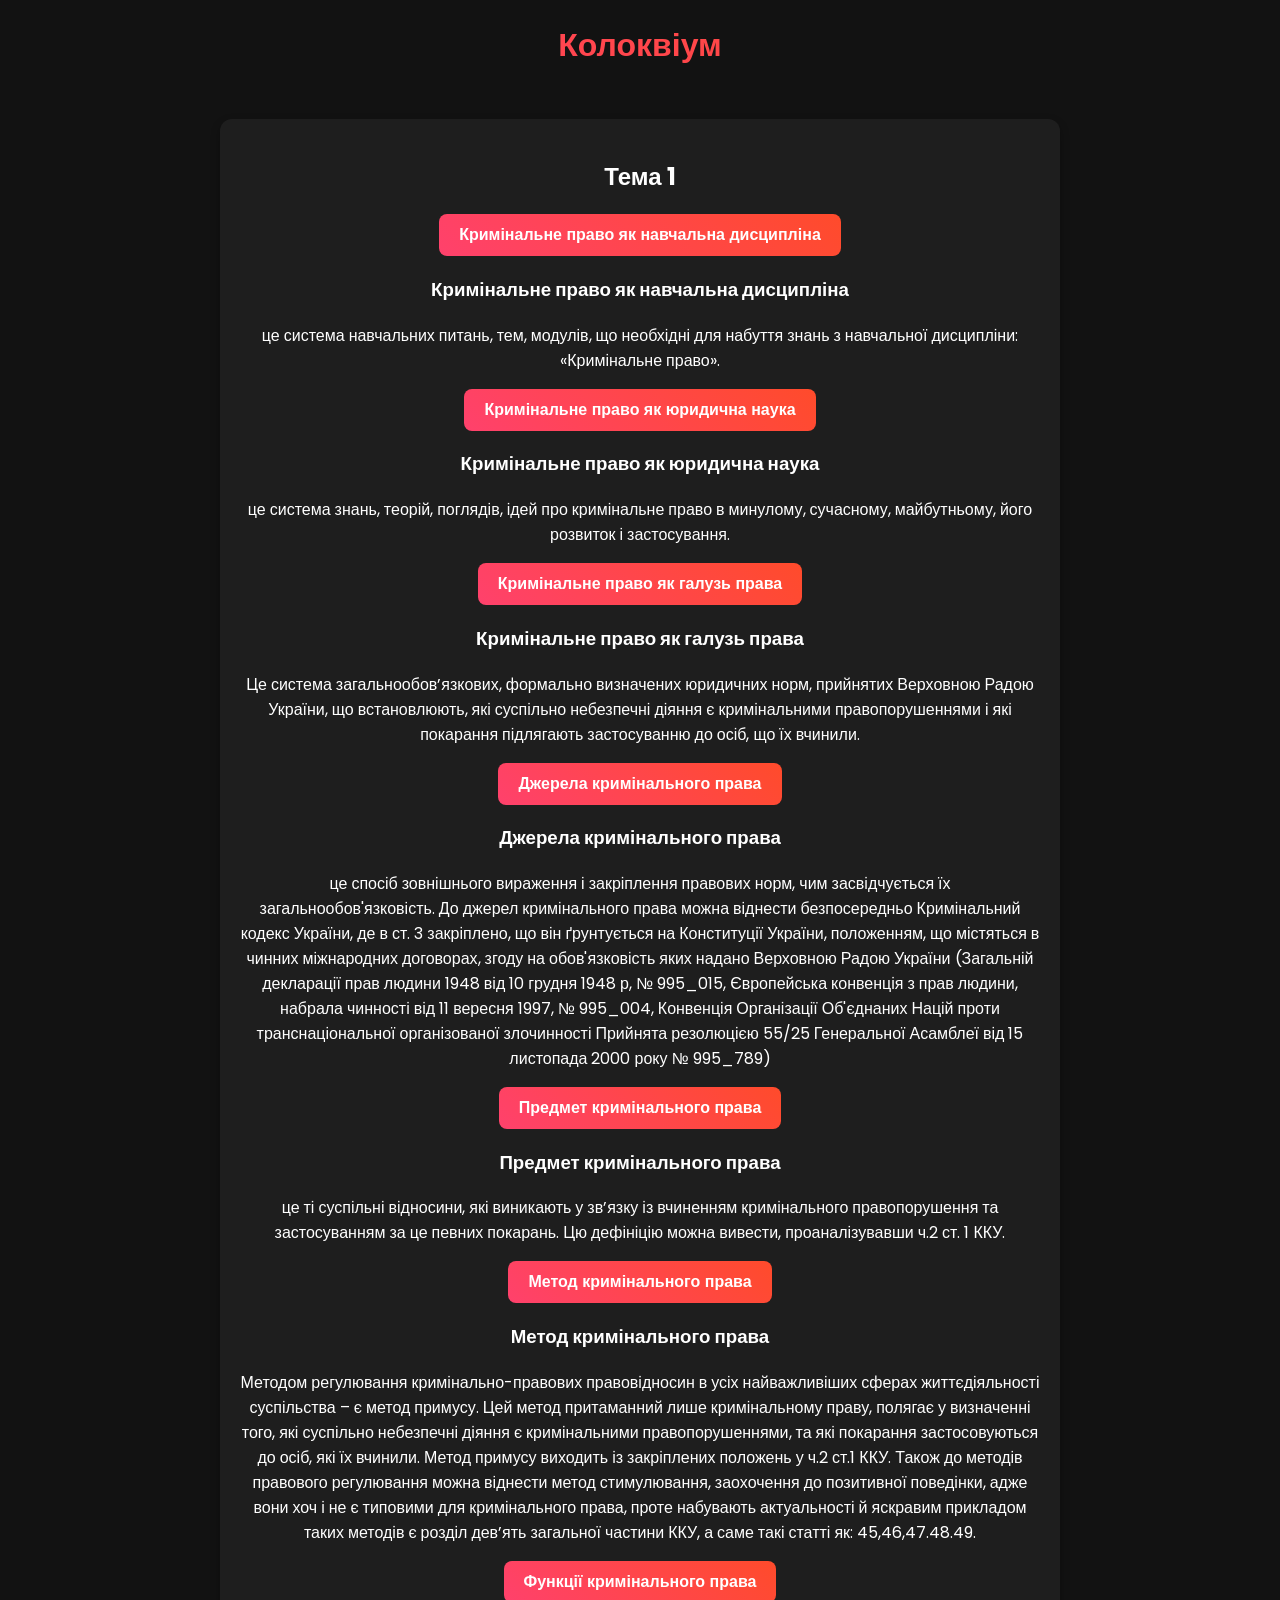
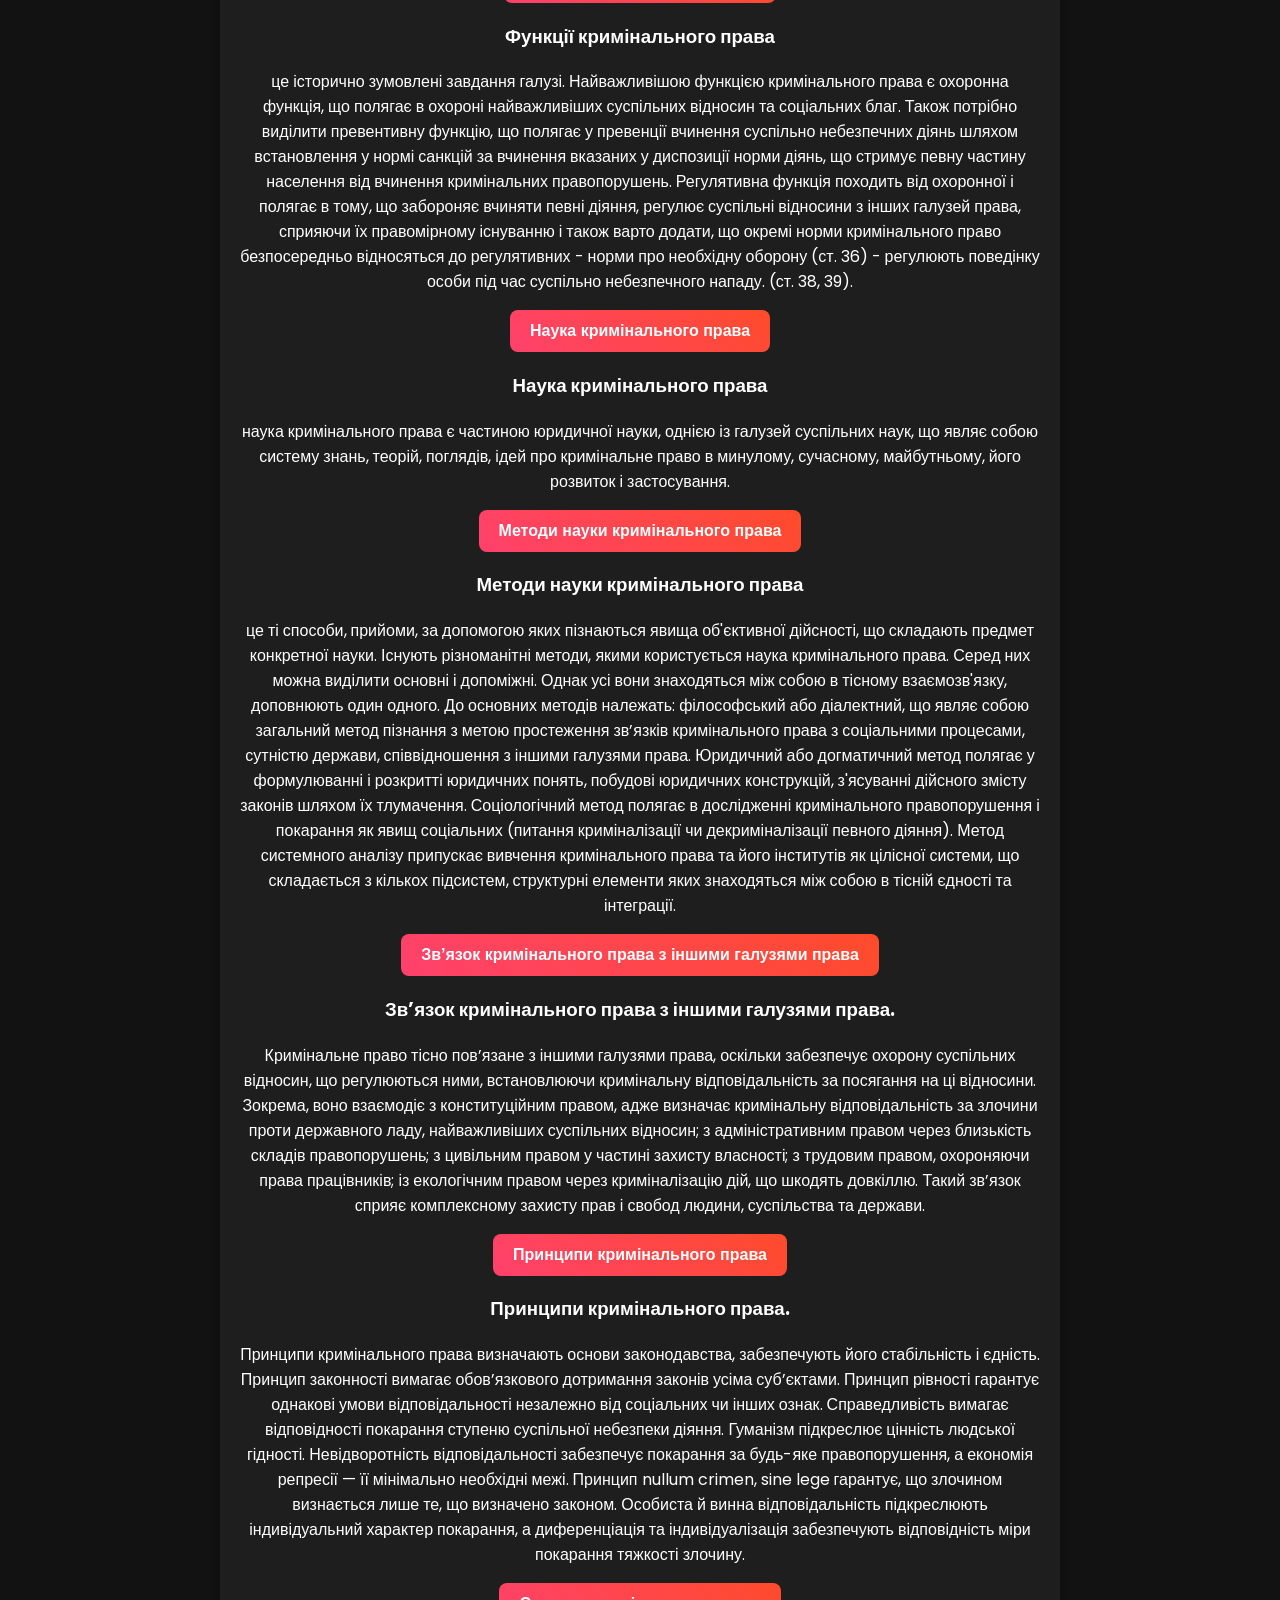
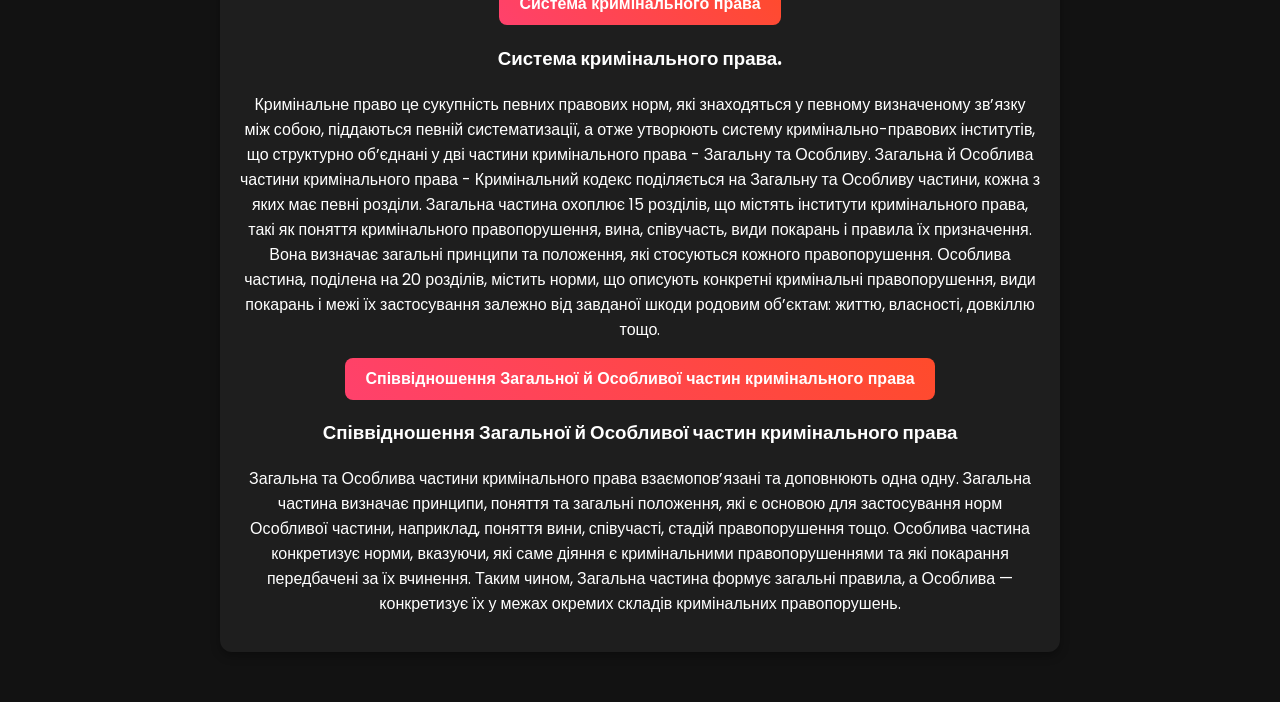
==== index.html @ 24906185 "first commit" ====
<!DOCTYPE html>
<html lang="uk">
  <head>
    <meta charset="UTF-8" />
    <meta name="viewport" content="width=device-width, initial-scale=1.0" />
    <link
      href="https://fonts.googleapis.com/css?family=Merriweather:regular,600,800&display=swap"
      rel="stylesheet" />
    <link rel="stylesheet" href="/css/style.css" />
	 <script>
      function getClick(e) {
        if (e.target.tagName === "BUTTON") {
          const target = e.target.getAttribute("data-target");
          const targetElement = document.getElementById(target);
          if (targetElement) {
            targetElement.classList.toggle("active");
          }
        }
      }
      document.addEventListener("click", getClick);
    </script>
    <title>Поняття кримінального права</title>
  </head>

  <body>
    <header></header>
    <main>
        <h1>Колоквіум</h1>
			<div class="container">
				<h2 class="topic">Тема 1</h2>
				<button class="button" data-target="discipline">
				  Кримінальне право як навчальна дисципліна
				</button>
				<div class="menu" id="discipline">
				  <h3>Кримінальне право як навчальна дисципліна</h3>
				  <p>
					 це система навчальних питань, тем, модулів, що необхідні для набуття
					 знань з навчальної дисципліни: «Кримінальне право».
				  </p>
				</div>
				<button class="button" data-target="science">
				  Кримінальне право як юридична наука
				</button>
				<div class="menu" id="science">
				  <h3>Кримінальне право як юридична наука</h3>
				  <p>
					 це система знань, теорій, поглядів, ідей про кримінальне право в
					 минулому, сучасному, майбутньому, його розвиток і застосування.
				  </p>
				</div>
		
				<button class="button" data-target="law">
				  Кримінальне право як галузь права
				</button>
				<div class="menu" id="law">
				  <h3>Кримінальне право як галузь права</h3>
				  <p>
					 Це система загальнообов’язкових, формально визначених юридичних норм,
					 прийнятих Верховною Радою України, що встановлюють, які суспільно
					 небезпечні діяння є кримінальними правопорушеннями і які покарання
					 підлягають застосуванню до осіб, що їх вчинили.
				  </p>
				</div>
		
				<button class="button" data-target="sources">
				  Джерела кримінального права
				</button>
				<div class="menu" id="sources">
				  <h3>Джерела кримінального права</h3>
				  <p>
					 це спосіб зовнішнього вираження і закріплення правових норм, чим
					 засвідчується їх загальнообов'язковість. До джерел кримінального права
					 можна віднести безпосередньо Кримінальний кодекс України, де в ст. 3
					 закріплено, що він ґрунтується на Конституції України, положенням, що
					 містяться в чинних міжнародних договорах, згоду на обов'язковість яких
					 надано Верховною Радою України (Загальній декларації прав людини 1948
					 від 10 грудня 1948 р, № 995_015, Європейська конвенція з прав людини,
					 набрала чинності від 11 вересня 1997, № 995_004, Конвенція Організації
					 Об'єднаних Націй проти транснаціональної організованої злочинності
					 Прийнята резолюцією 55/25 Генеральної Асамблеї від 15 листопада 2000
					 року № 995_789)
				  </p>
				</div>
		
				<button class="button" data-target="subject">
				  Предмет кримінального права
				</button>
				<div class="menu" id="subject">
				  <h3>Предмет кримінального права</h3>
				  <p>
					 це ті суспільні відносини, які виникають у зв’язку із вчиненням
					 кримінального правопорушення та застосуванням за це певних покарань.
					 Цю дефініцію можна вивести, проаналізувавши ч.2 ст. 1 ККУ.
				  </p>
				</div>
		
				<button class="button" data-target="method">
				  Метод кримінального права
				</button>
				<div class="menu" id="method">
				  <h3>Метод кримінального права</h3>
				  <p>
					 Методом регулювання кримінально-правових правовідносин в усіх
					 найважливіших сферах життєдіяльності суспільства – є метод примусу.
					 Цей метод притаманний лише кримінальному праву, полягає у визначенні
					 того, які суспільно небезпечні діяння є кримінальними
					 правопорушеннями, та які покарання застосовуються до осіб, які їх
					 вчинили. Метод примусу виходить із закріплених положень у ч.2 ст.1
					 ККУ. Також до методів правового регулювання можна віднести метод
					 стимулювання, заохочення до позитивної поведінки, адже вони хоч і не є
					 типовими для кримінального права, проте набувають актуальності й
					 яскравим прикладом таких методів є розділ дев’ять загальної частини
					 ККУ, а саме такі статті як: 45,46,47.48.49.
				  </p>
				</div>
				<button class="button" data-target="functions">
				  Функції кримінального права
				</button>
				<div class="menu" id="functions">
				  <h3>Функції кримінального права</h3>
				  <p>
					 це історично зумовлені завдання галузі. Найважливішою функцією
					 кримінального права є охоронна функція, що полягає в охороні
					 найважливіших суспільних відносин та соціальних благ. Також потрібно
					 виділити превентивну функцію, що полягає у превенції вчинення
					 суспільно небезпечних діянь шляхом встановлення у нормі санкцій за
					 вчинення вказаних у диспозиції норми діянь, що стримує певну частину
					 населення від вчинення кримінальних правопорушень. Регулятивна функція
					 походить від охоронної і полягає в тому, що забороняє вчиняти певні
					 діяння, регулює суспільні відносини з інших галузей права, сприяючи їх
					 правомірному існуванню і також варто додати, що окремі норми
					 кримінального право безпосередньо відносяться до регулятивних - норми
					 про необхідну оборону (ст. 36) - регулюють поведінку особи під час
					 суспільно небезпечного нападу. (ст. 38, 39).
				  </p>
				</div>
				<button class="button" data-target="crimescience">
				  Наука кримінального права
				</button>
				<div class="menu" id="crimescience">
				  <h3>Наука кримінального права</h3>
				  <p>
					 наука кримінального права є частиною юридичної науки, однією із
					 галузей суспільних наук, що являє собою систему знань, теорій,
					 поглядів, ідей про кримінальне право в минулому, сучасному,
					 майбутньому, його розвиток і застосування.
				  </p>
				</div>
				<button class="button" data-target="methodscrimescience">
				  Методи науки кримінального права
				</button>
				<div class="menu" id="methodscrimescience">
				  <h3>Методи науки кримінального права</h3>
				  <p>
					 це ті способи, прийоми, за допомогою яких пізнаються явища об'єктивної
					 дійсності, що складають предмет конкретної науки. Існують різноманітні
					 методи, якими користується наука кримінального права. Серед них можна
					 виділити основні і допоміжні. Однак усі вони знаходяться між собою в
					 тісному взаємозв'язку, доповнюють один одного. До основних методів
					 належать: філософський або діалектний, що являє собою загальний метод
					 пізнання з метою простеження зв’язків кримінального права з
					 соціальними процесами, сутністю держави, співвідношення з іншими
					 галузями права. Юридичний або догматичний метод полягає у формулюванні
					 і розкритті юридичних понять, побудові юридичних конструкцій,
					 з'ясуванні дійсного змісту законів шляхом їх тлумачення. Соціологічний
					 метод полягає в дослідженні кримінального правопорушення і покарання
					 як явищ соціальних (питання криміналізації чи декриміналізації певного
					 діяння). Метод системного аналізу припускає вивчення кримінального
					 права та його інститутів як цілісної системи, що складається з кількох
					 підсистем, структурні елементи яких знаходяться між собою в тісній
					 єдності та інтеграції.
				  </p>
				</div>
				<button class="button" data-target="connection">
				  Зв’язок кримінального права з іншими галузями права
				</button>
				<div class="menu" id="connection">
				  <h3>Зв’язок кримінального права з іншими галузями права.</h3>
				  <p>
					 Кримінальне право тісно пов’язане з іншими галузями права, оскільки
					 забезпечує охорону суспільних відносин, що регулюються ними,
					 встановлюючи кримінальну відповідальність за посягання на ці
					 відносини. Зокрема, воно взаємодіє з конституційним правом, адже
					 визначає кримінальну відповідальність за злочини проти державного
					 ладу, найважливіших суспільних відносин; з адміністративним правом
					 через близькість складів правопорушень; з цивільним правом у частині
					 захисту власності; з трудовим правом, охороняючи права працівників; із
					 екологічним правом через криміналізацію дій, що шкодять довкіллю.
					 Такий зв’язок сприяє комплексному захисту прав і свобод людини,
					 суспільства та держави.
				  </p>
				</div>
				<button class="button" data-target="principles">
				  Принципи кримінального права
				</button>
				<div class="menu" id="principles">
				  <h3>Принципи кримінального права.</h3>
				  <p>
					 Принципи кримінального права визначають основи законодавства,
					 забезпечують його стабільність і єдність. Принцип законності вимагає
					 обов’язкового дотримання законів усіма суб’єктами. Принцип рівності
					 гарантує однакові умови відповідальності незалежно від соціальних чи
					 інших ознак. Справедливість вимагає відповідності покарання ступеню
					 суспільної небезпеки діяння. Гуманізм підкреслює цінність людської
					 гідності. Невідворотність відповідальності забезпечує покарання за
					 будь-яке правопорушення, а економія репресії — її мінімально необхідні
					 межі. Принцип nullum crimen, sine lege гарантує, що злочином
					 визнається лише те, що визначено законом. Особиста й винна
					 відповідальність підкреслюють індивідуальний характер покарання, а
					 диференціація та індивідуалізація забезпечують відповідність міри
					 покарання тяжкості злочину.
				  </p>
				</div>
				<button class="button" data-target="system">
				  Система кримінального права
				</button>
				<div class="menu" id="system">
				  <h3>Система кримінального права.</h3>
				  <p>
					 Кримінальне право це сукупність певних правових норм, які знаходяться
					 у певному визначеному зв’язку між собою, піддаються певній
					 систематизації, а отже утворюють систему кримінально-правових
					 інститутів, що структурно об’єднані у дві частини кримінального права
					 - Загальну та Особливу. Загальна й Особлива частини кримінального
					 права - Кримінальний кодекс поділяється на Загальну та Особливу
					 частини, кожна з яких має певні розділи. Загальна частина охоплює 15
					 розділів, що містять інститути кримінального права, такі як поняття
					 кримінального правопорушення, вина, співучасть, види покарань і
					 правила їх призначення. Вона визначає загальні принципи та положення,
					 які стосуються кожного правопорушення. Особлива частина, поділена на
					 20 розділів, містить норми, що описують конкретні кримінальні
					 правопорушення, види покарань і межі їх застосування залежно від
					 завданої шкоди родовим об’єктам: життю, власності, довкіллю тощо.
				  </p>
				</div>
				<button class="button" data-target="system2">
				  Співвідношення Загальної й Особливої частин кримінального права
				</button>
				<div class="menu" id="system2">
				  <h3>Співвідношення Загальної й Особливої частин кримінального права</h3>
				  <p>
					 Загальна та Особлива частини кримінального права взаємопов’язані та
					 доповнюють одна одну. Загальна частина визначає принципи, поняття та
					 загальні положення, які є основою для застосування норм Особливої
					 частини, наприклад, поняття вини, співучасті, стадій правопорушення
					 тощо. Особлива частина конкретизує норми, вказуючи, які саме діяння є
					 кримінальними правопорушеннями та які покарання передбачені за їх
					 вчинення. Таким чином, Загальна частина формує загальні правила, а
					 Особлива — конкретизує їх у межах окремих складів кримінальних
					 правопорушень.
				  </p>
				</div>
    </main>
    <footer></footer>

      <!-- <h2 class="topic">Тема 2</h2>
      <button class="button" data-target="criminalLaw">
        Закон про кримінальну відповідальність
      </button>
      <div class="menu" id="criminalLaw">
        <h3>Закон про кримінальну відповідальність.</h3>
        <p>
          це письмовий правовий акт, що має вищу юридичну силу, приймається
          Верховною Радою України або всеукраїнським референдумом і містить
          кримінально-правові норми, які встановлюють підстави і принципи
          кримінальної відповідальності, визначають, які суспільно небезпечні
          діяння є кримінальними правопорушеннями і які покарання належить
          застосовувати до осіб, винних у їх вчиненні, формулюють інші
          кримінально-правові наслідки вчинення кримінального правопорушення.
        </p>
      </div>
      <button class="button" data-target="criminalLaw2">
        Ознаки закону про кримінальну відповідальність
      </button>
      <div class="menu" id="criminalLaw2">
        <h3>Ознаки закону про кримінальну відповідальність.</h3>
        <p>
          закон про кримінальну відповідальність є кодифікованим законом з
          найвищою юридичною силою, що приймається у встановленому порядку, не
          може суперечити Конституції України та ґрунтується на принципах і
          нормах міжнародного права. Він об’єднує всі кримінально-правові норми,
          є основним джерелом кримінального права України, визначає, які діяння
          є кримінальними правопорушеннями, та встановлює заходи покарання.
          Закон містить вичерпний перелік правопорушень, який не підлягає
          розширеному тлумаченню або застосуванню за аналогією, регламентує
          підстави притягнення до кримінальної відповідальності та визначає свою
          чинність у часі, просторі та по колу осіб.
        </p>
      </div>
      <button class="button" data-target="criminalLaw3">
        Кримінальний кодекс
      </button>
      <div class="menu" id="criminalLaw3">
        <h3>Кримінальний кодекс.</h3>
        <p>
          це кодифікований закон, який є основним джерелом кримінального права
          України, встановлює, які суспільно небезпечні діяння є кримінальними
          правопорушеннями, та визначає заходи кримінально – правового впливу,
          ґрунтується на Конституції України та загальновизнаних принципах
          міжнародного права.
        </p>
      </div>
      <button class="button" data-target="criminalLaw4">
        Завдання Кримінального кодексу
      </button>
      <div class="menu" id="criminalLaw4">
        <h3>Завдання Кримінального кодексу.</h3>
        <p>
          згідно з ст.1 Кримінального кодексу України: «Кримінальний кодекс
          України має своїм завданням правове забезпечення охорони прав і свобод
          людини і громадянина, власності, громадського порядку та громадської
          безпеки, довкілля, конституційного устрою України від
          кримінально-протиправних посягань, забезпечення миру і безпеки
          людства, а також запобігання кримінальним правопорушенням. Для
          здійснення цього завдання Кримінальний кодекс України визначає, які
          суспільно небезпечні діяння є кримінальними правопорушеннями та які
          покарання застосовуються до осіб, що їх вчинили”
        </p>
      </div>
      <button class="button" data-target="criminalLaw5">
        Структура закону про кримінальну відповідальність
      </button>
      <div class="menu" id="criminalLaw5">
        <h3>Структура закону про кримінальну відповідальність.</h3>
        <p>
          Кримінальний кодекс побудований за пандектною системою та складається
          із Загальної й Особливої частин. Загальна частина регламентує основи
          кримінального права, зокрема принципи, поняття злочину, співучасті,
          покарання та підстави звільнення від кримінальної відповідальності, і
          поділена на 16 розділів. Особлива частина містить перелік злочинів і
          покарань за них, поділена на 20 розділів, кожен із яких об’єднує
          злочини за спільним об’єктом посягання. Загальна й Особлива частини
          взаємопов’язані та утворюють єдину систему кримінально-правових норм.
        </p>
      </div>
      <button class="button" data-target="criminalLaw6">Диспозиція</button>
      <div class="menu" id="criminalLaw6">
        <h3>Диспозиція.</h3>
        <p>
          Диспозиція – це частина правової норми, яка визначає правило поведінки
          за недотримання яких настає закріплена у санкції відповідальність.
          Види диспозицій. Проста – це диспозиція, яка називає
          суспільно-небезпечне діяння не розкриваючи його ознак. Наприклад, у
          диспозиції ч.1 ст.203-2 КК України законодавець визначив, що
          кримінальне правопорушення полягає у зайнятті гральним бізнесом, не
          називаючи ніяких інших ознак цього кримінального правопорушення.
          Описова – це диспозиція, де описуються ознаки суспільно-небезпечного
          діяння, розкривається його зміст. Більшість диспозицій Особливої
          частини Кримінального кодексу є саме описовими. Наприклад, у
          диспозиції ч.1. ст.201 КК України законодавець описує ознаки та
          наводиться перелік дій, які складають зміст кримінального
          правопорушення. Бланкетна – це диспозиція, яка або називає
          суспільно-небезпечнедіяння, або вказує частину його ознак, проте для
          з’ясування істотних ознак або визначення змісту кримінального
          правопорушення відсилає до іншого нормативно-правового акту.
          Наприклад, для визначення змісту диспозиції ч.1 ст. 242 КК України
          «Порушення правил охорони вод» необхідно звернення до
          нормативно-правових актів, що регулюють це питання. Відсилочна – це
          диспозиція, яка називає суспільно-небезпечне діяння або вказує частину
          його ознак, проте для з’ясування усіх істотних ознак або змісту
          кримінального правопорушення відсилає до іншої статті або частини
          статті Кримінального кодексу України. Так, середньої тяжкості тілесне
          ушкодження має місце за відсутності ознак тяжкого тілесного
          ушкодження, що передбачені у ст.121 КК України. Змішана – це
          диспозиція, яка у одній своїй частині може бути простою або описовою,
          а в іншій - бланкетною або відсилочною. Наприклад ст.172 КК України
          «Грубе порушення законодавства про працю». Незаконне звільнення
          працівника з роботи з особистих мотивів чи у зв’язку з повідомленням
          ним про порушення вимог Закону України "Про засади запобігання і
          протидії корупції" іншою особою (описова частина диспозиції), а також
          інше грубе порушення законодавства про працю (бланкетна частина
          диспозиції).
        </p>
      </div>
      <button class="button" data-target="criminalLaw7">Санкція</button>
      <div class="menu" id="criminalLaw7">
        <h3>Санкція.</h3>
        <p>
          Санкція є наступним елементом у структурі кримінально-правової норми.
          Санкція передбачає покарання за вчинене кримінальне правопорушення.
          Бувають такі види санкцій: Абсолютно-визначена санкція – це санкція,
          яка передбачає один єдиний вид покарання з чітко визначеним розміром
          або терміном покарання за вчинене кримінальне правопорушення.
          Відносно-визначена санкція - це санкція, що передбачає певний вид
          покарання встановлюючи мінімальні та максимальні границі його
          застосування. Альтернативна – це санкція, яка передбачає кілька різних
          покарань, що можуть бути застосовані за вчинене кримінальне
          правопорушення. У альтернативній санкції поряд з основними видами
          покарань можуть застосовуватися і додаткові покарання.
        </p>
      </div>
      <button class="button" data-target="criminalLaw8">
        Тлумачення закону про кримінальну відповідальність
      </button>
      <div class="menu" id="criminalLaw8">
        <h3>Тлумачення закону про кримінальну відповідальність.</h3>
        <p>
          Тлумачення кримінального закону поділяється за суб’єктом, прийомами та
          обсягом. За суб’єктом воно може бути легальним (офіційним), судовим та
          науковим (доктринальним). Легальне тлумачення здійснює Конституційний
          Суд України, і воно є обов’язковим до виконання та не підлягає
          оскарженню. Судове тлумачення застосовується судами при розгляді
          конкретних кримінальних проваджень, а доктринальне тлумачення
          здійснюється науковими установами і має значення для розвитку науки,
          хоча не є обов’язковим до застосування. За прийомами тлумачення
          поділяється на граматичне, систематичне та історичне. Граматичне
          тлумачення полягає у вивченні тексту закону з урахуванням морфології,
          синтаксису та значення окремих термінів. Систематичне тлумачення
          враховує взаємозв’язок між нормами закону про кримінальну
          відповідальність і іншими нормативними актами, а також положеннями
          Загальної та Особливої частин Кримінального кодексу. Історичне
          тлумачення спрямоване на аналіз причин та умов прийняття закону, а
          також історичних чинників, що вплинули на криміналізацію або
          декриміналізацію певних діянь. За обсягом розрізняють буквальне,
          обмежувальне та поширювальне тлумачення. Буквальне відповідає точному
          змісту норми, обмежувальне звужує її застосування, а поширювальне
          дозволяє охоплювати ширше коло ситуацій, ніж прямо зазначено у законі.
          Однак поширювальне тлумачення не слід плутати із забороненим в Україні
          застосуванням закону за аналогією, яке прямо виключене статтею 3
          Кримінального кодексу.
        </p>
      </div>
      <button class="button" data-target="criminalLaw9">
        Постанови Верховного Суду України
      </button>
      <div class="menu" id="criminalLaw9">
        <h3>Постанови Верховного Суду України.</h3>
        <p>
          Постанови Верховного Суду України - це офіційні документи, які містять
          роз’яснення щодо застосування законодавства в судовій практиці. Вони
          спрямовані на забезпечення єдності судової практики та допомагають
          судам нижчих інстанцій правильно тлумачити та застосовувати норми
          права. У контексті тлумачення норм кримінального права постанови
          Пленуму Верховного Суду України є ключовим інструментом для
          забезпечення єдності судової практики та правильного застосування
          кримінального законодавства.
        </p>
      </div>
      <button class="button" data-target="criminalLaw10">
        Судовий прецедент
      </button>
      <div class="menu" id="criminalLaw10">
        <h3>Судовий прецедент.</h3>
        <p>
          це рішення у конкретній справі, яке допомагає іншим суддям приймати
          рішення в майбутньому по аналогічній категорії справ.
        </p>
      </div>
      <h2 class="topic">Тема 3</h2>
      <button class="button" data-target="criminalLaw11">
        Принципи чинності закону про кримінальну відповідальність у просторі
      </button>
      <div class="menu" id="criminalLaw11">
        <h3>
          Принципи чинності закону про кримінальну відповідальність у просторі.
        </h3>
        <p>
          Чинність закону про кримінальну відповідальність у просторі
          ґрунтується на територіальному принципі, принципі громадянства,
          універсальному (космополітичному) та реальному принципах.
          Територіальний принцип закріплений у ст. 6 КК України і полягає у
          тому, що особи, які вчинили кримінальне правопорушення на території
          України, підлягають кримінальній відповідальності за Кримінальним
          кодексом України. Кримінальне правопорушення вважається вчиненим на
          території України якщо його було почато, продовжено, закінчено або
          припинено на території України. Необов’язково щоб кримінальне
          правопорушення пройшло усі стадії підготовки та вчинення на території
          України. Достатньо щоб хоча б одна із стадій вчинення кримінального
          правопорушення мала місце на території України. Наприклад, підготовчі
          дії до вчинення кримінального правопорушення відбулися поза межами
          України, а безпосередньо кримінальне правопорушення вчинено на
          території України. Так само, підготовчі дії здійснені на території
          України, а кримінальне правопорушення вчинено на території іншої
          держави. У всіх цих випадках є підстави визнати той факт, що
          кримінальне правопорушення вчинене на території України. Окрім цього,
          кримінальне правопорушення вважається вчиненим на території України,
          якщо його виконавець або хоча б один із співучасників діяв на
          території України. У теорії кримінального права співучасниками
          кримінального правопорушення, поряд з виконавцем, визнаються
          організатор, підбурювач та пособник. Отже достатньо щоб хоча б один із
          співучасників кримінального правопорушення діяв на території України
          для визнання кримінального правопорушення вчиненим на території
          України, незалежно від того, на території яких держав діяли інші
          співучасники кримінального правопорушення.
        </p>
      </div>
      <button class="button" data-target="criminalLaw12">
        Територія України
      </button>
      <div class="menu" id="criminalLaw12">
        <h3>Територія України.</h3>
        <p>
          Згідно з ст. 1 Закону України «Про державний кордон України» від
          04.11.1991р. № 1777-XII : «Державний кордон України є лінія і
          вертикальна поверхня, що проходить по цій лінії, які визначають межі
          території України - суші, вод, надр, повітряного простору»
          <span class="attation">
            Виділяють також об’єкти, які не є територією України, але на які
            поширюються юрисдикція і сфера застосування кримінального
            законодавства України. Це: а) континентальний шельф — поверхня і
            надра морського дна підводних районів, що примикають до узбережжя чи
            до островів України і знаходяться поза зоною територіального моря до
            глибини 200 м або за цими межами до такого місця, де глибина
            покриваючих вод дозволяє розробку природних багатств цих районів; б)
            підводні телеграфні кабелі і трубопроводи, що проходять по дну
            відкритого моря; в) наукова станція, розташована в Антарктиді. Таку
            станцію Україна має на острові Галиндесцього материка; г) запущені в
            космос об’єкти, що належать Україні та включені відповідно до
            Конвенції «Про реєстрацію об’єктів, що запускаютьсяв космічний
            простір» 1975 р. у реєстр космічних об’єктів України. Такі об’єкти
            підпадають під юрисдикцію і сферу дії кримінального законодавства
            України.
          </span>
        </p>
      </div>
      <button class="button" data-target="criminalLaw13">
        Територіальний принцип
      </button>
      <div class="menu" id="criminalLaw13">
        <h3>Територіальний принцип.</h3>
        <p>
          Територіальний принцип закріплений у ст. 6 КК України і полягає у
          тому, що особи, які вчинили кримінальне правопорушення на території
          України, підлягають кримінальній відповідальності за Кримінальним
          кодексом України. Кримінальне правопорушення вважається вчиненим на
          території України якщо його було почато, продовжено, закінчено або
          припинено на території України.
        </p>
        <br />
        <p>
          <span class="attation"
            >Стаття 6. Чинність закону про кримінальну відповідальність щодо
            кримінального правопорушення, вчиненого на території України 1.
            Особи, які вчинили кримінальні правопорушення на території України,
            підлягають кримінальній відповідальності за цим Кодексом. 2.
            Кримінальне правопорушення визнається вчиненим на території України,
            якщо його було почато, продовжено, закінчено або припинено на
            території України. 3. Кримінальне правопорушення визнається вчиненим
            на території України, якщо його виконавець або хоча б один із
            співучасників діяв на території України. 4. Питання про кримінальну
            відповідальність дипломатичних представників іноземних держав та
            інших громадян, які за законами України і міжнародними договорами,
            згода на обов'язковість яких надана Верховною Радою України, не є
            підсудні у кримінальних справах судам України, в разі вчинення ними
            кримінального правопорушення на території України вирішується
            дипломатичним шляхом.
          </span>
        </p>
      </div>
      <button class="button" data-target="criminalLaw14">
        Принцип громадянства
      </button>
      <div class="menu" id="criminalLaw14">
        <h3>Принцип громадянства.</h3>
        <p>
          Стаття 7. Чинність закону про кримінальну відповідальність щодо
          кримінальних правопорушень, вчинених громадянами України або особами
          без громадянства за межами України 1. Громадяни України та особи без
          громадянства, що постійно проживають в Україні, які вчинили
          кримінальні правопорушення за її межами, підлягають кримінальній
          відповідальності за цим Кодексом, якщо інше не передбачено
          міжнародними договорами України, згода на обов'язковість яких надана
          Верховною Радою України. 2. Якщо особи, зазначені у частині першій
          цієї статті, за вчинені кримінальні правопорушення зазнали
          кримінального покарання за межами України, вони не можуть бути
          притягнені в Україні до кримінальної відповідальності за ці
          кримінальні правопорушення.
        </p>
      </div>
      <button class="button" data-target="criminalLaw15">
        Дипломатичний імунітет
      </button>
      <div class="menu" id="criminalLaw15">
        <h3>Дипломатичний імунітет.</h3>
        <p>
          Так, відповідно до Указу Президента України «Про Положення про
          дипломатичні представництва та консульські установи іноземних держав в
          Україні» від 10.06.1993 року № 198/93 повним дипломатичним імунітетом
          користуються глава дипломатичного представництва, члени дипломатичного
          персоналу дипломатичного представництва, які мають дипломатичний ранг,
          а також члени сімей усіх зазначених осіб, якщо вони не є громадянами
          України. Обмеженим дипломатичним імунітетом користуються консульські
          посадові особи і консульські службовці, члени
          адміністративно-технічного і обслуговуючого персоналу дипломатичних
          представництв, а також представники і службові особи міжнародних
          організацій, члени парламентських і урядових делегацій. Ці особи не
          підлягають кримінальній юрисдикції України лише щодо дій, вчинених
          ними при виконанні своїх службових обов'язків. На цих осіб кримінальна
          юрисдикція України поширюється лише у випадках ясно вираженої згоди на
          це акредитуючої держави, що виражається в позбавленні певної особи
          дипломатичного імунітету від кримінальної юрисдикції держави
          перебування.
        </p>
      </div>
      <button class="button" data-target="criminalLaw16">
        Космополітичний (універсальний) принцип
      </button>
      <div class="menu" id="criminalLaw16">
        <h3>Космополітичний (універсальний) принцип.</h3>
        <p>
          Космополітичний (універсальний) принцип виходить із змісту міжнародних
          конвенцій, ратифікованих Україною у сфері боротьби зі злочинністю. На
          підставі цих конвенцій у Кримінальному кодексі передбачена кримінальна
          відповідальність за геноцид, торгівлю людьми, піратство, угон
          повітряних суден і т. і.
        </p>
      </div>
      <button class="button" data-target="criminalLaw17">
        Реальний принцип
      </button>
      <div class="menu" id="criminalLaw17">
        <h3>Реальний принцип.</h3>
        <p>
          Реальний принцип чинності Закону про кримінальну відповідальність
          полягає у тому, що іноземці та особи без громадянства, що не
          проживають постійно в Україні, які вчинили кримінальні правопорушення
          за межами України, підлягають в Україні відповідальності за
          Кримінальним кодексом у випадках, передбачених договорами, або якщо
          вони вчинили, передбачені Кримінальним кодексом тяжкі та особливо
          тяжкі злочини проти прав і свобод громадян України або інтересів
          України. Цей принцип може бути реалізований тільки за умови, що
          іноземці або особи без громадянства, що не проживають постійно в
          Україні, не були засуджені за законодавством інших держав.
        </p>
      </div>
      <button class="button" data-target="criminalLaw18">
        Чинність закону про кримінальну відповідальність в часі
      </button>
      <div class="menu" id="criminalLaw18">
        <h3>Чинність закону про кримінальну відповідальність в часі.</h3>
        <p>
          У теорії кримінального права чинність закону про кримінальну
          відповідальність у часі розуміють як можливість застосування
          кримінального закону залежно від часу вчинення кримінального
          правопорушення. Дія закону про кримінальну відповідальність в часі –
          це його існування та можливість застосування в певний період часу .
          Тобто кримінальне правопорушення і відповідні санкції за його
          здійснення визначаються законом про кримінальну відповідальність, що
          діяв у той період часу, коли вчинялося це кримінальне правопорушення.
          Ця норма закріплена у ч. 2 ст.4 ККУ Згідно з ч.3 ст.4 ККУ : «Часом
          вчинення кримінального правопорушення визнається час вчинення особою
          передбаченої законом про кримінальну відповідальність дії або
          бездіяльності.» І тут важливо додати, що час вчинення кримінального
          правопорушення прив’язується саме до дії або бездіяльності і не
          залежить від настання суспільно-небезпечних наслідків ( тобто діяння
          може бути учинене сьогодні, а наслідки наступають аж через місяць ). У
          разі вчинення продовжуваного злочину часом його вчинення є день
          учинення останнього з діянь, які утворюють цей злочин, а у разі
          вчинення триваючого злочину – день, коли його фактично припинено. У
          разі вчинення злочину у співучасті часом його вчинення конкретною
          особою є період виконання нею відповідної ролі у межах спільної
          умисної злочинної діяльності. Законом, що діяв на момент вчинення
          кримінального правопорушення визначається закон, що набрав чинності та
          не втратив її до дня вчинення кримінального правопорушення. Згідно з
          ч. 1 ст. 4 ККУ, закон про кримінальну відповідальність набирає
          чинності через десять днів з дня його офіційного оприлюднення, якщо
          інше не встановлене самим законом, але не раніше дня його
          опублікування. Закон про кримінальну відповідальність втрачає
          чинність, як правило, після його скасування або заміни його іншим
          законом про кримінальну відповідальність. Він може втратити чинність і
          у зв’язку з визнанням його неконституційним.
        </p>
      </div>
      <button class="button" data-target="criminalLaw19">
        Зворотна дія закону у часі
      </button>
      <div class="menu" id="criminalLaw19">
        <h3>Зворотна дія закону у часі.</h3>
        <p>
          Зворотна дія закону у часі - Поширення закону про кримінальну
          відповідальність на осіб, які вчинили відповідні діяння до набрання
          таким законом чинності, у тому числі на осіб, які відбувають або
          відбули покарання, але мають судимість, – це зворотна дія закону про
          кримінальну відповідальність у часі (ч. 1 ст. 5 КК України) Відповідь
          на це питання сформована в статті. Стаття 5 ЦКУ. Зворотна дія закону
          про кримінальну відповідальність у часі 1. Закон про кримінальну
          відповідальність, що скасовує кримінальну протиправність діяння,
          пом'якшує кримінальну відповідальність або іншим чином поліпшує
          становище особи, має зворотну дію у часі, тобто поширюється на осіб,
          які вчинили відповідні діяння до набрання таким законом чинності, у
          тому числі на осіб, які відбувають покарання або відбули покарання,
          але мають судимість. 2. Закон про кримінальну відповідальність, що
          встановлює кримінальну протиправність діяння, посилює кримінальну
          відповідальність або іншим чином погіршує становище особи, не має
          зворотної дії в часі. 3. Закон про кримінальну відповідальність, що
          частково пом'якшує кримінальну відповідальність або іншим чином
          поліпшує становище особи, а частково посилює кримінальну
          відповідальність або іншим чином погіршує становище особи, має
          зворотну дію у часі лише в тій частині, що пом'якшує кримінальну
          відповідальність або іншим чином поліпшує становище особи. 4. Якщо
          після вчинення особою діяння, передбаченого цим Кодексом, закон про
          кримінальну відповідальність змінювався кілька разів, зворотну дію в
          часі має той закон, що скасовує кримінальну протиправність діяння,
          пом'якшує кримінальну відповідальність або іншим чином поліпшує
          становище особи.
        </p>
      </div>
      <button class="button" data-target="criminalLaw20">
        Чинність закону щодо кримінальних правопорушень, вчинених громадянами
        країни або особами без громадянства за межами України
      </button>
      <div class="menu" id="criminalLaw20">
        <h3>
          Чинність закону щодо кримінальних правопорушень, вчинених громадянами
          країни або особами без громадянства за межами України.
        </h3>
        <p>
          Стаття 7. Чинність закону про кримінальну відповідальність щодо
          кримінальних правопорушень, вчинених громадянами України або особами
          без громадянства за межами України 1. Громадяни України та особи без
          громадянства, що постійно проживають в Україні, які вчинили
          кримінальні правопорушення за її межами, підлягають кримінальній
          відповідальності за цим Кодексом, якщо інше не передбачено
          міжнародними договорами України, згода на обов'язковість яких надана
          Верховною Радою України. 2. Якщо особи, зазначені у частині першій
          цієї статті, за вчинені кримінальні правопорушення зазнали
          кримінального покарання за межами України, вони не можуть бути
          притягнені в Україні до кримінальної відповідальності за ці
          кримінальні правопорушення.
        </p>
      </div>
      <button class="button" data-target="criminalLaw21">
        Видача особи, яка обвинувачується у вчиненні кримінального
        правопорушення, та особи, яка, засуджена за вчинення кримінального
        правопорушення (Екстрадиція)
      </button>
      <div class="menu" id="criminalLaw21">
        <h3>
          Видача особи, яка обвинувачується у вчиненні кримінального
          правопорушення, та особи, яка, засуджена за вчинення кримінального
          правопорушення (Екстрадиція)
        </h3>
        <p>
          Екстрадиція - процесуальна дія, що полягає в передачі особи державою,
          на території якої вона перебуває, іншій державі (на її вимогу) з метою
          притягнення такої особи до кримінальної відповідальності або для
          виконання обвинувального судового вироку. Види екстрадиції: - видача
          особи для притягнення її до кримінальної відповідальності; - видача
          особи для приведення судового вироку до виконання - полягає у передачі
          особи, яка засуджена іноземним судом і переховується від відбуття
          покарання, але затримана на території іншої держави; - видача на
          певний термін (наприклад, для розгляду справи в суді, в якій
          співучасниками є громадяни різних держав). Екстрадиція є суверенним
          правом кожної держави. Обов'язок екстрадиції виникає лише на підставі
          взятих державою на себе міжнародних зобов'язань. Вимогу про видачу
          особи може пред'явити держава: - громадянином якої є особа, яка
          вчинила кримінальне правопорушення; - на території якої вчинено
          кримінальне правопорушення; - якій завдано шкоду кримінальним
          правопорушенням. Принципи, згідно з якими має здійснюватись
          екстрадиція: - кримінальне правопорушення передбачене у міжнародному
          договорі про видачу; - принцип подвійної злочинності ( кримінальне
          правопорушення є караним як за законом держави, що вимагає видачі, так
          і за законом держави, до якої звернено вимогу); - покарання тільки за
          те кримінальне правопорушення, яке було юридичною підставою видачі.
          Джерелами правового регулювання екстрадиції є як багатосторонні, так і
          двосторонні договори. Зокрема, Європейська конвенція про видачу
          правопорушників 1957 p., Додатковий протокол 1975 р. та Другий
          додатковий протокол 1978 р. до Конвенції 1957 р. (підписані в межах
          Ради Європи), Конвенція про правову допомогу і правові відносини в
          цивільних, сімейних та кримінальних справах 1993 р. (підписана в межах
          СНД), учасником яких є й Україна.
        </p>
      </div>
      <h2 class="topic">Тема 4</h2>
      <button class="button" data-target="criminalLaw22">
        Кримінальне правопорушення
      </button>
      <div class="menu" id="criminalLaw22">
        <h3>Кримінальне правопорушення.</h3>
        <p>
          Кримінальне правопорушення – (згідно з ч.1 ст. 11 ККУ Кримінальним
          правопорушенням є передбачене Кримінальним кодексом суспільно
          небезпечне винне діяння (дія або бездіяльність), вчинене суб’єктом
          кримінального правопорушення
        </p>
      </div>
      <button class="button" data-target="criminalLaw22">
        Криміналізація та декриміналізація суспільно небезпечних діянь
      </button>
      <div class="menu" id="criminalLaw22">
        <h3>Криміналізація та декриміналізація суспільно небезпечних діянь.</h3>
        <p>
          Криміналізація — це процес визнання певного діяння суспільно
          небезпечним і таким, що підлягає кримінальній відповідальності.
          Основними критеріями для криміналізації є:
        </p>
        <ul>
          <li>
            Суспільна небезпека діяння, що завдає шкоди важливим суспільним
            інтересам.
          </li>
          <li>
            Неефективність інших видів відповідальності, таких як
            адміністративна чи цивільно-правова.
          </li>
          <li>
            Потреба у загальній превенції, щоб запобігти поширенню такого діяння
            в суспільстві.
          </li>
        </ul>
        <p>
          Декриміналізація — це процес скасування кримінальної відповідальності
          за певне діяння. Вона може бути повною (усунення з кримінального
          кодексу) або частковою (пом’якшення санкцій, переведення в іншу
          категорію правопорушень). Основними причинами декриміналізації є:
        </p>
        <ul>
          <li>
            Зменшення суспільної небезпеки діяння або зміна його значення для
            суспільства.
          </li>
          <li>
            Високі витрати на застосування кримінального законодавства, що
            перевищують очікуваний результат.
          </li>
          <li>Відповідність міжнародним стандартам і правам людини.</li>
        </ul>
      </div>

      <button class="button" data-target="criminalLaw23">
        Формальне та матеріальне визначення поняття кримінального правопорушення
      </button>
      <div class="menu" id="criminalLaw23">
        <h3>
          Формальне та матеріальне визначення поняття кримінального
          правопорушення.
        </h3>
        <p>
          Формальні визначення (нормативні) – визначення у яких відображається
          лише юридична природа правопорушення, тобто, кримінальним є
          правопорушення передбачене кримінальним законом як каране (чітка ідея
          нема злочину та покарання без вказівки у кримінальному законі), але не
          вказують на соціально – матеріальний елемент.
        </p>
        <p>
          Матеріальні визначення – кримінальне правопорушення мають негативну
          соціальну сутність, суперечать, загрожують певним соціальним
          цінностям, вони вкладаються у таку формулу, що кримінальні
          правопорушення – це шкідливі для чогось або когось діяння). За
          радянських часів злочин визначався як суспільно небезпечне діяння, що
          посягає на суспільний лад та правопорядок, що встановлені на
          перехідний до комуністичного ладу період часу. Такі визначення є
          небезпечними, оскільки, якщо не обмежувати певними правилами органи
          досудового слідства, суддів, то будь-яке посягання визнавалося б як
          посягання і проступки дисциплінарного характеру розглядалися б як
          злочин ( кримінальне правопорушення).
        </p>
        <p>
          <span class="attation"
            >Законодавче визначення поняття кримінального правопорушення дається
            у ч. 1 ст. 11 Кримінального кодексу (КК) України, де кримінальним
            правопорушенням визнається передбачене КК України суспільно
            небезпечне винне діяння ( дія або бездіяльність), вчинене суб’єктом
            кримінального правопорушення. Це визначення прийнято називати
            формально- матеріальним, тому що воно поєднує у собі матеріальну
            (суспільна небезпека) і формальну (передбаченість законом)
            ознаки.</span
          >
        </p>
      </div>

      <button class="button" data-target="criminalLaw24">
        Суспільна небезпечність
      </button>
      <div class="menu" id="criminalLaw24">
        <h3>Суспільна небезпечність.</h3>
        <p>
          Суспільна небезпечність - основна конструктивна матеріальна ознака
          будь-якого кримінального правопорушення, що розкриває його соціальну
          сутність. Виявляється в яскраво вираженій антигромадській
          спрямованості будь - якого кримінального делікту, що не просто порушує
          норми закону, але й також різко суперечить загальноприйнятим правилам
          поведінки, заподіює або створює загрозу заподіяння серйозної шкоди
          правомірним інтересам особи, суспільства і держави.
        </p>
      </div>

      <button class="button" data-target="criminalLaw25">Протиправність</button>
      <div class="menu" id="criminalLaw25">
        <h3>Протиправність.</h3>
        <p>
          Протиправність – це означає, що кримінальне правопорушення має місце
          лише тоді, коли те чи інше діяння безпосередньо передбачено статтею
          Особливої частини Кримінального кодексу.
          <span class="attation"
            >Тобто кримінальне правопорушення повинне бути чітко зафіксоване в
            кримінальному законі. В цьому виражається найбільш важливий принцип
            кримінального права – немає злочину без зазначення його у законі
            (nullumcrimen sine lege).
          </span>
          Тому вчинення навіть суспільно небезпечного діяння, але не
          передбаченого в КК, не може тягнути кримінальну відповідальність.
        </p>
      </div>

      <button class="button" data-target="criminalLaw26">
        Застосування статей Кримінального кодексу за аналогією
      </button>
      <div class="menu" id="criminalLaw26">
        <h3>Застосування статей Кримінального кодексу за аналогією.</h3>
        <p>
          Застосування статей Кримінального кодексу України за аналогією прямо
          заборонене. Це закріплено у частині 4 статті 3 Кримінального кодексу
          України (ККУ), де вказано, що “Застосування закону про кримінальну
          відповідальність за аналогією заборонено”.
        </p>
      </div>

      <button class="button" data-target="criminalLaw27">Винність</button>
      <div class="menu" id="criminalLaw27">
        <h3>Винність.</h3>
        <p>
          Винність. У цій ознаці відбивається найважливіший принцип
          кримінального права – принцип суб'єктивного ставлення, тобто
          відповідальності тільки за наявності вини, що випливає зі ст. 62
          Конституції України.
        </p>
      </div>

      <button class="button" data-target="criminalLaw28">Караність</button>
      <div class="menu" id="criminalLaw28">
        <h3>Караність.</h3>
        <p>
          Частина 2 ст. 1 КК України вказує, що для здійснення завдання
          правового забезпечення охорони прав і свобод людини і громадянина,
          власності, громадського порядку та громадської безпеки, довкілля,
          конституційного устрою України від кримінально протиправних посягань
          КК України визначає, "які суспільно небезпечні діяння є кримінальними
          правопорушеннями та які покарання застосовуються до осіб, що їх
          вчинили".
        </p>
      </div>

      <button class="button" data-target="criminalLaw29">
        Малозначне діяння
      </button>
      <div class="menu" id="criminalLaw29">
        <h3>Малозначне діяння.</h3>
        <p>
          Малозначне діяння – це дія або бездіяльність, яка хоча формально і
          містить ознаки будь-якого діяння, передбаченого Кримінальним кодексом
          України, але через малозначність не становить суспільної небезпеки,
          тобто не заподіяла і не могла заподіяти істотної шкоди фізичній чи
          юридичній особі, суспільству або державі. Ця норма закріплена у ч.2
          ст. 11 ККУ. Малозначність діяння передбачає два критерії, по-перше, це
          діяння повинно формально, з точки зору протиправності, належати до
          категорії кримінально протиправного, тобто має бути передбачено чинним
          кримінальним законом, по-друге, це діяння не є суттєво суспільно
          небезпечним.
        </p>
      </div>
      <button class="button" data-target="criminalLaw30">
        Класифікація кримінальних правопорушень
      </button>
      <div class="menu" id="criminalLaw30">
        <h3>Класифікація кримінальних правопорушень.</h3>
        <p>
          Класифікація кримінальних правопорушень. Класифікація кримінальних
          правопорушень – це поділ норм Особливої частини Кримінального кодексу
          на групи за певними критеріями, зокрема за ступенем суспільної
          небезпечності, що визначається покаранням. Кримінальні правопорушення
          поділяються на кримінальні проступки та злочини.
        </p>
        <p>
          Кримінальний проступок – діяння, за яке передбачено основне покарання
          у вигляді штрафу до трьох тисяч неоподатковуваних мінімумів доходів
          громадян або іншого покарання, не пов’язаного з позбавленням волі.
        </p>

        <ul>
          Злочини поділяються на:
          <li>
            Нетяжкі злочини – діяння, за яке передбачено штраф до десяти тисяч
            неоподатковуваних мінімумів доходів громадян або позбавлення волі до
            п’яти років.
          </li>
          <li>
            Тяжкі злочини – діяння, за яке передбачено штраф до двадцяти п’яти
            тисяч неоподатковуваних мінімумів доходів громадян або позбавлення
            волі до десяти років.
          </li>
          <li>
            Особливо тяжкі злочини – діяння, за яке передбачено штраф понад
            двадцять п’ять тисяч неоподатковуваних мінімумів доходів громадян
            або позбавлення волі понад десять років чи довічне позбавлення волі.
          </li>
        </ul>
        <span class="attation"
          >Ступінь тяжкості злочину визначається за строком покарання у вигляді
          позбавлення волі. Покарання, передбачене у санкції статті КК,
          найповніше виражає ступінь небезпечності правопорушення та визначає
          типову санкцію.</span
        >
      </div>
      <h2 class="topic">Тема 5</h2>
      <button class="button" data-target="criminalLaw31">
        Кримінальна відповідальність
      </button>
      <div class="menu" id="criminalLaw31">
        <h3>Кримінальна відповідальність.</h3>
        <p>
          Кримінальна відповідальність - це офіційний осуд особи, яка вчинила
          кримінальне правопорушення, а також пов’язані із ним обмеження
          особистого, майнового або іншого характеру, які передбачені законом
          про кримінальну відповідальність, покладаються на винного спеціальними
          органами держави за вчинене кримінальне правопорушення. Кримінальну
          відповідальність варто розуміти як в ретроспективі, так і перспективі.
          Ретроспективний аспект полягає у реакції держави на подію, що
          відбулась в минулому (обмеження, позбавлення, притягнення до
          відповідальності), а перспективний аспект розуміється в контексті
          дотримання, усвідомлення кримінально – правових приписів. Дефініцію
          виведено на основі ч.1 ст.2 ККУ, ст.65 ККУ, положень розділу 2 «Закон
          про кримінальну відповідальність»,9 “Звільнення від кримінальної
          відповідальності”, а також положень рішення Конституційного суду
          України від 27 жовтня 1999 р., Справа N 1-15/99.
        </p>
      </div>
      <button class="button" data-target="criminalLaw32">
        Ознаки кримінальної відповідальності
      </button>
      <div class="menu" id="criminalLaw32">
        <h3>Ознаки кримінальної відповідальності.</h3>
        <p>
          Кримінальна відповідальність відповідає ознакам юридичної
          відповідальності, але поряд із цим, характеризується видовими,
          визначальними ознаками:
        </p>
        <ul class="signs">
          <li>
            Кримінальна відповідальність являє собою реальну взаємодію
            спеціальних органів держави та особи, визнаної винною у вчиненні
            кримінального правопорушення (кримінального проступку або злочину),
            внаслідок чого така особа піддається певним обмеженням.
          </li>
          <li>
            Кримінальна відповідальність – це вид державного примусу, що
            виражається передусім в осуді особи та її діяння обвинувальним
            вироком суду, який набрав законної сили, а також у накладенні на
            винну особу додаткових позбавлень та обмежень.
          </li>
          <li>
            Вид і міра обмежень особистого, майнового та іншого характеру
            визначаються виключно законом про кримінальну відповідальність.
          </li>
          <li>
            Такі обмеження завжди мають вимушений, а не добровільний характер,
            оскільки їх застосування є обов’язком спеціально уповноважених
            державних органів.
          </li>
          <li>
            Кримінальна відповідальність застосовується лише у випадку вчинення
            суспільно небезпечного діяння, яке містить склад кримінального
            правопорушення, передбаченого Особливою частиною КК України, і є
            підставою для такої відповідальності.
          </li>
          <li>
            Кримінально-процесуальним законодавством встановлено спеціальний
            порядок накладення кримінальної відповідальності.
          </li>
          <li>
            Кримінальна відповідальність має особистий характер, тобто
            накладається лише на фізичну осудну особу, яка вчинила кримінальне
            правопорушення у віці, з якого може наставати кримінальна
            відповідальність.
          </li>
        </ul>
      </div>
      <button class="button" data-target="criminalLaw33">
        Кримінально-правові відносини
      </button>
      <div class="menu" id="criminalLaw33">
        <h3>Кримінально-правові відносини.</h3>
        <p>
          Кримінально-правові відносини - це специфічний вид суспільних
          відносин, що виникають між державою та особою у зв'язку зі скоєнням
          кримінального правопорушення, визначеним Кримінальним кодексом
          України. Вони регулюються нормами кримінального права і покликані
          забезпечити притягнення винної особи до відповідальності, захист прав
          і законних інтересів потерпілих, а також дотримання принципів
          правопорядку.
        </p>
      </div>
      <button class="button" data-target="criminalLaw34">
        Виникнення й припинення кримінальної відповідальності
      </button>
      <div class="menu" id="criminalLaw34">
        <h3>Виникнення й припинення кримінальної відповідальності.</h3>
        <p>
          Кримінальна відповідальність настає з моменту набрання обвинувальним
          вироком суду законної сили. Це положення підтверджується відповідним
          рішенням Конституційного Суду України від 27 жовтня 1999 р., яким дано
          офіційне тлумачення ч. 3 ст. 80 Конституції України (справа про
          депутатську недоторканність).
        </p>
        <ul>
          В різний спосіб визначають і закінчення кримінальної відповідальності:
          <li>
            У момент припинення пов’язується із закінченням кримінально-правових
            відносин;
          </li>
          <li>Із відбуттям покарання;</li>
          <li>Із моментом погашення або зняття судимості.</li>
        </ul>
      </div>
      <button class="button" data-target="criminalLaw35">
        Підстави кримінальної відповідальності
      </button>
      <div class="menu" id="criminalLaw35">
        <h3>Підстави кримінальної відповідальності.</h3>
        <p>
          Підставою кримінальної відповідальності є вчинення особою суспільно
          небезпечного діяння, яке містить склад кримінального правопорушення,
          передбаченого Кримінальним кодексом України. Особа вважається
          невинуватою у вчиненні кримінального правопорушення і не може бути
          піддана кримінальному покаранню, доки її вину не буде доведено в
          законному порядку і встановлено обвинувальним вироком суду. Ніхто не
          може бути притягнений до кримінальної відповідальності за те саме
          кримінальне правопорушення більше одного разу.
        </p>
      </div>
      <button class="button" data-target="criminalLaw36">
        Реалізація кримінальної відповідальності
      </button>
      <div class="menu" id="criminalLaw36">
        <h3>Реалізація кримінальної відповідальності.</h3>

        <ol>
          <li>
            Першою формою є засудження винного, виражене в обвинувальному вироку
            суду, не пов'язане з призначенням йому кримінального покарання.
          </li>
          <li>
            Другою формою реалізації кримінальної відповідальності є засудження
            особи, поєднане з призначенням їй конкретної міри покарання, від
            реального відбування якого вона звільняється.
          </li>
          <li>
            Третьою, найбільш типовою формою реалізації кримінальної
            відповідальності є відбування призначеного винному судом покарання
            (наприклад, відбування покарання у виді позбавлення волі на певний
            строк).
          </li>
        </ol>
      </div>
    </div> -->
  </body>
</html>
---- css/style.css ----
/* body {
  font-family: "Merriweather", sans-serif;
}
h1{
	text-align: center;
}
.container {
  display: flex;
  flex-wrap: wrap;
  align-items: center;
  gap: 20px;
  margin: 0 auto;
  width: 800px;
  height: 800px;
  padding: 20px;
}

.button {
  display: block;
  width: 100%;
  padding: 15px;
  font-size: 16px;
  font-weight: bold;
  text-align: center;
  background-color: #f8f8f8;
  border: 1px solid #000;
  cursor: pointer;
  transition: background-color 0.3s ease;
  box-sizing: border-box;
}

.button:hover {
  background-color: #d3d3d3;
}

.menu {
  display: none;
  background-color: #f8f8f8;
  border: 1px solid #000;
  padding: 20px;
  text-align: left;
  width: 100%;
}

.menu h2 {
  margin-top: 0;
}

.menu.active {
  display: block;
}

h2 {
  margin-top: 0;
}
.boss {
  height: 300px;
  width: auto;
  border: 2px solid black;
  border-radius: 3px;
  object-fit: cover;
  transition: transform 0.3s ease;
}
.boss:hover {
  transform: scale(1.1);
}
p {
  font-size: 20px;
}
.attation {
  color: red;
  font-size: 16px;
  font-weight: bold;
}
ul {
  font-size: 18px;
  font-weight: bold;
}
.signs li {
  font-size: 18px;
  font-weight: bold;
  padding: 10px;
}
ol li {
  font-size: 20px;
  padding: 10px;
}
.topic {
  margin-top: 0px;
  margin: 0 auto;
}
@media (max-width: 1200px) {
  .button {
    flex: 1 1 calc(50% - 10px);
  }
}

@media (max-width: 768px) {
  .button {
    flex: 1 1 calc(100% - 10px);
  }
} */
@import url("https://fonts.googleapis.com/css2?family=Poppins:wght@300;400;600&display=swap");

body {
  font-family: "Poppins", sans-serif;
  margin: 0;
  padding: 0;
  background: #121212;
  color: #ffffff;
  text-align: center;
}

.container {
  max-width: 800px;
  margin: 50px auto;
  padding: 20px;
  background: #1e1e1e;
  border-radius: 12px;
  box-shadow: 0 4px 10px rgba(0, 0, 0, 0.3);
}

h1 {
  font-size: 2rem;
  font-weight: 600;
  margin-bottom: 20px;
  background: linear-gradient(45deg, #ff416c, #ff4b2b);
  -webkit-background-clip: text;
  -webkit-text-fill-color: transparent;
}

.buttons {
  display: flex;
  flex-wrap: wrap;
  justify-content: center;
  gap: 15px;
}

button {
  background: linear-gradient(45deg, #ff416c, #ff4b2b);
  border: none;
  padding: 12px 20px;
  font-size: 16px;
  font-weight: 600;
  color: white;
  border-radius: 8px;
  cursor: pointer;
  transition: 0.3s ease-in-out;
}

button:hover {
  transform: scale(1.1);
  box-shadow: 0 4px 15px rgba(255, 65, 108, 0.5);
}

.content {
  display: none;
  margin-top: 20px;
  padding: 15px;
  background: #292929;
  border-radius: 8px;
  box-shadow: 0 2px 5px rgba(0, 0, 0, 0.2);
}

.content p {
  font-size: 16px;
  line-height: 1.5;
}

/* Анімація появи секцій */
.fade-in {
  animation: fadeIn 0.5s ease-in-out forwards;
}

@keyframes fadeIn {
  from {
    opacity: 0;
    transform: translateY(-10px);
  }
  to {
    opacity: 1;
    transform: translateY(0);
  }
}
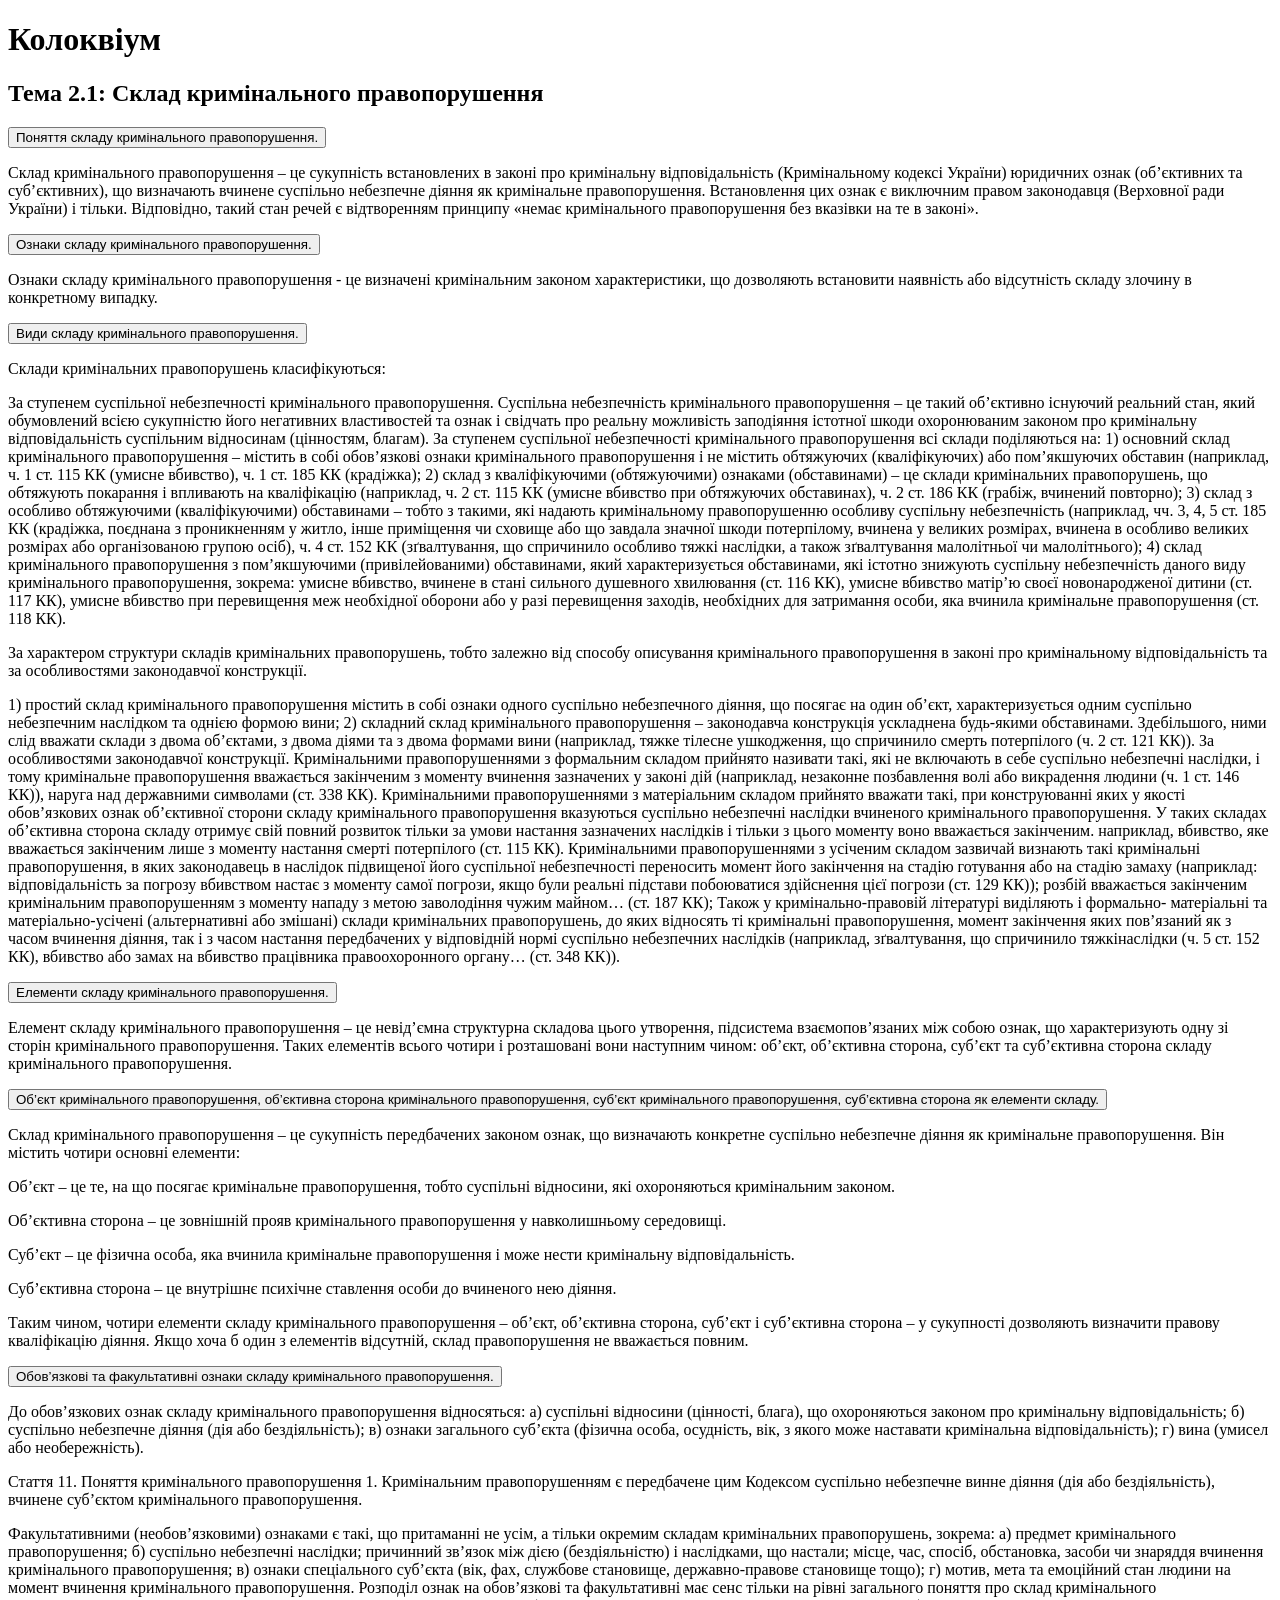
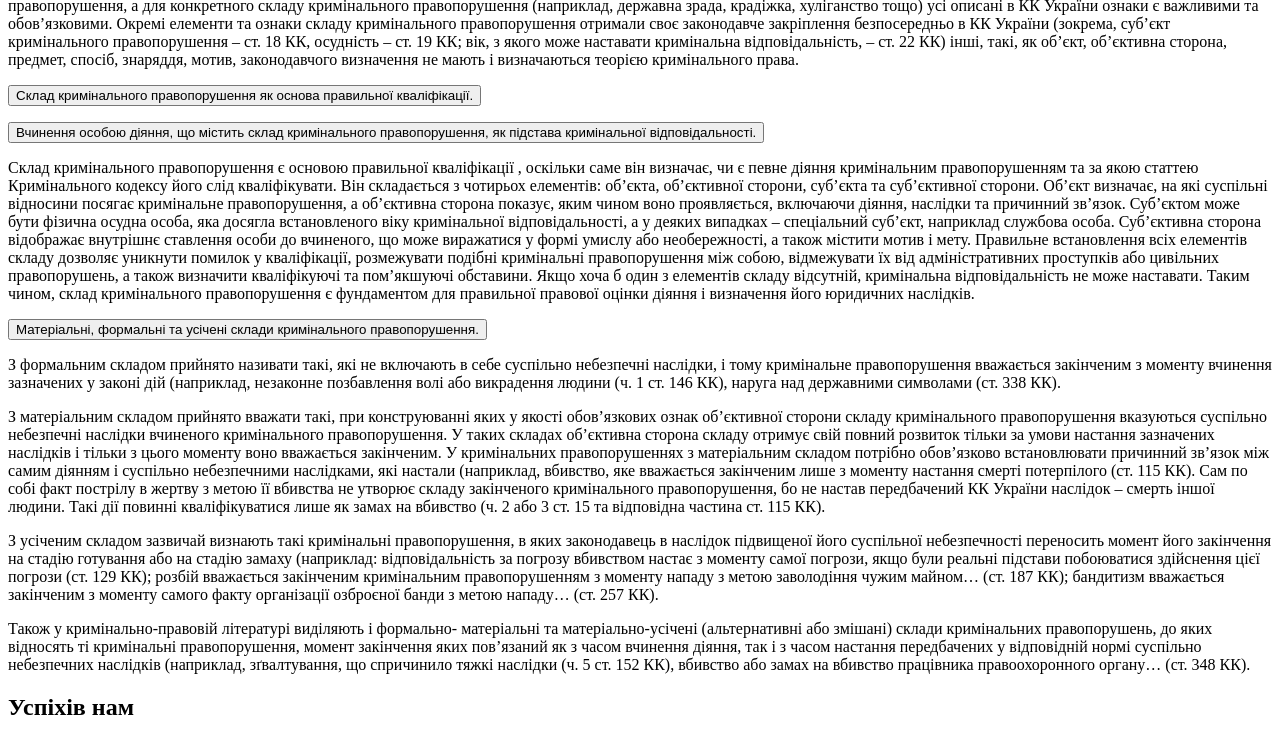
==== commit ea26208a: "Add files via upload" ====
--- a/index.html
+++ b/index.html
@@ -4,1144 +4,365 @@
     <meta charset="UTF-8" />
     <meta name="viewport" content="width=device-width, initial-scale=1.0" />
     <link
-      href="https://fonts.googleapis.com/css?family=Merriweather:regular,600,800&display=swap"
+      href="https://fonts.googleapis.com/css?family=Roboto:regular,500,600,700,800,900,italic,500italic&display=swap"
       rel="stylesheet" />
-    <link rel="stylesheet" href="/css/style.css" />
-	 <script>
-      function getClick(e) {
-        if (e.target.tagName === "BUTTON") {
-          const target = e.target.getAttribute("data-target");
-          const targetElement = document.getElementById(target);
-          if (targetElement) {
-            targetElement.classList.toggle("active");
-          }
-        }
-      }
-      document.addEventListener("click", getClick);
-    </script>
-    <title>Поняття кримінального права</title>
+    <link rel="stylesheet" href="css/style.css" />
+    <script src="js/script.js"></script>
+    <title>Колоквіум</title>
   </head>
-
   <body>
-    <header></header>
-    <main>
-        <h1>Колоквіум</h1>
-			<div class="container">
-				<h2 class="topic">Тема 1</h2>
-				<button class="button" data-target="discipline">
-				  Кримінальне право як навчальна дисципліна
-				</button>
-				<div class="menu" id="discipline">
-				  <h3>Кримінальне право як навчальна дисципліна</h3>
-				  <p>
-					 це система навчальних питань, тем, модулів, що необхідні для набуття
-					 знань з навчальної дисципліни: «Кримінальне право».
-				  </p>
-				</div>
-				<button class="button" data-target="science">
-				  Кримінальне право як юридична наука
-				</button>
-				<div class="menu" id="science">
-				  <h3>Кримінальне право як юридична наука</h3>
-				  <p>
-					 це система знань, теорій, поглядів, ідей про кримінальне право в
-					 минулому, сучасному, майбутньому, його розвиток і застосування.
-				  </p>
-				</div>
-		
-				<button class="button" data-target="law">
-				  Кримінальне право як галузь права
-				</button>
-				<div class="menu" id="law">
-				  <h3>Кримінальне право як галузь права</h3>
-				  <p>
-					 Це система загальнообов’язкових, формально визначених юридичних норм,
-					 прийнятих Верховною Радою України, що встановлюють, які суспільно
-					 небезпечні діяння є кримінальними правопорушеннями і які покарання
-					 підлягають застосуванню до осіб, що їх вчинили.
-				  </p>
-				</div>
-		
-				<button class="button" data-target="sources">
-				  Джерела кримінального права
-				</button>
-				<div class="menu" id="sources">
-				  <h3>Джерела кримінального права</h3>
-				  <p>
-					 це спосіб зовнішнього вираження і закріплення правових норм, чим
-					 засвідчується їх загальнообов'язковість. До джерел кримінального права
-					 можна віднести безпосередньо Кримінальний кодекс України, де в ст. 3
-					 закріплено, що він ґрунтується на Конституції України, положенням, що
-					 містяться в чинних міжнародних договорах, згоду на обов'язковість яких
-					 надано Верховною Радою України (Загальній декларації прав людини 1948
-					 від 10 грудня 1948 р, № 995_015, Європейська конвенція з прав людини,
-					 набрала чинності від 11 вересня 1997, № 995_004, Конвенція Організації
-					 Об'єднаних Націй проти транснаціональної організованої злочинності
-					 Прийнята резолюцією 55/25 Генеральної Асамблеї від 15 листопада 2000
-					 року № 995_789)
-				  </p>
-				</div>
-		
-				<button class="button" data-target="subject">
-				  Предмет кримінального права
-				</button>
-				<div class="menu" id="subject">
-				  <h3>Предмет кримінального права</h3>
-				  <p>
-					 це ті суспільні відносини, які виникають у зв’язку із вчиненням
-					 кримінального правопорушення та застосуванням за це певних покарань.
-					 Цю дефініцію можна вивести, проаналізувавши ч.2 ст. 1 ККУ.
-				  </p>
-				</div>
-		
-				<button class="button" data-target="method">
-				  Метод кримінального права
-				</button>
-				<div class="menu" id="method">
-				  <h3>Метод кримінального права</h3>
-				  <p>
-					 Методом регулювання кримінально-правових правовідносин в усіх
-					 найважливіших сферах життєдіяльності суспільства – є метод примусу.
-					 Цей метод притаманний лише кримінальному праву, полягає у визначенні
-					 того, які суспільно небезпечні діяння є кримінальними
-					 правопорушеннями, та які покарання застосовуються до осіб, які їх
-					 вчинили. Метод примусу виходить із закріплених положень у ч.2 ст.1
-					 ККУ. Також до методів правового регулювання можна віднести метод
-					 стимулювання, заохочення до позитивної поведінки, адже вони хоч і не є
-					 типовими для кримінального права, проте набувають актуальності й
-					 яскравим прикладом таких методів є розділ дев’ять загальної частини
-					 ККУ, а саме такі статті як: 45,46,47.48.49.
-				  </p>
-				</div>
-				<button class="button" data-target="functions">
-				  Функції кримінального права
-				</button>
-				<div class="menu" id="functions">
-				  <h3>Функції кримінального права</h3>
-				  <p>
-					 це історично зумовлені завдання галузі. Найважливішою функцією
-					 кримінального права є охоронна функція, що полягає в охороні
-					 найважливіших суспільних відносин та соціальних благ. Також потрібно
-					 виділити превентивну функцію, що полягає у превенції вчинення
-					 суспільно небезпечних діянь шляхом встановлення у нормі санкцій за
-					 вчинення вказаних у диспозиції норми діянь, що стримує певну частину
-					 населення від вчинення кримінальних правопорушень. Регулятивна функція
-					 походить від охоронної і полягає в тому, що забороняє вчиняти певні
-					 діяння, регулює суспільні відносини з інших галузей права, сприяючи їх
-					 правомірному існуванню і також варто додати, що окремі норми
-					 кримінального право безпосередньо відносяться до регулятивних - норми
-					 про необхідну оборону (ст. 36) - регулюють поведінку особи під час
-					 суспільно небезпечного нападу. (ст. 38, 39).
-				  </p>
-				</div>
-				<button class="button" data-target="crimescience">
-				  Наука кримінального права
-				</button>
-				<div class="menu" id="crimescience">
-				  <h3>Наука кримінального права</h3>
-				  <p>
-					 наука кримінального права є частиною юридичної науки, однією із
-					 галузей суспільних наук, що являє собою систему знань, теорій,
-					 поглядів, ідей про кримінальне право в минулому, сучасному,
-					 майбутньому, його розвиток і застосування.
-				  </p>
-				</div>
-				<button class="button" data-target="methodscrimescience">
-				  Методи науки кримінального права
-				</button>
-				<div class="menu" id="methodscrimescience">
-				  <h3>Методи науки кримінального права</h3>
-				  <p>
-					 це ті способи, прийоми, за допомогою яких пізнаються явища об'єктивної
-					 дійсності, що складають предмет конкретної науки. Існують різноманітні
-					 методи, якими користується наука кримінального права. Серед них можна
-					 виділити основні і допоміжні. Однак усі вони знаходяться між собою в
-					 тісному взаємозв'язку, доповнюють один одного. До основних методів
-					 належать: філософський або діалектний, що являє собою загальний метод
-					 пізнання з метою простеження зв’язків кримінального права з
-					 соціальними процесами, сутністю держави, співвідношення з іншими
-					 галузями права. Юридичний або догматичний метод полягає у формулюванні
-					 і розкритті юридичних понять, побудові юридичних конструкцій,
-					 з'ясуванні дійсного змісту законів шляхом їх тлумачення. Соціологічний
-					 метод полягає в дослідженні кримінального правопорушення і покарання
-					 як явищ соціальних (питання криміналізації чи декриміналізації певного
-					 діяння). Метод системного аналізу припускає вивчення кримінального
-					 права та його інститутів як цілісної системи, що складається з кількох
-					 підсистем, структурні елементи яких знаходяться між собою в тісній
-					 єдності та інтеграції.
-				  </p>
-				</div>
-				<button class="button" data-target="connection">
-				  Зв’язок кримінального права з іншими галузями права
-				</button>
-				<div class="menu" id="connection">
-				  <h3>Зв’язок кримінального права з іншими галузями права.</h3>
-				  <p>
-					 Кримінальне право тісно пов’язане з іншими галузями права, оскільки
-					 забезпечує охорону суспільних відносин, що регулюються ними,
-					 встановлюючи кримінальну відповідальність за посягання на ці
-					 відносини. Зокрема, воно взаємодіє з конституційним правом, адже
-					 визначає кримінальну відповідальність за злочини проти державного
-					 ладу, найважливіших суспільних відносин; з адміністративним правом
-					 через близькість складів правопорушень; з цивільним правом у частині
-					 захисту власності; з трудовим правом, охороняючи права працівників; із
-					 екологічним правом через криміналізацію дій, що шкодять довкіллю.
-					 Такий зв’язок сприяє комплексному захисту прав і свобод людини,
-					 суспільства та держави.
-				  </p>
-				</div>
-				<button class="button" data-target="principles">
-				  Принципи кримінального права
-				</button>
-				<div class="menu" id="principles">
-				  <h3>Принципи кримінального права.</h3>
-				  <p>
-					 Принципи кримінального права визначають основи законодавства,
-					 забезпечують його стабільність і єдність. Принцип законності вимагає
-					 обов’язкового дотримання законів усіма суб’єктами. Принцип рівності
-					 гарантує однакові умови відповідальності незалежно від соціальних чи
-					 інших ознак. Справедливість вимагає відповідності покарання ступеню
-					 суспільної небезпеки діяння. Гуманізм підкреслює цінність людської
-					 гідності. Невідворотність відповідальності забезпечує покарання за
-					 будь-яке правопорушення, а економія репресії — її мінімально необхідні
-					 межі. Принцип nullum crimen, sine lege гарантує, що злочином
-					 визнається лише те, що визначено законом. Особиста й винна
-					 відповідальність підкреслюють індивідуальний характер покарання, а
-					 диференціація та індивідуалізація забезпечують відповідність міри
-					 покарання тяжкості злочину.
-				  </p>
-				</div>
-				<button class="button" data-target="system">
-				  Система кримінального права
-				</button>
-				<div class="menu" id="system">
-				  <h3>Система кримінального права.</h3>
-				  <p>
-					 Кримінальне право це сукупність певних правових норм, які знаходяться
-					 у певному визначеному зв’язку між собою, піддаються певній
-					 систематизації, а отже утворюють систему кримінально-правових
-					 інститутів, що структурно об’єднані у дві частини кримінального права
-					 - Загальну та Особливу. Загальна й Особлива частини кримінального
-					 права - Кримінальний кодекс поділяється на Загальну та Особливу
-					 частини, кожна з яких має певні розділи. Загальна частина охоплює 15
-					 розділів, що містять інститути кримінального права, такі як поняття
-					 кримінального правопорушення, вина, співучасть, види покарань і
-					 правила їх призначення. Вона визначає загальні принципи та положення,
-					 які стосуються кожного правопорушення. Особлива частина, поділена на
-					 20 розділів, містить норми, що описують конкретні кримінальні
-					 правопорушення, види покарань і межі їх застосування залежно від
-					 завданої шкоди родовим об’єктам: життю, власності, довкіллю тощо.
-				  </p>
-				</div>
-				<button class="button" data-target="system2">
-				  Співвідношення Загальної й Особливої частин кримінального права
-				</button>
-				<div class="menu" id="system2">
-				  <h3>Співвідношення Загальної й Особливої частин кримінального права</h3>
-				  <p>
-					 Загальна та Особлива частини кримінального права взаємопов’язані та
-					 доповнюють одна одну. Загальна частина визначає принципи, поняття та
-					 загальні положення, які є основою для застосування норм Особливої
-					 частини, наприклад, поняття вини, співучасті, стадій правопорушення
-					 тощо. Особлива частина конкретизує норми, вказуючи, які саме діяння є
-					 кримінальними правопорушеннями та які покарання передбачені за їх
-					 вчинення. Таким чином, Загальна частина формує загальні правила, а
-					 Особлива — конкретизує їх у межах окремих складів кримінальних
-					 правопорушень.
-				  </p>
-				</div>
+    <header class="header">
+      <h1>Колоквіум</h1>
+    </header>
+    <main class="main">
+      <section class="first-topic-section">
+        <h2 class="first-topic-title">
+          Тема 2.1: Склад кримінального правопорушення
+        </h2>
+        <div class="question">
+          <button data-target="answer1">
+            Поняття складу кримінального правопорушення.
+          </button>
+          <div id="answer1" class="answer hidden">
+            <p>
+              <span>Склад кримінального правопорушення</span> – це сукупність
+              встановлених в законі про кримінальну відповідальність
+              (Кримінальному кодексі України) юридичних ознак (об’єктивних та
+              суб’єктивних), що визначають вчинене суспільно небезпечне діяння
+              як кримінальне правопорушення. Встановлення цих ознак є виключним
+              правом законодавця (Верховної ради України) і тільки. Відповідно,
+              такий стан речей є відтворенням принципу «немає кримінального
+              правопорушення без вказівки на те в законі».
+            </p>
+          </div>
+          <button data-target="answer2">
+            Ознаки складу кримінального правопорушення.
+          </button>
+          <div id="answer2" class="answer hidden">
+            <p>
+              <span>Ознаки складу кримінального правопорушення </span> - це
+              визначені кримінальним законом характеристики, що дозволяють
+              встановити наявність або відсутність складу злочину в конкретному
+              випадку.
+            </p>
+          </div>
+          <button data-target="answer3">
+            Види складу кримінального правопорушення.
+          </button>
+          <div id="answer3" class="answer hidden">
+            <p>
+              <span>Склади кримінальних правопорушень класифікуються:</span>
+            </p>
+            <p>
+              <span
+                >За ступенем суспільної небезпечності кримінального
+                правопорушення.</span
+              >
+              Суспільна небезпечність кримінального правопорушення – це такий
+              об’єктивно існуючий реальний стан, який обумовлений всією
+              сукупністю його негативних властивостей та ознак і свідчать про
+              реальну можливість заподіяння істотної шкоди охоронюваним законом
+              про кримінальну відповідальність суспільним відносинам (цінностям,
+              благам). За ступенем суспільної небезпечності кримінального
+              правопорушення всі склади поділяються на:
+              <span>1) основний склад кримінального правопорушення</span> –
+              містить в собі обов’язкові ознаки кримінального правопорушення і
+              не містить обтяжуючих (кваліфікуючих) або пом’якшуючих обставин
+              (наприклад, ч. 1 ст. 115 КК (умисне вбивство), ч. 1 ст. 185 КК
+              (крадіжка);
+              <span
+                >2) склад з кваліфікуючими (обтяжуючими) ознаками
+                (обставинами)</span
+              >
+              – це склади кримінальних правопорушень, що обтяжують покарання і
+              впливають на кваліфікацію (наприклад, ч. 2 ст. 115 КК (умисне
+              вбивство при обтяжуючих обставинах), ч. 2 ст. 186 КК (грабіж,
+              вчинений повторно);
+              <span
+                >3) склад з особливо обтяжуючими (кваліфікуючими) обставинами </span
+              >– тобто з такими, які надають кримінальному правопорушенню
+              особливу суспільну небезпечність (наприклад, чч. 3, 4, 5 ст. 185
+              КК (крадіжка, поєднана з проникненням у житло, інше приміщення чи
+              сховище або що завдала значної шкоди потерпілому, вчинена у
+              великих розмірах, вчинена в особливо великих розмірах або
+              організованою групою осіб), ч. 4 ст. 152 КК (зґвалтування, що
+              спричинило особливо тяжкі наслідки, а також зґвалтування
+              малолітньої чи малолітнього);
+              <span
+                >4) склад кримінального правопорушення з пом’якшуючими
+                (привілейованими) обставинами</span
+              >, який характеризується обставинами, які істотно знижують
+              суспільну небезпечність даного виду кримінального правопорушення,
+              зокрема: умисне вбивство, вчинене в стані сильного душевного
+              хвилювання (ст. 116 КК), умисне вбивство матір’ю своєї
+              новонародженої дитини (ст. 117 КК), умисне вбивство при
+              перевищення меж необхідної оборони або у разі перевищення заходів,
+              необхідних для затримання особи, яка вчинила кримінальне
+              правопорушення (ст. 118 КК).
+            </p>
+            <p>
+              <span
+                >За характером структури складів кримінальних правопорушень,
+                тобто залежно від способу описування кримінального
+                правопорушення в законі про кримінальному відповідальність та за
+                особливостями законодавчої конструкції.</span
+              >
+            </p>
+            <p>
+              <span>1) простий склад кримінального правопорушення</span> містить
+              в собі ознаки одного суспільно небезпечного діяння, що посягає на
+              один об’єкт, характеризується одним суспільно небезпечним
+              наслідком та однією формою вини;
+              <span>2) складний склад кримінального правопорушення</span>
+              – законодавча конструкція ускладнена будь-якими обставинами.
+              Здебільшого, ними слід вважати склади з двома об’єктами, з двома
+              діями та з двома формами вини (наприклад, тяжке тілесне
+              ушкодження, що спричинило смерть потерпілого (ч. 2 ст. 121 КК)).
+              За особливостями законодавчої конструкції. Кримінальними
+              правопорушеннями з формальним складом прийнято називати такі, які
+              не включають в себе суспільно небезпечні наслідки, і тому
+              кримінальне правопорушення вважається закінченим з моменту
+              вчинення зазначених у законі дій (наприклад, незаконне позбавлення
+              волі або викрадення людини (ч. 1 ст. 146 КК)), наруга над
+              державними символами (ст. 338 КК). Кримінальними правопорушеннями
+              з матеріальним складом прийнято вважати такі, при конструюванні
+              яких у якості обов’язкових ознак об’єктивної сторони складу
+              кримінального правопорушення вказуються суспільно небезпечні
+              наслідки вчиненого кримінального правопорушення. У таких складах
+              об’єктивна сторона складу отримує свій повний розвиток тільки за
+              умови настання зазначених наслідків і тільки з цього моменту воно
+              вважається закінченим. наприклад, вбивство, яке вважається
+              закінченим лише з моменту настання смерті потерпілого (ст. 115
+              КК). Кримінальними правопорушеннями з усіченим складом зазвичай
+              визнають такі кримінальні правопорушення, в яких законодавець в
+              наслідок підвищеної його суспільної небезпечності переносить
+              момент його закінчення на стадію готування або на стадію замаху
+              (наприклад: відповідальність за погрозу вбивством настає з моменту
+              самої погрози, якщо були реальні підстави побоюватися здійснення
+              цієї погрози (ст. 129 КК)); розбій вважається закінченим
+              кримінальним правопорушенням з моменту нападу з метою заволодіння
+              чужим майном… (ст. 187 КК); Також у кримінально-правовій
+              літературі виділяють і формально- матеріальні та
+              матеріально-усічені (альтернативні або змішані) склади
+              кримінальних правопорушень, до яких відносять ті кримінальні
+              правопорушення, момент закінчення яких пов’язаний як з часом
+              вчинення діяння, так і з часом настання передбачених у відповідній
+              нормі суспільно небезпечних наслідків (наприклад, зґвалтування, що
+              спричинило тяжкінаслідки (ч. 5 ст. 152 КК), вбивство або замах на
+              вбивство працівника правоохоронного органу… (ст. 348 КК)).
+            </p>
+          </div>
+          <button data-target="answer4">
+            Елементи складу кримінального правопорушення.
+          </button>
+          <div id="answer4" class="answer hidden">
+            <p>
+              <span>Елемент складу кримінального правопорушення</span> – це
+              невід’ємна структурна складова цього утворення, підсистема
+              взаємопов’язаних між собою ознак, що характеризують одну зі сторін
+              кримінального правопорушення. Таких елементів всього чотири і
+              розташовані вони наступним чином: об’єкт, об’єктивна сторона,
+              суб’єкт та суб’єктивна сторона складу кримінального
+              правопорушення.
+            </p>
+          </div>
+          <button data-target="answer5">
+            Об’єкт кримінального правопорушення, об’єктивна сторона
+            кримінального правопорушення, суб’єкт кримінального правопорушення,
+            суб’єктивна сторона як елементи складу.
+          </button>
+          <div id="answer5" class="answer hidden">
+            <p>
+              <span
+                >Склад кримінального правопорушення – це сукупність передбачених
+                законом ознак, що визначають конкретне суспільно небезпечне
+                діяння як кримінальне правопорушення. Він містить чотири основні
+                елементи:</span
+              >
+            </p>
+            <p>
+              Об’єкт – це те, на що посягає кримінальне правопорушення, тобто
+              суспільні відносини, які охороняються кримінальним законом.
+            </p>
+            <p>
+              Об’єктивна сторона – це зовнішній прояв кримінального
+              правопорушення у навколишньому середовищі.
+            </p>
+            <p>
+              Суб’єкт – це фізична особа, яка вчинила кримінальне правопорушення
+              і може нести кримінальну відповідальність.
+            </p>
+            <p>
+              Суб’єктивна сторона – це внутрішнє психічне ставлення особи до
+              вчиненого нею діяння.
+            </p>
+            <p>
+              <span
+                >Таким чином, чотири елементи складу кримінального
+                правопорушення – об’єкт, об’єктивна сторона, суб’єкт і
+                суб’єктивна сторона – у сукупності дозволяють визначити правову
+                кваліфікацію діяння. Якщо хоча б один з елементів відсутній,
+                склад правопорушення не вважається повним.</span
+              >
+            </p>
+          </div>
+          <button data-target="answer6">
+            Обов’язкові та факультативні ознаки складу кримінального
+            правопорушення.
+          </button>
+          <div id="answer6" class="answer hidden">
+            <p>
+              <span
+                >До обов’язкових ознак складу кримінального правопорушення
+                відносяться:</span
+              >
+              а) суспільні відносини (цінності, блага), що охороняються законом
+              про кримінальну відповідальність; б) суспільно небезпечне діяння
+              (дія або бездіяльність); в) ознаки загального суб’єкта (фізична
+              особа, осудність, вік, з якого може наставати кримінальна
+              відповідальність); г) вина (умисел або необережність).
+            </p>
+            <p>
+              Стаття 11. Поняття кримінального правопорушення 1. Кримінальним
+              правопорушенням є передбачене цим Кодексом
+              <span
+                >суспільно небезпечне винне діяння (дія або бездіяльність),
+                вчинене суб’єктом кримінального правопорушення.</span
+              >
+            </p>
+            <p>
+              <span
+                >Факультативними (необов’язковими) ознаками є такі, що
+                притаманні не усім, а тільки окремим складам кримінальних
+                правопорушень, зокрема:</span
+              >
+              а) предмет кримінального правопорушення; б) суспільно небезпечні
+              наслідки; причинний зв’язок між дією (бездіяльністю) і наслідками,
+              що настали; місце, час, спосіб, обстановка, засоби чи знаряддя
+              вчинення кримінального правопорушення; в) ознаки спеціального
+              суб’єкта (вік, фах, службове становище, державно-правове становище
+              тощо); г) мотив, мета та емоційний стан людини на момент вчинення
+              кримінального правопорушення. Розподіл ознак на обов’язкові та
+              факультативні має сенс тільки на рівні загального поняття про
+              склад кримінального правопорушення, а для конкретного складу
+              кримінального правопорушення (наприклад, державна зрада, крадіжка,
+              хуліганство тощо) усі описані в КК України ознаки є важливими та
+              обов’язковими. Окремі елементи та ознаки складу кримінального
+              правопорушення отримали своє законодавче закріплення безпосередньо
+              в КК України (зокрема, суб’єкт кримінального правопорушення – ст.
+              18 КК, осудність – ст. 19 КК; вік, з якого може наставати
+              кримінальна відповідальність, – ст. 22 КК) інші, такі, як об’єкт,
+              об’єктивна сторона, предмет, спосіб, знаряддя, мотив,
+              законодавчого визначення не мають і визначаються теорією
+              кримінального права.
+            </p>
+          </div>
+          <button data-target="answer7">
+            Склад кримінального правопорушення як основа правильної
+            кваліфікації.
+          </button>
+          <div id="answer7" class="answer hidden">
+            <p>
+              <span></span>
+            </p>
+          </div>
+          <button data-target="answer8">
+            Вчинення особою діяння, що містить склад кримінального
+            правопорушення, як підстава кримінальної відповідальності.
+          </button>
+          <div id="answer8" class="answer hidden">
+            <p>
+              <span
+                >Склад кримінального правопорушення є основою правильної
+                кваліфікації</span
+              >
+              , оскільки саме він визначає, чи є певне діяння кримінальним
+              правопорушенням та за якою статтею Кримінального кодексу його слід
+              кваліфікувати. Він складається з чотирьох елементів: об’єкта,
+              об’єктивної сторони, суб’єкта та суб’єктивної сторони. Об’єкт
+              визначає, на які суспільні відносини посягає кримінальне
+              правопорушення, а об’єктивна сторона показує, яким чином воно
+              проявляється, включаючи діяння, наслідки та причинний зв’язок.
+              Суб’єктом може бути фізична осудна особа, яка досягла
+              встановленого віку кримінальної відповідальності, а у деяких
+              випадках – спеціальний суб’єкт, наприклад службова особа.
+              Суб’єктивна сторона відображає внутрішнє ставлення особи до
+              вчиненого, що може виражатися у формі умислу або необережності, а
+              також містити мотив і мету. Правильне встановлення всіх елементів
+              складу дозволяє уникнути помилок у кваліфікації, розмежувати
+              подібні кримінальні правопорушення між собою, відмежувати їх від
+              адміністративних проступків або цивільних правопорушень, а також
+              визначити кваліфікуючі та пом’якшуючі обставини. Якщо хоча б один
+              з елементів складу відсутній, кримінальна відповідальність не може
+              наставати. Таким чином, склад кримінального правопорушення є
+              фундаментом для правильної правової оцінки діяння і визначення
+              його юридичних наслідків.
+            </p>
+          </div>
+          <button data-target="answer9">
+            Матеріальні, формальні та усічені склади кримінального
+            правопорушення.
+          </button>
+          <div id="answer9" class="answer hidden">
+            <p>
+              <span> З формальним складом </span>прийнято називати такі, які не
+              включають в себе суспільно небезпечні наслідки, і тому кримінальне
+              правопорушення вважається закінченим з моменту вчинення зазначених
+              у законі дій (наприклад, незаконне позбавлення волі або викрадення
+              людини (ч. 1 ст. 146 КК), наруга над державними символами (ст. 338
+              КК).
+            </p>
+            <p>
+              <span> З матеріальним складом</span>
+              прийнято вважати такі, при конструюванні яких у якості
+              обов’язкових ознак об’єктивної сторони складу кримінального
+              правопорушення вказуються суспільно небезпечні наслідки вчиненого
+              кримінального правопорушення. У таких складах об’єктивна сторона
+              складу отримує свій повний розвиток тільки за умови настання
+              зазначених наслідків і тільки з цього моменту воно вважається
+              закінченим. У кримінальних правопорушеннях з матеріальним складом
+              потрібно обов’язково встановлювати причинний зв’язок між самим
+              діянням і суспільно небезпечними наслідками, які настали
+              (наприклад, вбивство, яке вважається закінченим лише з моменту
+              настання смерті потерпілого (ст. 115 КК). Сам по собі факт
+              пострілу в жертву з метою її вбивства не утворює складу
+              закінченого кримінального правопорушення, бо не настав
+              передбачений КК України наслідок – смерть іншої людини. Такі дії
+              повинні кваліфікуватися лише як замах на вбивство (ч. 2 або 3 ст.
+              15 та відповідна частина ст. 115 КК).
+            </p>
+            <p>
+              <span>З усіченим складом </span>
+              зазвичай визнають такі кримінальні правопорушення, в яких
+              законодавець в наслідок підвищеної його суспільної небезпечності
+              переносить момент його закінчення на стадію готування або на
+              стадію замаху (наприклад: відповідальність за погрозу вбивством
+              настає з моменту самої погрози, якщо були реальні підстави
+              побоюватися здійснення цієї погрози (ст. 129 КК); розбій
+              вважається закінченим кримінальним правопорушенням з моменту
+              нападу з метою заволодіння чужим майном… (ст. 187 КК); бандитизм
+              вважається закінченим з моменту самого факту організації озброєної
+              банди з метою нападу… (ст. 257 КК).
+            </p>
+            <p>
+              <span
+                >Також у кримінально-правовій літературі виділяють і формально-
+                матеріальні та матеріально-усічені (альтернативні або змішані)
+                склади кримінальних правопорушень, до яких відносять ті
+                кримінальні правопорушення, момент закінчення яких пов’язаний як
+                з часом вчинення діяння, так і з часом настання передбачених у
+                відповідній нормі суспільно небезпечних наслідків (наприклад,
+                зґвалтування, що спричинило тяжкі наслідки (ч. 5 ст. 152 КК),
+                вбивство або замах на вбивство працівника правоохоронного
+                органу… (ст. 348 КК).
+              </span>
+            </p>
+          </div>
+        </div>
+      </section>
     </main>
-    <footer></footer>
-
-      <!-- <h2 class="topic">Тема 2</h2>
-      <button class="button" data-target="criminalLaw">
-        Закон про кримінальну відповідальність
-      </button>
-      <div class="menu" id="criminalLaw">
-        <h3>Закон про кримінальну відповідальність.</h3>
-        <p>
-          це письмовий правовий акт, що має вищу юридичну силу, приймається
-          Верховною Радою України або всеукраїнським референдумом і містить
-          кримінально-правові норми, які встановлюють підстави і принципи
-          кримінальної відповідальності, визначають, які суспільно небезпечні
-          діяння є кримінальними правопорушеннями і які покарання належить
-          застосовувати до осіб, винних у їх вчиненні, формулюють інші
-          кримінально-правові наслідки вчинення кримінального правопорушення.
-        </p>
-      </div>
-      <button class="button" data-target="criminalLaw2">
-        Ознаки закону про кримінальну відповідальність
-      </button>
-      <div class="menu" id="criminalLaw2">
-        <h3>Ознаки закону про кримінальну відповідальність.</h3>
-        <p>
-          закон про кримінальну відповідальність є кодифікованим законом з
-          найвищою юридичною силою, що приймається у встановленому порядку, не
-          може суперечити Конституції України та ґрунтується на принципах і
-          нормах міжнародного права. Він об’єднує всі кримінально-правові норми,
-          є основним джерелом кримінального права України, визначає, які діяння
-          є кримінальними правопорушеннями, та встановлює заходи покарання.
-          Закон містить вичерпний перелік правопорушень, який не підлягає
-          розширеному тлумаченню або застосуванню за аналогією, регламентує
-          підстави притягнення до кримінальної відповідальності та визначає свою
-          чинність у часі, просторі та по колу осіб.
-        </p>
-      </div>
-      <button class="button" data-target="criminalLaw3">
-        Кримінальний кодекс
-      </button>
-      <div class="menu" id="criminalLaw3">
-        <h3>Кримінальний кодекс.</h3>
-        <p>
-          це кодифікований закон, який є основним джерелом кримінального права
-          України, встановлює, які суспільно небезпечні діяння є кримінальними
-          правопорушеннями, та визначає заходи кримінально – правового впливу,
-          ґрунтується на Конституції України та загальновизнаних принципах
-          міжнародного права.
-        </p>
-      </div>
-      <button class="button" data-target="criminalLaw4">
-        Завдання Кримінального кодексу
-      </button>
-      <div class="menu" id="criminalLaw4">
-        <h3>Завдання Кримінального кодексу.</h3>
-        <p>
-          згідно з ст.1 Кримінального кодексу України: «Кримінальний кодекс
-          України має своїм завданням правове забезпечення охорони прав і свобод
-          людини і громадянина, власності, громадського порядку та громадської
-          безпеки, довкілля, конституційного устрою України від
-          кримінально-протиправних посягань, забезпечення миру і безпеки
-          людства, а також запобігання кримінальним правопорушенням. Для
-          здійснення цього завдання Кримінальний кодекс України визначає, які
-          суспільно небезпечні діяння є кримінальними правопорушеннями та які
-          покарання застосовуються до осіб, що їх вчинили”
-        </p>
-      </div>
-      <button class="button" data-target="criminalLaw5">
-        Структура закону про кримінальну відповідальність
-      </button>
-      <div class="menu" id="criminalLaw5">
-        <h3>Структура закону про кримінальну відповідальність.</h3>
-        <p>
-          Кримінальний кодекс побудований за пандектною системою та складається
-          із Загальної й Особливої частин. Загальна частина регламентує основи
-          кримінального права, зокрема принципи, поняття злочину, співучасті,
-          покарання та підстави звільнення від кримінальної відповідальності, і
-          поділена на 16 розділів. Особлива частина містить перелік злочинів і
-          покарань за них, поділена на 20 розділів, кожен із яких об’єднує
-          злочини за спільним об’єктом посягання. Загальна й Особлива частини
-          взаємопов’язані та утворюють єдину систему кримінально-правових норм.
-        </p>
-      </div>
-      <button class="button" data-target="criminalLaw6">Диспозиція</button>
-      <div class="menu" id="criminalLaw6">
-        <h3>Диспозиція.</h3>
-        <p>
-          Диспозиція – це частина правової норми, яка визначає правило поведінки
-          за недотримання яких настає закріплена у санкції відповідальність.
-          Види диспозицій. Проста – це диспозиція, яка називає
-          суспільно-небезпечне діяння не розкриваючи його ознак. Наприклад, у
-          диспозиції ч.1 ст.203-2 КК України законодавець визначив, що
-          кримінальне правопорушення полягає у зайнятті гральним бізнесом, не
-          називаючи ніяких інших ознак цього кримінального правопорушення.
-          Описова – це диспозиція, де описуються ознаки суспільно-небезпечного
-          діяння, розкривається його зміст. Більшість диспозицій Особливої
-          частини Кримінального кодексу є саме описовими. Наприклад, у
-          диспозиції ч.1. ст.201 КК України законодавець описує ознаки та
-          наводиться перелік дій, які складають зміст кримінального
-          правопорушення. Бланкетна – це диспозиція, яка або називає
-          суспільно-небезпечнедіяння, або вказує частину його ознак, проте для
-          з’ясування істотних ознак або визначення змісту кримінального
-          правопорушення відсилає до іншого нормативно-правового акту.
-          Наприклад, для визначення змісту диспозиції ч.1 ст. 242 КК України
-          «Порушення правил охорони вод» необхідно звернення до
-          нормативно-правових актів, що регулюють це питання. Відсилочна – це
-          диспозиція, яка називає суспільно-небезпечне діяння або вказує частину
-          його ознак, проте для з’ясування усіх істотних ознак або змісту
-          кримінального правопорушення відсилає до іншої статті або частини
-          статті Кримінального кодексу України. Так, середньої тяжкості тілесне
-          ушкодження має місце за відсутності ознак тяжкого тілесного
-          ушкодження, що передбачені у ст.121 КК України. Змішана – це
-          диспозиція, яка у одній своїй частині може бути простою або описовою,
-          а в іншій - бланкетною або відсилочною. Наприклад ст.172 КК України
-          «Грубе порушення законодавства про працю». Незаконне звільнення
-          працівника з роботи з особистих мотивів чи у зв’язку з повідомленням
-          ним про порушення вимог Закону України "Про засади запобігання і
-          протидії корупції" іншою особою (описова частина диспозиції), а також
-          інше грубе порушення законодавства про працю (бланкетна частина
-          диспозиції).
-        </p>
-      </div>
-      <button class="button" data-target="criminalLaw7">Санкція</button>
-      <div class="menu" id="criminalLaw7">
-        <h3>Санкція.</h3>
-        <p>
-          Санкція є наступним елементом у структурі кримінально-правової норми.
-          Санкція передбачає покарання за вчинене кримінальне правопорушення.
-          Бувають такі види санкцій: Абсолютно-визначена санкція – це санкція,
-          яка передбачає один єдиний вид покарання з чітко визначеним розміром
-          або терміном покарання за вчинене кримінальне правопорушення.
-          Відносно-визначена санкція - це санкція, що передбачає певний вид
-          покарання встановлюючи мінімальні та максимальні границі його
-          застосування. Альтернативна – це санкція, яка передбачає кілька різних
-          покарань, що можуть бути застосовані за вчинене кримінальне
-          правопорушення. У альтернативній санкції поряд з основними видами
-          покарань можуть застосовуватися і додаткові покарання.
-        </p>
-      </div>
-      <button class="button" data-target="criminalLaw8">
-        Тлумачення закону про кримінальну відповідальність
-      </button>
-      <div class="menu" id="criminalLaw8">
-        <h3>Тлумачення закону про кримінальну відповідальність.</h3>
-        <p>
-          Тлумачення кримінального закону поділяється за суб’єктом, прийомами та
-          обсягом. За суб’єктом воно може бути легальним (офіційним), судовим та
-          науковим (доктринальним). Легальне тлумачення здійснює Конституційний
-          Суд України, і воно є обов’язковим до виконання та не підлягає
-          оскарженню. Судове тлумачення застосовується судами при розгляді
-          конкретних кримінальних проваджень, а доктринальне тлумачення
-          здійснюється науковими установами і має значення для розвитку науки,
-          хоча не є обов’язковим до застосування. За прийомами тлумачення
-          поділяється на граматичне, систематичне та історичне. Граматичне
-          тлумачення полягає у вивченні тексту закону з урахуванням морфології,
-          синтаксису та значення окремих термінів. Систематичне тлумачення
-          враховує взаємозв’язок між нормами закону про кримінальну
-          відповідальність і іншими нормативними актами, а також положеннями
-          Загальної та Особливої частин Кримінального кодексу. Історичне
-          тлумачення спрямоване на аналіз причин та умов прийняття закону, а
-          також історичних чинників, що вплинули на криміналізацію або
-          декриміналізацію певних діянь. За обсягом розрізняють буквальне,
-          обмежувальне та поширювальне тлумачення. Буквальне відповідає точному
-          змісту норми, обмежувальне звужує її застосування, а поширювальне
-          дозволяє охоплювати ширше коло ситуацій, ніж прямо зазначено у законі.
-          Однак поширювальне тлумачення не слід плутати із забороненим в Україні
-          застосуванням закону за аналогією, яке прямо виключене статтею 3
-          Кримінального кодексу.
-        </p>
-      </div>
-      <button class="button" data-target="criminalLaw9">
-        Постанови Верховного Суду України
-      </button>
-      <div class="menu" id="criminalLaw9">
-        <h3>Постанови Верховного Суду України.</h3>
-        <p>
-          Постанови Верховного Суду України - це офіційні документи, які містять
-          роз’яснення щодо застосування законодавства в судовій практиці. Вони
-          спрямовані на забезпечення єдності судової практики та допомагають
-          судам нижчих інстанцій правильно тлумачити та застосовувати норми
-          права. У контексті тлумачення норм кримінального права постанови
-          Пленуму Верховного Суду України є ключовим інструментом для
-          забезпечення єдності судової практики та правильного застосування
-          кримінального законодавства.
-        </p>
-      </div>
-      <button class="button" data-target="criminalLaw10">
-        Судовий прецедент
-      </button>
-      <div class="menu" id="criminalLaw10">
-        <h3>Судовий прецедент.</h3>
-        <p>
-          це рішення у конкретній справі, яке допомагає іншим суддям приймати
-          рішення в майбутньому по аналогічній категорії справ.
-        </p>
-      </div>
-      <h2 class="topic">Тема 3</h2>
-      <button class="button" data-target="criminalLaw11">
-        Принципи чинності закону про кримінальну відповідальність у просторі
-      </button>
-      <div class="menu" id="criminalLaw11">
-        <h3>
-          Принципи чинності закону про кримінальну відповідальність у просторі.
-        </h3>
-        <p>
-          Чинність закону про кримінальну відповідальність у просторі
-          ґрунтується на територіальному принципі, принципі громадянства,
-          універсальному (космополітичному) та реальному принципах.
-          Територіальний принцип закріплений у ст. 6 КК України і полягає у
-          тому, що особи, які вчинили кримінальне правопорушення на території
-          України, підлягають кримінальній відповідальності за Кримінальним
-          кодексом України. Кримінальне правопорушення вважається вчиненим на
-          території України якщо його було почато, продовжено, закінчено або
-          припинено на території України. Необов’язково щоб кримінальне
-          правопорушення пройшло усі стадії підготовки та вчинення на території
-          України. Достатньо щоб хоча б одна із стадій вчинення кримінального
-          правопорушення мала місце на території України. Наприклад, підготовчі
-          дії до вчинення кримінального правопорушення відбулися поза межами
-          України, а безпосередньо кримінальне правопорушення вчинено на
-          території України. Так само, підготовчі дії здійснені на території
-          України, а кримінальне правопорушення вчинено на території іншої
-          держави. У всіх цих випадках є підстави визнати той факт, що
-          кримінальне правопорушення вчинене на території України. Окрім цього,
-          кримінальне правопорушення вважається вчиненим на території України,
-          якщо його виконавець або хоча б один із співучасників діяв на
-          території України. У теорії кримінального права співучасниками
-          кримінального правопорушення, поряд з виконавцем, визнаються
-          організатор, підбурювач та пособник. Отже достатньо щоб хоча б один із
-          співучасників кримінального правопорушення діяв на території України
-          для визнання кримінального правопорушення вчиненим на території
-          України, незалежно від того, на території яких держав діяли інші
-          співучасники кримінального правопорушення.
-        </p>
-      </div>
-      <button class="button" data-target="criminalLaw12">
-        Територія України
-      </button>
-      <div class="menu" id="criminalLaw12">
-        <h3>Територія України.</h3>
-        <p>
-          Згідно з ст. 1 Закону України «Про державний кордон України» від
-          04.11.1991р. № 1777-XII : «Державний кордон України є лінія і
-          вертикальна поверхня, що проходить по цій лінії, які визначають межі
-          території України - суші, вод, надр, повітряного простору»
-          <span class="attation">
-            Виділяють також об’єкти, які не є територією України, але на які
-            поширюються юрисдикція і сфера застосування кримінального
-            законодавства України. Це: а) континентальний шельф — поверхня і
-            надра морського дна підводних районів, що примикають до узбережжя чи
-            до островів України і знаходяться поза зоною територіального моря до
-            глибини 200 м або за цими межами до такого місця, де глибина
-            покриваючих вод дозволяє розробку природних багатств цих районів; б)
-            підводні телеграфні кабелі і трубопроводи, що проходять по дну
-            відкритого моря; в) наукова станція, розташована в Антарктиді. Таку
-            станцію Україна має на острові Галиндесцього материка; г) запущені в
-            космос об’єкти, що належать Україні та включені відповідно до
-            Конвенції «Про реєстрацію об’єктів, що запускаютьсяв космічний
-            простір» 1975 р. у реєстр космічних об’єктів України. Такі об’єкти
-            підпадають під юрисдикцію і сферу дії кримінального законодавства
-            України.
-          </span>
-        </p>
-      </div>
-      <button class="button" data-target="criminalLaw13">
-        Територіальний принцип
-      </button>
-      <div class="menu" id="criminalLaw13">
-        <h3>Територіальний принцип.</h3>
-        <p>
-          Територіальний принцип закріплений у ст. 6 КК України і полягає у
-          тому, що особи, які вчинили кримінальне правопорушення на території
-          України, підлягають кримінальній відповідальності за Кримінальним
-          кодексом України. Кримінальне правопорушення вважається вчиненим на
-          території України якщо його було почато, продовжено, закінчено або
-          припинено на території України.
-        </p>
-        <br />
-        <p>
-          <span class="attation"
-            >Стаття 6. Чинність закону про кримінальну відповідальність щодо
-            кримінального правопорушення, вчиненого на території України 1.
-            Особи, які вчинили кримінальні правопорушення на території України,
-            підлягають кримінальній відповідальності за цим Кодексом. 2.
-            Кримінальне правопорушення визнається вчиненим на території України,
-            якщо його було почато, продовжено, закінчено або припинено на
-            території України. 3. Кримінальне правопорушення визнається вчиненим
-            на території України, якщо його виконавець або хоча б один із
-            співучасників діяв на території України. 4. Питання про кримінальну
-            відповідальність дипломатичних представників іноземних держав та
-            інших громадян, які за законами України і міжнародними договорами,
-            згода на обов'язковість яких надана Верховною Радою України, не є
-            підсудні у кримінальних справах судам України, в разі вчинення ними
-            кримінального правопорушення на території України вирішується
-            дипломатичним шляхом.
-          </span>
-        </p>
-      </div>
-      <button class="button" data-target="criminalLaw14">
-        Принцип громадянства
-      </button>
-      <div class="menu" id="criminalLaw14">
-        <h3>Принцип громадянства.</h3>
-        <p>
-          Стаття 7. Чинність закону про кримінальну відповідальність щодо
-          кримінальних правопорушень, вчинених громадянами України або особами
-          без громадянства за межами України 1. Громадяни України та особи без
-          громадянства, що постійно проживають в Україні, які вчинили
-          кримінальні правопорушення за її межами, підлягають кримінальній
-          відповідальності за цим Кодексом, якщо інше не передбачено
-          міжнародними договорами України, згода на обов'язковість яких надана
-          Верховною Радою України. 2. Якщо особи, зазначені у частині першій
-          цієї статті, за вчинені кримінальні правопорушення зазнали
-          кримінального покарання за межами України, вони не можуть бути
-          притягнені в Україні до кримінальної відповідальності за ці
-          кримінальні правопорушення.
-        </p>
-      </div>
-      <button class="button" data-target="criminalLaw15">
-        Дипломатичний імунітет
-      </button>
-      <div class="menu" id="criminalLaw15">
-        <h3>Дипломатичний імунітет.</h3>
-        <p>
-          Так, відповідно до Указу Президента України «Про Положення про
-          дипломатичні представництва та консульські установи іноземних держав в
-          Україні» від 10.06.1993 року № 198/93 повним дипломатичним імунітетом
-          користуються глава дипломатичного представництва, члени дипломатичного
-          персоналу дипломатичного представництва, які мають дипломатичний ранг,
-          а також члени сімей усіх зазначених осіб, якщо вони не є громадянами
-          України. Обмеженим дипломатичним імунітетом користуються консульські
-          посадові особи і консульські службовці, члени
-          адміністративно-технічного і обслуговуючого персоналу дипломатичних
-          представництв, а також представники і службові особи міжнародних
-          організацій, члени парламентських і урядових делегацій. Ці особи не
-          підлягають кримінальній юрисдикції України лише щодо дій, вчинених
-          ними при виконанні своїх службових обов'язків. На цих осіб кримінальна
-          юрисдикція України поширюється лише у випадках ясно вираженої згоди на
-          це акредитуючої держави, що виражається в позбавленні певної особи
-          дипломатичного імунітету від кримінальної юрисдикції держави
-          перебування.
-        </p>
-      </div>
-      <button class="button" data-target="criminalLaw16">
-        Космополітичний (універсальний) принцип
-      </button>
-      <div class="menu" id="criminalLaw16">
-        <h3>Космополітичний (універсальний) принцип.</h3>
-        <p>
-          Космополітичний (універсальний) принцип виходить із змісту міжнародних
-          конвенцій, ратифікованих Україною у сфері боротьби зі злочинністю. На
-          підставі цих конвенцій у Кримінальному кодексі передбачена кримінальна
-          відповідальність за геноцид, торгівлю людьми, піратство, угон
-          повітряних суден і т. і.
-        </p>
-      </div>
-      <button class="button" data-target="criminalLaw17">
-        Реальний принцип
-      </button>
-      <div class="menu" id="criminalLaw17">
-        <h3>Реальний принцип.</h3>
-        <p>
-          Реальний принцип чинності Закону про кримінальну відповідальність
-          полягає у тому, що іноземці та особи без громадянства, що не
-          проживають постійно в Україні, які вчинили кримінальні правопорушення
-          за межами України, підлягають в Україні відповідальності за
-          Кримінальним кодексом у випадках, передбачених договорами, або якщо
-          вони вчинили, передбачені Кримінальним кодексом тяжкі та особливо
-          тяжкі злочини проти прав і свобод громадян України або інтересів
-          України. Цей принцип може бути реалізований тільки за умови, що
-          іноземці або особи без громадянства, що не проживають постійно в
-          Україні, не були засуджені за законодавством інших держав.
-        </p>
-      </div>
-      <button class="button" data-target="criminalLaw18">
-        Чинність закону про кримінальну відповідальність в часі
-      </button>
-      <div class="menu" id="criminalLaw18">
-        <h3>Чинність закону про кримінальну відповідальність в часі.</h3>
-        <p>
-          У теорії кримінального права чинність закону про кримінальну
-          відповідальність у часі розуміють як можливість застосування
-          кримінального закону залежно від часу вчинення кримінального
-          правопорушення. Дія закону про кримінальну відповідальність в часі –
-          це його існування та можливість застосування в певний період часу .
-          Тобто кримінальне правопорушення і відповідні санкції за його
-          здійснення визначаються законом про кримінальну відповідальність, що
-          діяв у той період часу, коли вчинялося це кримінальне правопорушення.
-          Ця норма закріплена у ч. 2 ст.4 ККУ Згідно з ч.3 ст.4 ККУ : «Часом
-          вчинення кримінального правопорушення визнається час вчинення особою
-          передбаченої законом про кримінальну відповідальність дії або
-          бездіяльності.» І тут важливо додати, що час вчинення кримінального
-          правопорушення прив’язується саме до дії або бездіяльності і не
-          залежить від настання суспільно-небезпечних наслідків ( тобто діяння
-          може бути учинене сьогодні, а наслідки наступають аж через місяць ). У
-          разі вчинення продовжуваного злочину часом його вчинення є день
-          учинення останнього з діянь, які утворюють цей злочин, а у разі
-          вчинення триваючого злочину – день, коли його фактично припинено. У
-          разі вчинення злочину у співучасті часом його вчинення конкретною
-          особою є період виконання нею відповідної ролі у межах спільної
-          умисної злочинної діяльності. Законом, що діяв на момент вчинення
-          кримінального правопорушення визначається закон, що набрав чинності та
-          не втратив її до дня вчинення кримінального правопорушення. Згідно з
-          ч. 1 ст. 4 ККУ, закон про кримінальну відповідальність набирає
-          чинності через десять днів з дня його офіційного оприлюднення, якщо
-          інше не встановлене самим законом, але не раніше дня його
-          опублікування. Закон про кримінальну відповідальність втрачає
-          чинність, як правило, після його скасування або заміни його іншим
-          законом про кримінальну відповідальність. Він може втратити чинність і
-          у зв’язку з визнанням його неконституційним.
-        </p>
-      </div>
-      <button class="button" data-target="criminalLaw19">
-        Зворотна дія закону у часі
-      </button>
-      <div class="menu" id="criminalLaw19">
-        <h3>Зворотна дія закону у часі.</h3>
-        <p>
-          Зворотна дія закону у часі - Поширення закону про кримінальну
-          відповідальність на осіб, які вчинили відповідні діяння до набрання
-          таким законом чинності, у тому числі на осіб, які відбувають або
-          відбули покарання, але мають судимість, – це зворотна дія закону про
-          кримінальну відповідальність у часі (ч. 1 ст. 5 КК України) Відповідь
-          на це питання сформована в статті. Стаття 5 ЦКУ. Зворотна дія закону
-          про кримінальну відповідальність у часі 1. Закон про кримінальну
-          відповідальність, що скасовує кримінальну протиправність діяння,
-          пом'якшує кримінальну відповідальність або іншим чином поліпшує
-          становище особи, має зворотну дію у часі, тобто поширюється на осіб,
-          які вчинили відповідні діяння до набрання таким законом чинності, у
-          тому числі на осіб, які відбувають покарання або відбули покарання,
-          але мають судимість. 2. Закон про кримінальну відповідальність, що
-          встановлює кримінальну протиправність діяння, посилює кримінальну
-          відповідальність або іншим чином погіршує становище особи, не має
-          зворотної дії в часі. 3. Закон про кримінальну відповідальність, що
-          частково пом'якшує кримінальну відповідальність або іншим чином
-          поліпшує становище особи, а частково посилює кримінальну
-          відповідальність або іншим чином погіршує становище особи, має
-          зворотну дію у часі лише в тій частині, що пом'якшує кримінальну
-          відповідальність або іншим чином поліпшує становище особи. 4. Якщо
-          після вчинення особою діяння, передбаченого цим Кодексом, закон про
-          кримінальну відповідальність змінювався кілька разів, зворотну дію в
-          часі має той закон, що скасовує кримінальну протиправність діяння,
-          пом'якшує кримінальну відповідальність або іншим чином поліпшує
-          становище особи.
-        </p>
-      </div>
-      <button class="button" data-target="criminalLaw20">
-        Чинність закону щодо кримінальних правопорушень, вчинених громадянами
-        країни або особами без громадянства за межами України
-      </button>
-      <div class="menu" id="criminalLaw20">
-        <h3>
-          Чинність закону щодо кримінальних правопорушень, вчинених громадянами
-          країни або особами без громадянства за межами України.
-        </h3>
-        <p>
-          Стаття 7. Чинність закону про кримінальну відповідальність щодо
-          кримінальних правопорушень, вчинених громадянами України або особами
-          без громадянства за межами України 1. Громадяни України та особи без
-          громадянства, що постійно проживають в Україні, які вчинили
-          кримінальні правопорушення за її межами, підлягають кримінальній
-          відповідальності за цим Кодексом, якщо інше не передбачено
-          міжнародними договорами України, згода на обов'язковість яких надана
-          Верховною Радою України. 2. Якщо особи, зазначені у частині першій
-          цієї статті, за вчинені кримінальні правопорушення зазнали
-          кримінального покарання за межами України, вони не можуть бути
-          притягнені в Україні до кримінальної відповідальності за ці
-          кримінальні правопорушення.
-        </p>
-      </div>
-      <button class="button" data-target="criminalLaw21">
-        Видача особи, яка обвинувачується у вчиненні кримінального
-        правопорушення, та особи, яка, засуджена за вчинення кримінального
-        правопорушення (Екстрадиція)
-      </button>
-      <div class="menu" id="criminalLaw21">
-        <h3>
-          Видача особи, яка обвинувачується у вчиненні кримінального
-          правопорушення, та особи, яка, засуджена за вчинення кримінального
-          правопорушення (Екстрадиція)
-        </h3>
-        <p>
-          Екстрадиція - процесуальна дія, що полягає в передачі особи державою,
-          на території якої вона перебуває, іншій державі (на її вимогу) з метою
-          притягнення такої особи до кримінальної відповідальності або для
-          виконання обвинувального судового вироку. Види екстрадиції: - видача
-          особи для притягнення її до кримінальної відповідальності; - видача
-          особи для приведення судового вироку до виконання - полягає у передачі
-          особи, яка засуджена іноземним судом і переховується від відбуття
-          покарання, але затримана на території іншої держави; - видача на
-          певний термін (наприклад, для розгляду справи в суді, в якій
-          співучасниками є громадяни різних держав). Екстрадиція є суверенним
-          правом кожної держави. Обов'язок екстрадиції виникає лише на підставі
-          взятих державою на себе міжнародних зобов'язань. Вимогу про видачу
-          особи може пред'явити держава: - громадянином якої є особа, яка
-          вчинила кримінальне правопорушення; - на території якої вчинено
-          кримінальне правопорушення; - якій завдано шкоду кримінальним
-          правопорушенням. Принципи, згідно з якими має здійснюватись
-          екстрадиція: - кримінальне правопорушення передбачене у міжнародному
-          договорі про видачу; - принцип подвійної злочинності ( кримінальне
-          правопорушення є караним як за законом держави, що вимагає видачі, так
-          і за законом держави, до якої звернено вимогу); - покарання тільки за
-          те кримінальне правопорушення, яке було юридичною підставою видачі.
-          Джерелами правового регулювання екстрадиції є як багатосторонні, так і
-          двосторонні договори. Зокрема, Європейська конвенція про видачу
-          правопорушників 1957 p., Додатковий протокол 1975 р. та Другий
-          додатковий протокол 1978 р. до Конвенції 1957 р. (підписані в межах
-          Ради Європи), Конвенція про правову допомогу і правові відносини в
-          цивільних, сімейних та кримінальних справах 1993 р. (підписана в межах
-          СНД), учасником яких є й Україна.
-        </p>
-      </div>
-      <h2 class="topic">Тема 4</h2>
-      <button class="button" data-target="criminalLaw22">
-        Кримінальне правопорушення
-      </button>
-      <div class="menu" id="criminalLaw22">
-        <h3>Кримінальне правопорушення.</h3>
-        <p>
-          Кримінальне правопорушення – (згідно з ч.1 ст. 11 ККУ Кримінальним
-          правопорушенням є передбачене Кримінальним кодексом суспільно
-          небезпечне винне діяння (дія або бездіяльність), вчинене суб’єктом
-          кримінального правопорушення
-        </p>
-      </div>
-      <button class="button" data-target="criminalLaw22">
-        Криміналізація та декриміналізація суспільно небезпечних діянь
-      </button>
-      <div class="menu" id="criminalLaw22">
-        <h3>Криміналізація та декриміналізація суспільно небезпечних діянь.</h3>
-        <p>
-          Криміналізація — це процес визнання певного діяння суспільно
-          небезпечним і таким, що підлягає кримінальній відповідальності.
-          Основними критеріями для криміналізації є:
-        </p>
-        <ul>
-          <li>
-            Суспільна небезпека діяння, що завдає шкоди важливим суспільним
-            інтересам.
-          </li>
-          <li>
-            Неефективність інших видів відповідальності, таких як
-            адміністративна чи цивільно-правова.
-          </li>
-          <li>
-            Потреба у загальній превенції, щоб запобігти поширенню такого діяння
-            в суспільстві.
-          </li>
-        </ul>
-        <p>
-          Декриміналізація — це процес скасування кримінальної відповідальності
-          за певне діяння. Вона може бути повною (усунення з кримінального
-          кодексу) або частковою (пом’якшення санкцій, переведення в іншу
-          категорію правопорушень). Основними причинами декриміналізації є:
-        </p>
-        <ul>
-          <li>
-            Зменшення суспільної небезпеки діяння або зміна його значення для
-            суспільства.
-          </li>
-          <li>
-            Високі витрати на застосування кримінального законодавства, що
-            перевищують очікуваний результат.
-          </li>
-          <li>Відповідність міжнародним стандартам і правам людини.</li>
-        </ul>
-      </div>
-
-      <button class="button" data-target="criminalLaw23">
-        Формальне та матеріальне визначення поняття кримінального правопорушення
-      </button>
-      <div class="menu" id="criminalLaw23">
-        <h3>
-          Формальне та матеріальне визначення поняття кримінального
-          правопорушення.
-        </h3>
-        <p>
-          Формальні визначення (нормативні) – визначення у яких відображається
-          лише юридична природа правопорушення, тобто, кримінальним є
-          правопорушення передбачене кримінальним законом як каране (чітка ідея
-          нема злочину та покарання без вказівки у кримінальному законі), але не
-          вказують на соціально – матеріальний елемент.
-        </p>
-        <p>
-          Матеріальні визначення – кримінальне правопорушення мають негативну
-          соціальну сутність, суперечать, загрожують певним соціальним
-          цінностям, вони вкладаються у таку формулу, що кримінальні
-          правопорушення – це шкідливі для чогось або когось діяння). За
-          радянських часів злочин визначався як суспільно небезпечне діяння, що
-          посягає на суспільний лад та правопорядок, що встановлені на
-          перехідний до комуністичного ладу період часу. Такі визначення є
-          небезпечними, оскільки, якщо не обмежувати певними правилами органи
-          досудового слідства, суддів, то будь-яке посягання визнавалося б як
-          посягання і проступки дисциплінарного характеру розглядалися б як
-          злочин ( кримінальне правопорушення).
-        </p>
-        <p>
-          <span class="attation"
-            >Законодавче визначення поняття кримінального правопорушення дається
-            у ч. 1 ст. 11 Кримінального кодексу (КК) України, де кримінальним
-            правопорушенням визнається передбачене КК України суспільно
-            небезпечне винне діяння ( дія або бездіяльність), вчинене суб’єктом
-            кримінального правопорушення. Це визначення прийнято називати
-            формально- матеріальним, тому що воно поєднує у собі матеріальну
-            (суспільна небезпека) і формальну (передбаченість законом)
-            ознаки.</span
-          >
-        </p>
-      </div>
-
-      <button class="button" data-target="criminalLaw24">
-        Суспільна небезпечність
-      </button>
-      <div class="menu" id="criminalLaw24">
-        <h3>Суспільна небезпечність.</h3>
-        <p>
-          Суспільна небезпечність - основна конструктивна матеріальна ознака
-          будь-якого кримінального правопорушення, що розкриває його соціальну
-          сутність. Виявляється в яскраво вираженій антигромадській
-          спрямованості будь - якого кримінального делікту, що не просто порушує
-          норми закону, але й також різко суперечить загальноприйнятим правилам
-          поведінки, заподіює або створює загрозу заподіяння серйозної шкоди
-          правомірним інтересам особи, суспільства і держави.
-        </p>
-      </div>
-
-      <button class="button" data-target="criminalLaw25">Протиправність</button>
-      <div class="menu" id="criminalLaw25">
-        <h3>Протиправність.</h3>
-        <p>
-          Протиправність – це означає, що кримінальне правопорушення має місце
-          лише тоді, коли те чи інше діяння безпосередньо передбачено статтею
-          Особливої частини Кримінального кодексу.
-          <span class="attation"
-            >Тобто кримінальне правопорушення повинне бути чітко зафіксоване в
-            кримінальному законі. В цьому виражається найбільш важливий принцип
-            кримінального права – немає злочину без зазначення його у законі
-            (nullumcrimen sine lege).
-          </span>
-          Тому вчинення навіть суспільно небезпечного діяння, але не
-          передбаченого в КК, не може тягнути кримінальну відповідальність.
-        </p>
-      </div>
-
-      <button class="button" data-target="criminalLaw26">
-        Застосування статей Кримінального кодексу за аналогією
-      </button>
-      <div class="menu" id="criminalLaw26">
-        <h3>Застосування статей Кримінального кодексу за аналогією.</h3>
-        <p>
-          Застосування статей Кримінального кодексу України за аналогією прямо
-          заборонене. Це закріплено у частині 4 статті 3 Кримінального кодексу
-          України (ККУ), де вказано, що “Застосування закону про кримінальну
-          відповідальність за аналогією заборонено”.
-        </p>
-      </div>
-
-      <button class="button" data-target="criminalLaw27">Винність</button>
-      <div class="menu" id="criminalLaw27">
-        <h3>Винність.</h3>
-        <p>
-          Винність. У цій ознаці відбивається найважливіший принцип
-          кримінального права – принцип суб'єктивного ставлення, тобто
-          відповідальності тільки за наявності вини, що випливає зі ст. 62
-          Конституції України.
-        </p>
-      </div>
-
-      <button class="button" data-target="criminalLaw28">Караність</button>
-      <div class="menu" id="criminalLaw28">
-        <h3>Караність.</h3>
-        <p>
-          Частина 2 ст. 1 КК України вказує, що для здійснення завдання
-          правового забезпечення охорони прав і свобод людини і громадянина,
-          власності, громадського порядку та громадської безпеки, довкілля,
-          конституційного устрою України від кримінально протиправних посягань
-          КК України визначає, "які суспільно небезпечні діяння є кримінальними
-          правопорушеннями та які покарання застосовуються до осіб, що їх
-          вчинили".
-        </p>
-      </div>
-
-      <button class="button" data-target="criminalLaw29">
-        Малозначне діяння
-      </button>
-      <div class="menu" id="criminalLaw29">
-        <h3>Малозначне діяння.</h3>
-        <p>
-          Малозначне діяння – це дія або бездіяльність, яка хоча формально і
-          містить ознаки будь-якого діяння, передбаченого Кримінальним кодексом
-          України, але через малозначність не становить суспільної небезпеки,
-          тобто не заподіяла і не могла заподіяти істотної шкоди фізичній чи
-          юридичній особі, суспільству або державі. Ця норма закріплена у ч.2
-          ст. 11 ККУ. Малозначність діяння передбачає два критерії, по-перше, це
-          діяння повинно формально, з точки зору протиправності, належати до
-          категорії кримінально протиправного, тобто має бути передбачено чинним
-          кримінальним законом, по-друге, це діяння не є суттєво суспільно
-          небезпечним.
-        </p>
-      </div>
-      <button class="button" data-target="criminalLaw30">
-        Класифікація кримінальних правопорушень
-      </button>
-      <div class="menu" id="criminalLaw30">
-        <h3>Класифікація кримінальних правопорушень.</h3>
-        <p>
-          Класифікація кримінальних правопорушень. Класифікація кримінальних
-          правопорушень – це поділ норм Особливої частини Кримінального кодексу
-          на групи за певними критеріями, зокрема за ступенем суспільної
-          небезпечності, що визначається покаранням. Кримінальні правопорушення
-          поділяються на кримінальні проступки та злочини.
-        </p>
-        <p>
-          Кримінальний проступок – діяння, за яке передбачено основне покарання
-          у вигляді штрафу до трьох тисяч неоподатковуваних мінімумів доходів
-          громадян або іншого покарання, не пов’язаного з позбавленням волі.
-        </p>
-
-        <ul>
-          Злочини поділяються на:
-          <li>
-            Нетяжкі злочини – діяння, за яке передбачено штраф до десяти тисяч
-            неоподатковуваних мінімумів доходів громадян або позбавлення волі до
-            п’яти років.
-          </li>
-          <li>
-            Тяжкі злочини – діяння, за яке передбачено штраф до двадцяти п’яти
-            тисяч неоподатковуваних мінімумів доходів громадян або позбавлення
-            волі до десяти років.
-          </li>
-          <li>
-            Особливо тяжкі злочини – діяння, за яке передбачено штраф понад
-            двадцять п’ять тисяч неоподатковуваних мінімумів доходів громадян
-            або позбавлення волі понад десять років чи довічне позбавлення волі.
-          </li>
-        </ul>
-        <span class="attation"
-          >Ступінь тяжкості злочину визначається за строком покарання у вигляді
-          позбавлення волі. Покарання, передбачене у санкції статті КК,
-          найповніше виражає ступінь небезпечності правопорушення та визначає
-          типову санкцію.</span
-        >
-      </div>
-      <h2 class="topic">Тема 5</h2>
-      <button class="button" data-target="criminalLaw31">
-        Кримінальна відповідальність
-      </button>
-      <div class="menu" id="criminalLaw31">
-        <h3>Кримінальна відповідальність.</h3>
-        <p>
-          Кримінальна відповідальність - це офіційний осуд особи, яка вчинила
-          кримінальне правопорушення, а також пов’язані із ним обмеження
-          особистого, майнового або іншого характеру, які передбачені законом
-          про кримінальну відповідальність, покладаються на винного спеціальними
-          органами держави за вчинене кримінальне правопорушення. Кримінальну
-          відповідальність варто розуміти як в ретроспективі, так і перспективі.
-          Ретроспективний аспект полягає у реакції держави на подію, що
-          відбулась в минулому (обмеження, позбавлення, притягнення до
-          відповідальності), а перспективний аспект розуміється в контексті
-          дотримання, усвідомлення кримінально – правових приписів. Дефініцію
-          виведено на основі ч.1 ст.2 ККУ, ст.65 ККУ, положень розділу 2 «Закон
-          про кримінальну відповідальність»,9 “Звільнення від кримінальної
-          відповідальності”, а також положень рішення Конституційного суду
-          України від 27 жовтня 1999 р., Справа N 1-15/99.
-        </p>
-      </div>
-      <button class="button" data-target="criminalLaw32">
-        Ознаки кримінальної відповідальності
-      </button>
-      <div class="menu" id="criminalLaw32">
-        <h3>Ознаки кримінальної відповідальності.</h3>
-        <p>
-          Кримінальна відповідальність відповідає ознакам юридичної
-          відповідальності, але поряд із цим, характеризується видовими,
-          визначальними ознаками:
-        </p>
-        <ul class="signs">
-          <li>
-            Кримінальна відповідальність являє собою реальну взаємодію
-            спеціальних органів держави та особи, визнаної винною у вчиненні
-            кримінального правопорушення (кримінального проступку або злочину),
-            внаслідок чого така особа піддається певним обмеженням.
-          </li>
-          <li>
-            Кримінальна відповідальність – це вид державного примусу, що
-            виражається передусім в осуді особи та її діяння обвинувальним
-            вироком суду, який набрав законної сили, а також у накладенні на
-            винну особу додаткових позбавлень та обмежень.
-          </li>
-          <li>
-            Вид і міра обмежень особистого, майнового та іншого характеру
-            визначаються виключно законом про кримінальну відповідальність.
-          </li>
-          <li>
-            Такі обмеження завжди мають вимушений, а не добровільний характер,
-            оскільки їх застосування є обов’язком спеціально уповноважених
-            державних органів.
-          </li>
-          <li>
-            Кримінальна відповідальність застосовується лише у випадку вчинення
-            суспільно небезпечного діяння, яке містить склад кримінального
-            правопорушення, передбаченого Особливою частиною КК України, і є
-            підставою для такої відповідальності.
-          </li>
-          <li>
-            Кримінально-процесуальним законодавством встановлено спеціальний
-            порядок накладення кримінальної відповідальності.
-          </li>
-          <li>
-            Кримінальна відповідальність має особистий характер, тобто
-            накладається лише на фізичну осудну особу, яка вчинила кримінальне
-            правопорушення у віці, з якого може наставати кримінальна
-            відповідальність.
-          </li>
-        </ul>
-      </div>
-      <button class="button" data-target="criminalLaw33">
-        Кримінально-правові відносини
-      </button>
-      <div class="menu" id="criminalLaw33">
-        <h3>Кримінально-правові відносини.</h3>
-        <p>
-          Кримінально-правові відносини - це специфічний вид суспільних
-          відносин, що виникають між державою та особою у зв'язку зі скоєнням
-          кримінального правопорушення, визначеним Кримінальним кодексом
-          України. Вони регулюються нормами кримінального права і покликані
-          забезпечити притягнення винної особи до відповідальності, захист прав
-          і законних інтересів потерпілих, а також дотримання принципів
-          правопорядку.
-        </p>
-      </div>
-      <button class="button" data-target="criminalLaw34">
-        Виникнення й припинення кримінальної відповідальності
-      </button>
-      <div class="menu" id="criminalLaw34">
-        <h3>Виникнення й припинення кримінальної відповідальності.</h3>
-        <p>
-          Кримінальна відповідальність настає з моменту набрання обвинувальним
-          вироком суду законної сили. Це положення підтверджується відповідним
-          рішенням Конституційного Суду України від 27 жовтня 1999 р., яким дано
-          офіційне тлумачення ч. 3 ст. 80 Конституції України (справа про
-          депутатську недоторканність).
-        </p>
-        <ul>
-          В різний спосіб визначають і закінчення кримінальної відповідальності:
-          <li>
-            У момент припинення пов’язується із закінченням кримінально-правових
-            відносин;
-          </li>
-          <li>Із відбуттям покарання;</li>
-          <li>Із моментом погашення або зняття судимості.</li>
-        </ul>
-      </div>
-      <button class="button" data-target="criminalLaw35">
-        Підстави кримінальної відповідальності
-      </button>
-      <div class="menu" id="criminalLaw35">
-        <h3>Підстави кримінальної відповідальності.</h3>
-        <p>
-          Підставою кримінальної відповідальності є вчинення особою суспільно
-          небезпечного діяння, яке містить склад кримінального правопорушення,
-          передбаченого Кримінальним кодексом України. Особа вважається
-          невинуватою у вчиненні кримінального правопорушення і не може бути
-          піддана кримінальному покаранню, доки її вину не буде доведено в
-          законному порядку і встановлено обвинувальним вироком суду. Ніхто не
-          може бути притягнений до кримінальної відповідальності за те саме
-          кримінальне правопорушення більше одного разу.
-        </p>
-      </div>
-      <button class="button" data-target="criminalLaw36">
-        Реалізація кримінальної відповідальності
-      </button>
-      <div class="menu" id="criminalLaw36">
-        <h3>Реалізація кримінальної відповідальності.</h3>
-
-        <ol>
-          <li>
-            Першою формою є засудження винного, виражене в обвинувальному вироку
-            суду, не пов'язане з призначенням йому кримінального покарання.
-          </li>
-          <li>
-            Другою формою реалізації кримінальної відповідальності є засудження
-            особи, поєднане з призначенням їй конкретної міри покарання, від
-            реального відбування якого вона звільняється.
-          </li>
-          <li>
-            Третьою, найбільш типовою формою реалізації кримінальної
-            відповідальності є відбування призначеного винному судом покарання
-            (наприклад, відбування покарання у виді позбавлення волі на певний
-            строк).
-          </li>
-        </ol>
-      </div>
-    </div> -->
+    <footer class="footer">
+      <h2>Успіхів нам</h2>
+    </footer>
   </body>
 </html>
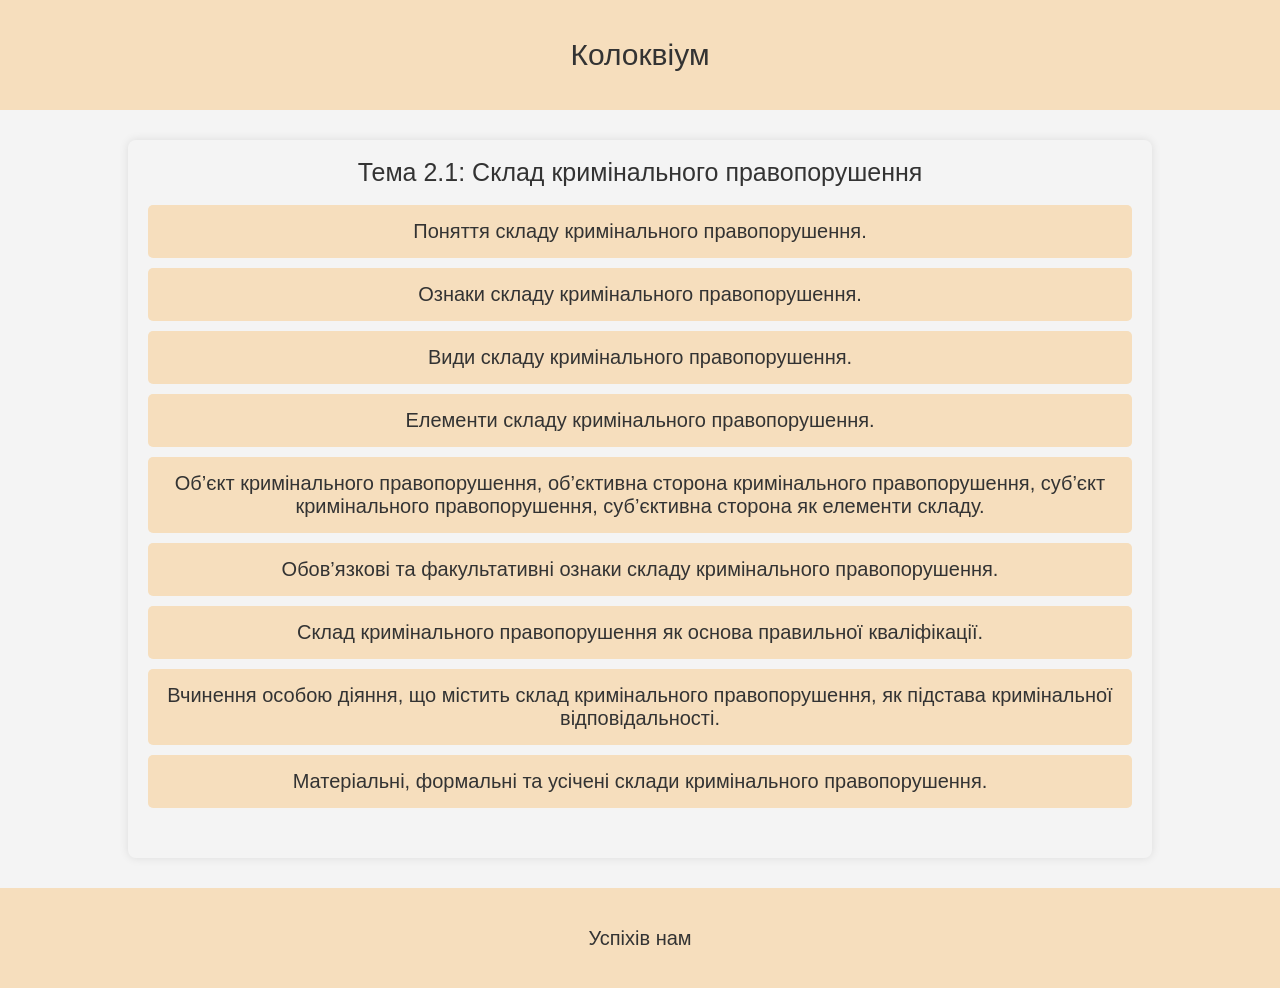
==== commit 08b78845: "Add files via upload" ====
--- a/index.html
+++ b/index.html
@@ -263,15 +263,6 @@
           </button>
           <div id="answer7" class="answer hidden">
             <p>
-              <span></span>
-            </p>
-          </div>
-          <button data-target="answer8">
-            Вчинення особою діяння, що містить склад кримінального
-            правопорушення, як підстава кримінальної відповідальності.
-          </button>
-          <div id="answer8" class="answer hidden">
-            <p>
               <span
                 >Склад кримінального правопорушення є основою правильної
                 кваліфікації</span
@@ -299,6 +290,21 @@
               його юридичних наслідків.
             </p>
           </div>
+          <button data-target="answer8">
+            Вчинення особою діяння, що містить склад кримінального
+            правопорушення, як підстава кримінальної відповідальності.
+          </button>
+          <div id="answer8" class="answer hidden">
+            <p>
+              <span
+                >Відповідно до Кримінального кодексу України, підставою
+                кримінальної відповідальності є вчинення особою суспільно
+                небезпечного діяння, що містить склад кримінального
+                правопорушення, передбаченого цим Кодексом (ч.1 ст. 2 КК
+                України).</span
+              >
+            </p>
+          </div>
           <button data-target="answer9">
             Матеріальні, формальні та усічені склади кримінального
             правопорушення.
--- a/css/style.css
+++ b/css/style.css
@@ -0,0 +1,70 @@
+@import url("reset.css");
+body {
+  font-family: "Roboto", sans-serif;
+  background-color: #f4f4f4;
+  color: #333;
+  font-size: 16px;
+}
+.header {
+  text-align: center;
+  font-size: 30px;
+  font-weight: 500;
+  padding: 40px 0;
+  background-color: rgb(246, 222, 189);
+  margin-bottom: 30px;
+}
+.main {
+  max-width: 80%;
+  margin: 0 auto;
+  margin-bottom: 30px;
+  text-align: center;
+  padding: 20px;
+  box-shadow: 0 0 10px rgba(0, 0, 0, 0.1);
+  border-radius: 8px;
+}
+section>h2{
+	font-size: 25px;
+	font-weight: 500;
+}
+.question {
+  margin: 20px 0;
+}
+button {
+  width: 100%;
+  padding: 15px 0;
+  font-size: 20px;
+  background-color: rgb(246, 222, 189);
+  border-radius: 5px;
+  margin-bottom: 10px;
+}
+button:hover {
+  background-color: rgb(169, 143, 107);
+}
+.answer {
+  margin: 10px 0;
+  padding: 10px;
+  display: none;
+  background-color: rgb(247, 236, 220);
+  box-shadow: 0 0 10px rgba(0, 0, 0, 0.1);
+  border-radius: 20px;
+}
+.answer > p {
+  line-height: 1.5;
+  margin: 10px 0;
+}
+.answer > p > span {
+  color: rgb(115, 88, 54);
+  font-style: oblique;
+  text-decoration: underline;
+  text-decoration-color: rgb(114, 7, 7);
+}
+.answer.active {
+  display: block;
+}
+footer {
+  text-align: center;
+  font-size: 20px;
+  font-weight: 500;
+  padding: 40px 0;
+  background-color: rgb(246, 222, 189);
+}
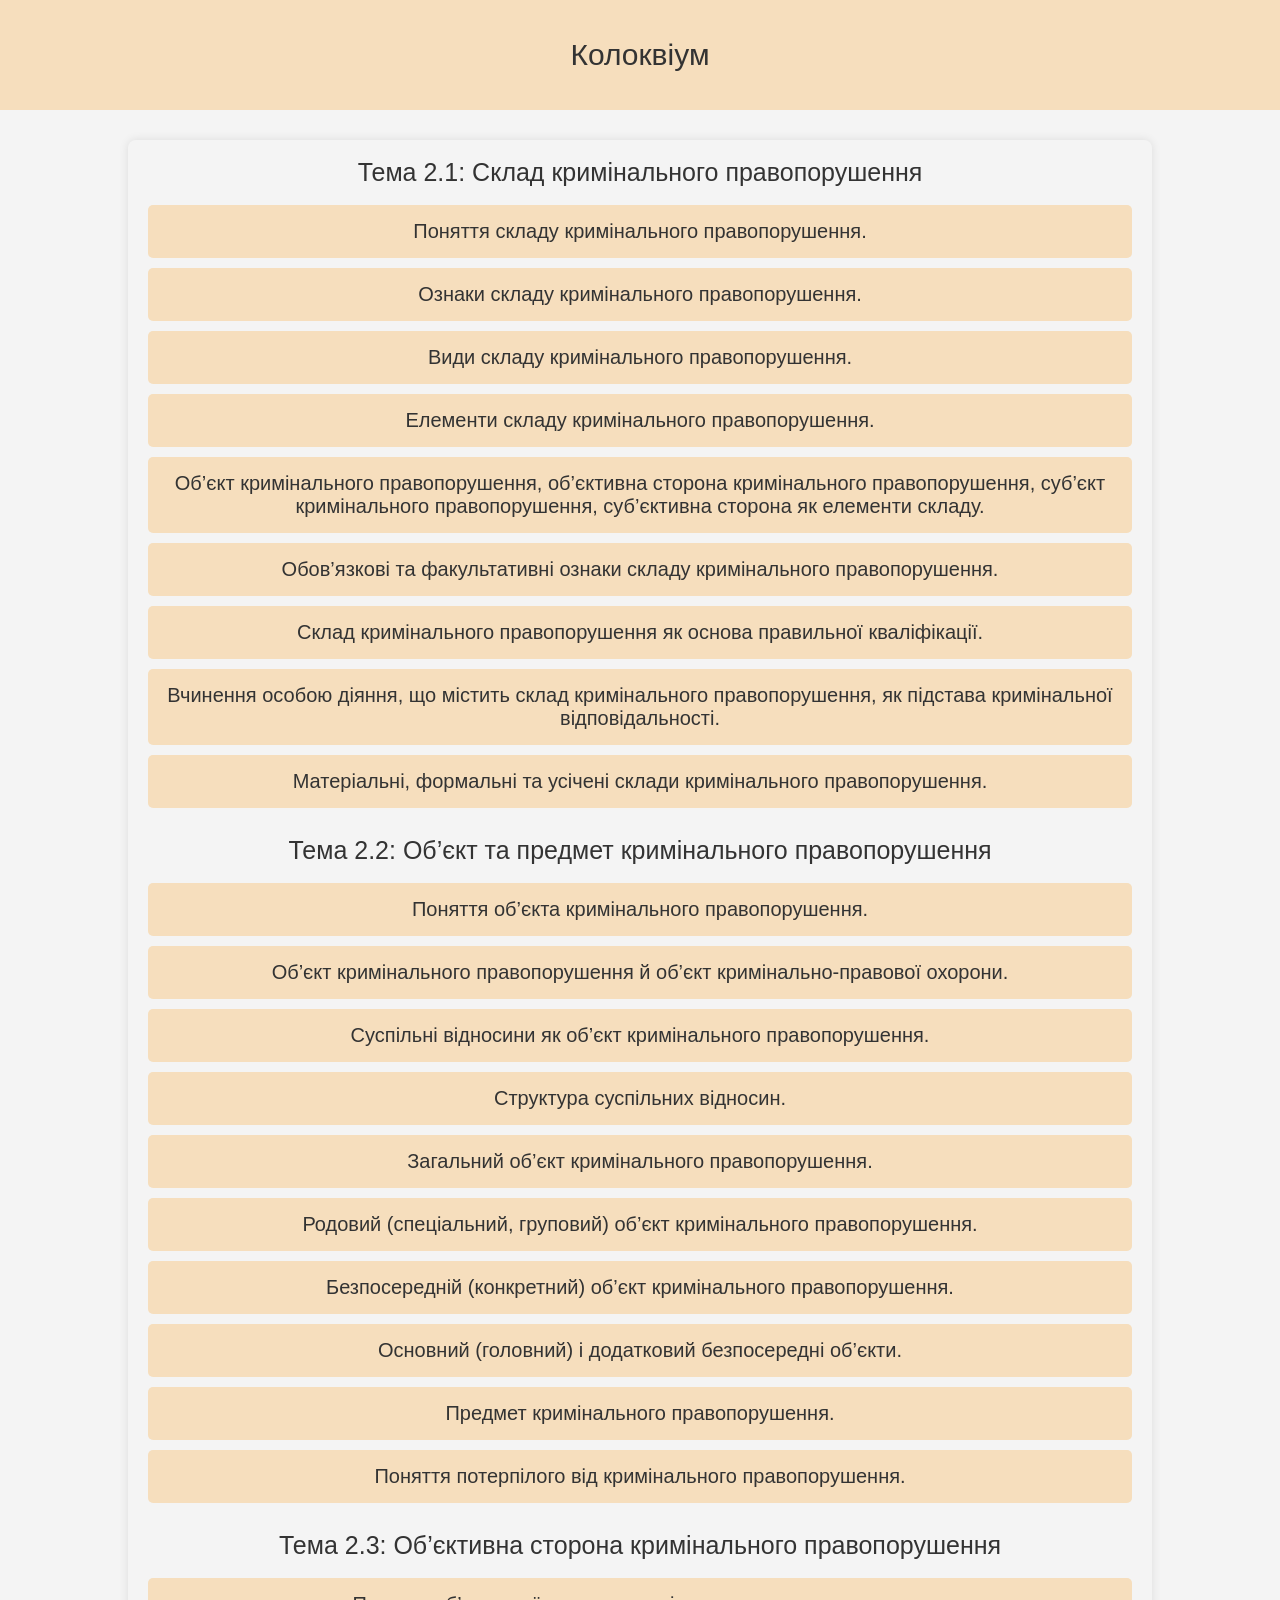
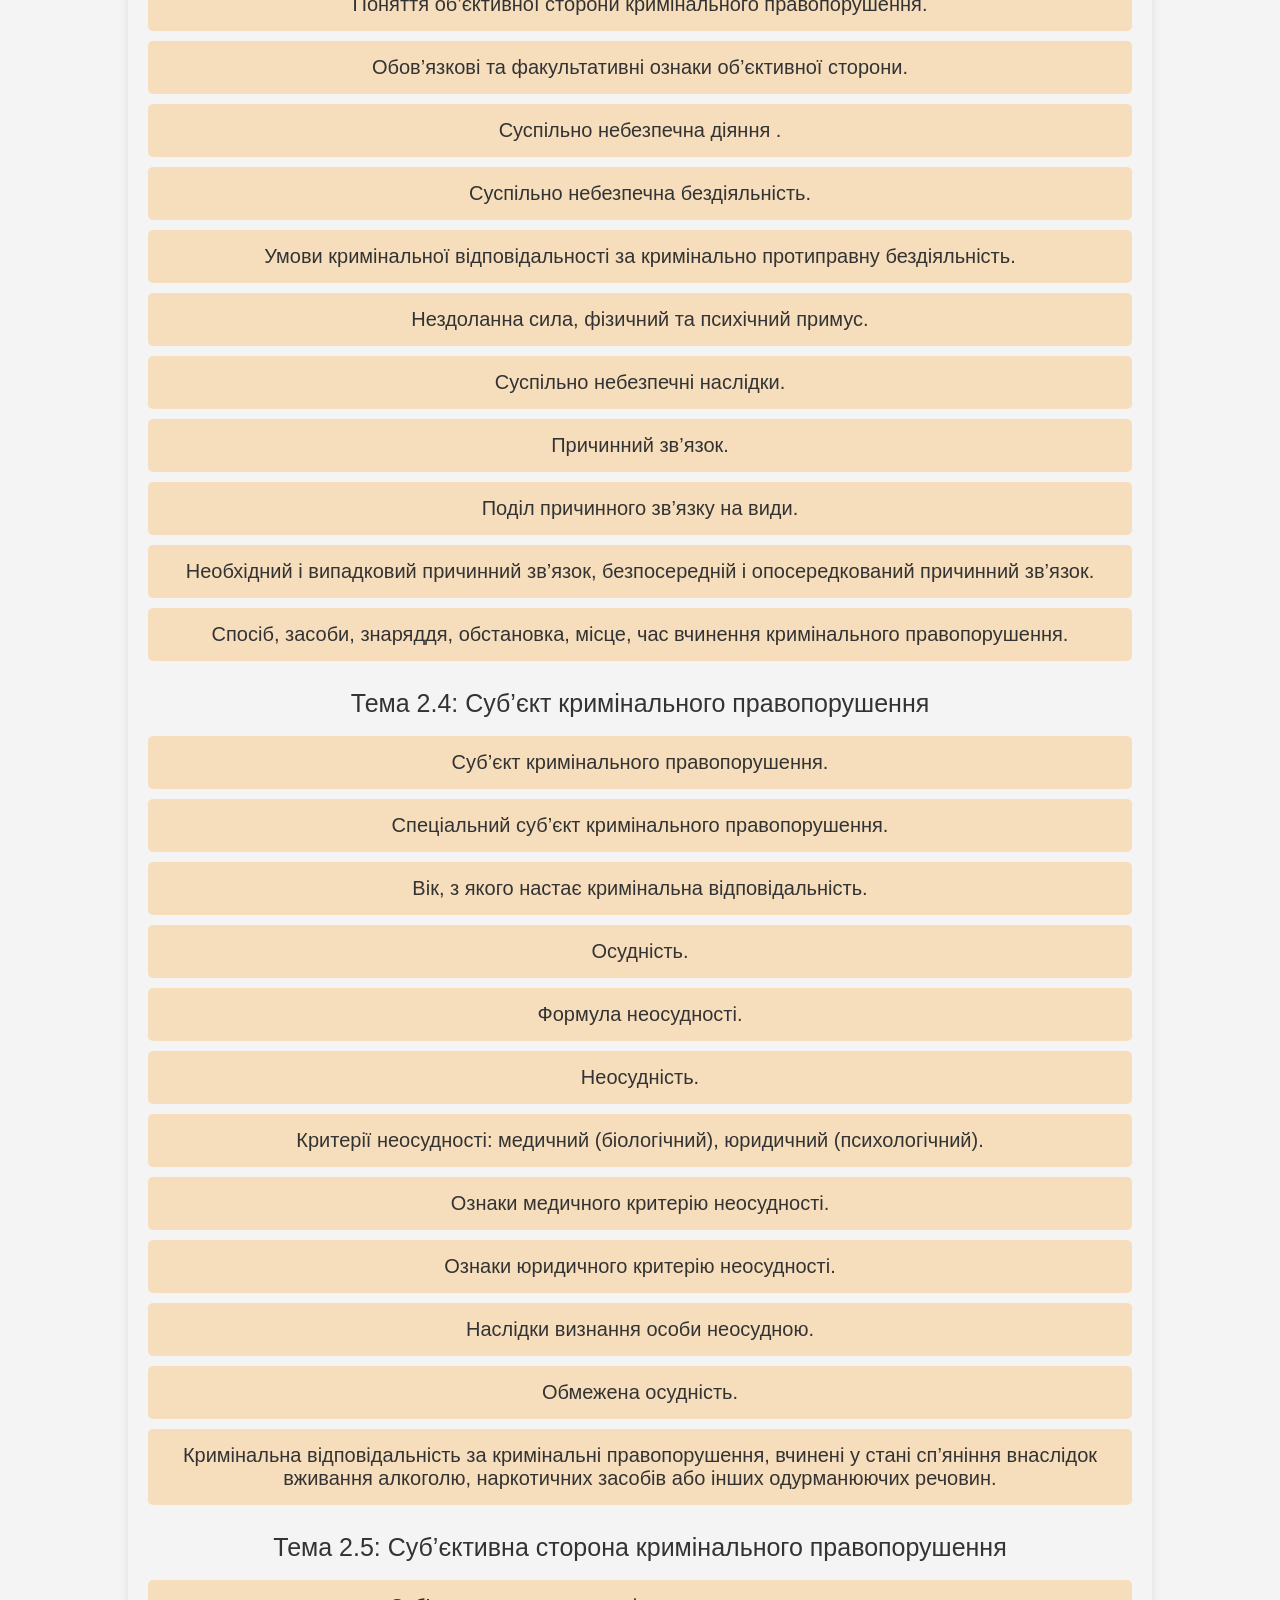
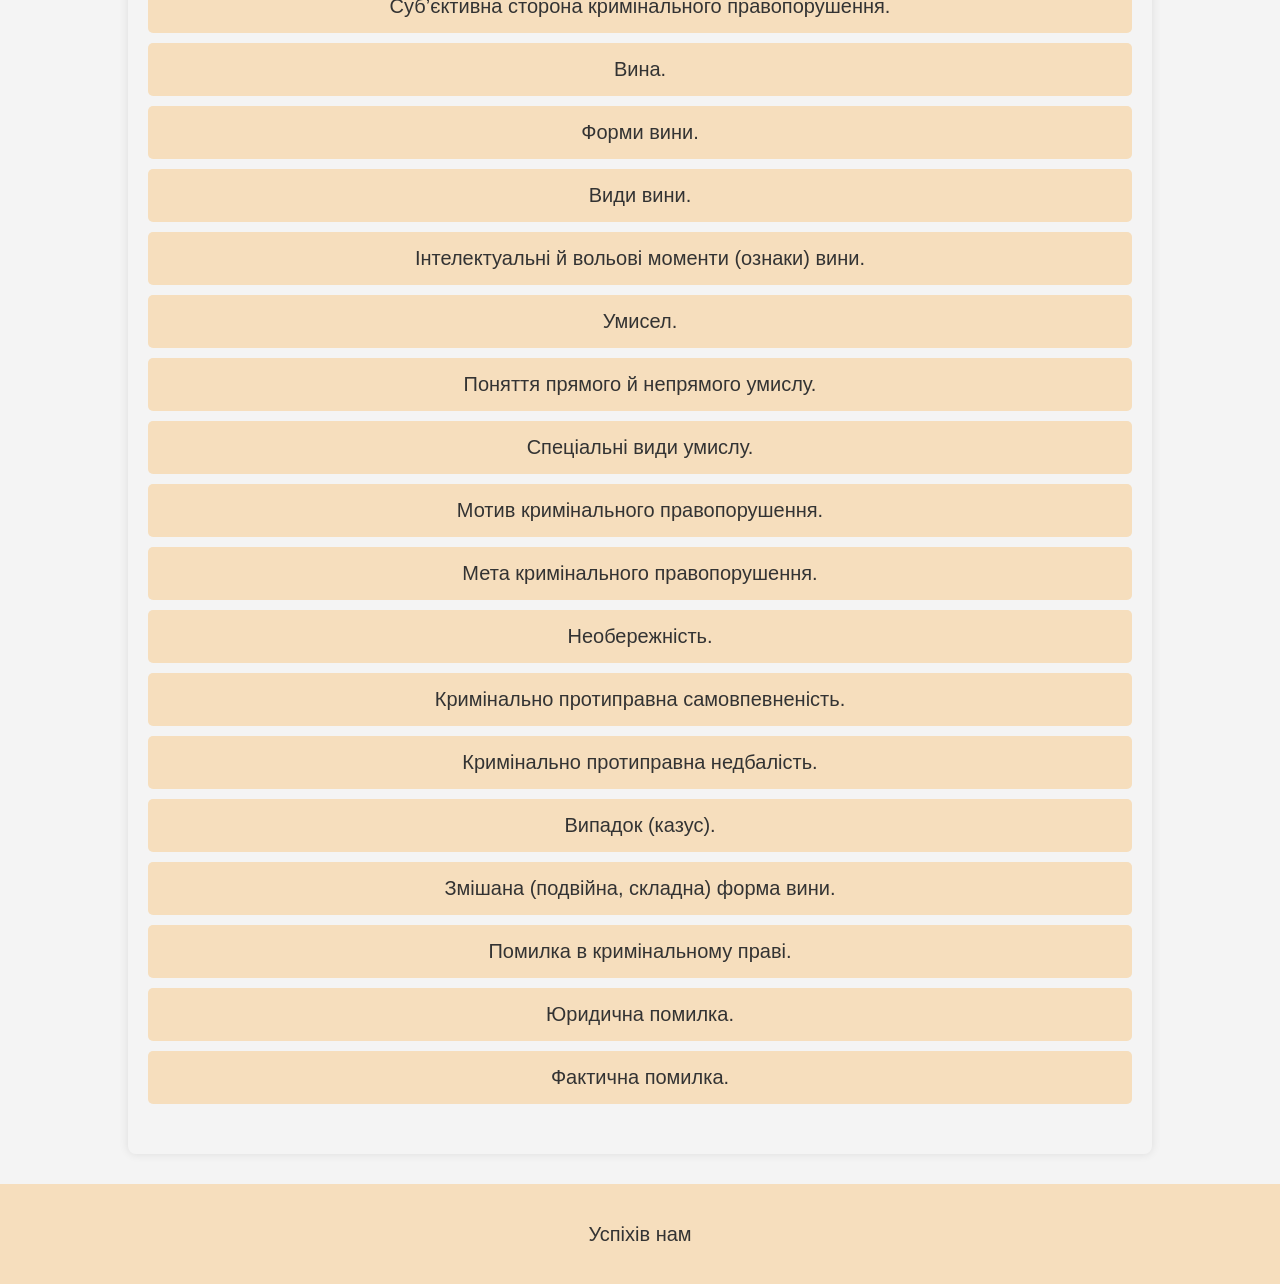
==== commit cf230f7b: "Add files via upload" ====
--- a/index.html
+++ b/index.html
@@ -366,6 +366,965 @@
           </div>
         </div>
       </section>
+      <section class="second-topic-section">
+        <h2>Тема 2.2: Об’єкт та предмет кримінального правопорушення</h2>
+        <div class="question">
+          <button data-target="answer10">
+            Поняття об’єкта кримінального правопорушення.
+          </button>
+          <div id="answer10" class="answer hidden">
+            <p>
+              <span>Об’єкт кримінального правопорушення </span>– це те, на що
+              спрямоване посягання і чому завдається шкода або створюється
+              загроза заподіяння шкоди внаслідок вчинення кримінального
+              правопорушення. Традиційно об’єктом кримінального правопорушення
+              визнають суспільні відносини, охоронювані кримінальним законом,
+              оскільки саме вони зазнають негативного впливу.
+            </p>
+          </div>
+          <button data-target="answer11">
+            Об’єкт кримінального правопорушення й об’єкт кримінально-правової
+            охорони.
+          </button>
+          <div id="answer11" class="answer hidden">
+            <p>
+              <span>Об’єкт кримінального правопорушення</span>– це суспільні
+              відносини, на які посягає кримінальне правопорушення і яким
+              завдається або може бути завдана шкода. Він визначає соціальну
+              сутність діяння та його суспільну небезпеку.
+            </p>
+            <p>
+              <span>Об’єкт кримінально-правової охорони </span>– це суспільні
+              відносини, права, свободи людини і громадянина, власність,
+              громадський порядок та інші блага, які кримінальне право покликане
+              захищати від кримінальних правопорушень.
+            </p>
+            <p>
+              <span
+                >Різниця між об’єктом кримінального правопорушення та об’єктом
+                кримінально-правової охорони полягає в тому, що:</span
+              >
+              <span>Об’єкт кримінального правопорушення </span>– це ті конкретні
+              суспільні відносини, на які вже посягнуло певне кримінальне
+              правопорушення та яким завдано або може бути завдано шкоди. Тобто
+              це сфера, що постраждала внаслідок діяння.
+              <span>Об’єкт кримінально-правової охорони </span> - це всі
+              суспільні відносини та блага, які кримінальне законодавство
+              захищає від можливих кримінальних правопорушень. Тобто це ширша
+              категорія, яка охоплює все те, що захищається кримінальним правом,
+              незалежно від того, чи було вчинене правопорушення.
+            </p>
+            <p>
+              <span
+                >Таким чином, об’єкт кримінально-правової охорони є потенційним,
+                загальним поняттям, а об’єкт кримінального правопорушення –
+                конкретним, визначеним у випадку вчиненого правопорушення.</span
+              >
+            </p>
+          </div>
+          <button data-target="answer12">
+            Суспільні відносини як об’єкт кримінального правопорушення.
+          </button>
+          <div id="answer12" class="answer hidden">
+            <p>
+              <span
+                >Суспільні відносини є об’єктом кримінального
+                правопорушення</span
+              >, оскільки саме на них посягає протиправне діяння, завдаючи шкоди
+              їх стабільності та нормальному функціонуванню. Вони мають
+              об’єктивний характер, існують незалежно від кримінального закону
+              та є первинними щодо нього. Суспільні відносини змінюються
+              відповідно до розвитку суспільства, що зумовлює зміну переліку та
+              змісту об’єктів кримінального правопорушення. Право є ключовим
+              механізмом їх охорони та регулювання.
+            </p>
+            <p>
+              <span
+                >Суспільні відносини визнаються об’єктом кримінального
+                правопорушення, що закріплено у положеннях Кримінального кодексу
+                України (ст. 1, 11, 111, 377 КК України). Відповідно до ст. 11
+                КК, кримінальне правопорушення є суспільно небезпечним діянням,
+                що посягає саме на суспільні відносини, які охороняються
+                законом.
+              </span>
+            </p>
+          </div>
+          <button data-target="answer13">Структура суспільних відносин.</button>
+          <div id="answer13" class="answer hidden">
+            <p>
+              <span
+                >В теорії кримінального права виділяють такі структурні елементи
+                суспільних відносин:</span
+              >
+            </p>
+            <p>
+              <span>Суб’єкти (носії) відносин.</span>Суб’єктами суспільних
+              відносин може виступати сама держава, різного роду об’єднання
+              громадян, юридичні та фізичні особи. Безсуб’єктних відносин у
+              реальній дійсності не може бути. Якщо відсутні учасники відносин,
+              то не існує і самих відносин, які завжди становлять певний
+              соціальний зв’язок між самими учасниками. Чітке встановлення
+              суб’єктів суспільних відносин дає можливість визначити конкретні
+              суспільні відносини, які виступають об’єктом того чи іншого
+              кримінально-караного посягання.
+            </p>
+            <p>
+              <span>Предмет, з приводу якого існують відносини.</span> Предметом
+              суспільних відносин, які виступають об’єктом кримінального
+              правопорушення, В.Я. Тацієм справедливо визнається все те, з
+              приводу чого або у зв’язку з чим існують самі ці відносини.
+              Предметом суспільних відносин1 можуть виступати ті чи інші явища
+              зовнішнього світу – різного роду фізичні тіла, речі, природні
+              об’єкти, товари, предмети, що мають відповідну цінність а також
+              сама людина. Всі суспільні відносини, що є об’єктом кримінального
+              правопорушення, залежно від їх предмета поділяються на дві групи –
+              матеріальні та нематеріальні.
+            </p>
+            <p>
+              <span
+                >Соціальний зв’язок (суспільно значуща діяльність) як зміст
+                відносин.</span
+              >
+              Соціальний зв’язок – це відповідний зв’язок та взаємодія суб’єктів
+              суспільних відносин. Соціальний зв’язок завжди перебуває в
+              нерозривному зв’язку з іншими структурними елементами суспільних
+              відносин, оскільки він є певною формою їх взаємодії і
+              взаємозв’язку. Він також знаходиться у тісному зв’язку з предметом
+              суспільних відносин, оскільки завжди є тим, з приводу чого або у
+              зв’язку з чим виникають і функціонують самі суспільні відносини.
+              Соціальний зв’язок завжди має об’єктивний характер і існує у
+              реальній дійсності. Ззовні він знаходить прояв у різних формах
+              нормальної людської діяльності: забезпечення безпеки руху та
+              експлуатації транспорту, раціонального використання природних
+              ресурсів, нормального функціонування органів державної влади тощо.
+            </p>
+          </div>
+          <button data-target="answer14">
+            Загальний об’єкт кримінального правопорушення.
+          </button>
+          <div id="answer14" class="answer hidden">
+            <p>
+              <span>Загальним об’єктом</span>кримінального правопорушення
+              вважається сукупність всіх суспільних відносин, які прийняті під
+              охорону чинного закону про кримінальну відповідальність. Загальний
+              об’єкт включає в себе всі відносини, що забезпечують охорону життя
+              та здоров’я особи, власності, системи господарювання, громадської
+              безпеки, миру та ін. Кожне кримінально-каране діяння, посягаючи на
+              ті або інші конкретні відносини, в кінцевому рахунку посягає в
+              цілому на всю систему охоронюваних кримінальним законом суспільних
+              відносин, тобто і на загальний об’єкт кримінального
+              правопорушення.
+            </p>
+          </div>
+          <button data-target="answer15">
+            Родовий (спеціальний, груповий) об’єкт кримінального правопорушення.
+          </button>
+          <div id="answer15" class="answer hidden">
+            <p>
+              <span>Родовим об’єктом</span>кримінального правопорушення визнають
+              окрему групу однорідних чи тотожних суспільних відносин, які
+              охороняються єдиним комплексом взаємопов’язаних
+              кримінально-правових норм. Родовий об’єкт утворює певну сферу
+              суспільних відносин з власно притаманними їй спільними рисами, на
+              які посягає група кримінальних правопорушень. Ці суспільні
+              відносини характеризуються однорідністю та взаємозалежністю. Саме
+              родовий об’єкт покладений в основу систематизації сучасного
+              українського кримінального законодавства, де за ознаками
+              однорідності охоронюваних суспільних відносин законодавець
+              відокремлює розділи Особливої частини КК. Наприклад, в розділі VI
+              Особливої частини КК України „ Кримінальні правопорушення проти
+              власності” містяться такі норми, які встановлюють відповідальність
+              за кримінально-карані посягання на суспільні відносини, які
+              забезпечують недоторканість власності (крадіжка, грабіж, розбій,
+              вимагання, шахрайства і т.д.).
+            </p>
+          </div>
+          <button data-target="answer16">
+            Безпосередній (конкретний) об’єкт кримінального правопорушення.
+          </button>
+          <div id="answer16" class="answer hidden">
+            <p>
+              <span>Безпосереднім об’єктом кримінальних правопорушень</span
+              >вважаються конкретні суспільні відносини, які поставлені
+              законодавцем під охорону певною кримінально-правовою нормою і яким
+              завдається шкода від кримінально-протиправних посягань. Так,
+              безпосереднім об’єктом вбивства є суспільні відносини, що
+              забезпечують життя окремої людини, хуліганства – суспільні
+              відносини, що забезпечують належний стан громадського порядку і
+              т.д. Безпосередній об’єкт є обов’язковою ознакою будь-якого складу
+              кримінального правопорушення, і саме на нього здійснюється
+              кримінально- протиправне посягання. Безпосередній об’єкт є
+              частиною видового, родового і загального об’єкта. До
+              безпосереднього об’єкта кримінального правопорушення законодавець
+              відносить лише ті суспільні відносини проти яких воно
+              безпосередньо спрямоване. Суспільні відносини, що складають
+              безпосередній об’єкт кримінального правопорушення, найбільш повно
+              і точно висловлює природу кримінально-караного посягання, його
+              специфічні ознаки, саме він має вирішальне значення для правильної
+              кваліфікації кримінального правопорушення.
+            </p>
+          </div>
+          <button data-target="answer17">
+            Основний (головний) і додатковий безпосередні об’єкти.
+          </button>
+          <div id="answer17" class="answer hidden">
+            <p>
+              <span
+                >Основним безпосереднім об’єктом кримінального
+                правопорушення</span
+              >визнаються такі суспільні відносини, порушення яких становить
+              соціальну сутність конкретного кримінально-протиправного посягання
+              та з метою охорони яких законодавцем встановлено кримінально-
+              правову норму, що передбачає відповідальність за її порушення.
+              Безпосередній об’єкт має вирішальне значення для вирішення
+              характеру суспільної небезпечності кримінального правопорушення;
+              тяжкості наслідків, що настали або могли настати; визначає місце
+              кримінально кримінально- правової норми в системі Особливої
+              частини КК України. Здійснюючи посягання на основний безпосередній
+              об’єкт, винна особа тим самим автоматично завдає шкоду суспільним
+              відносинам, які складають видовий та родовий об’єкти такого
+              кримінального правопорушення. Так, розбій – це напад з метою
+              заволодіння чужим майном, поєднаний із насильством, небезпечним
+              для життя чи здоров’я особи, яка зазнала нападу, або з погрозою
+              застосування такого насильства (ст.187 КК). Розбій завдає шкоди
+              відносинам власності, життю та здоров’ю особи. Основним
+              безпосереднім об’єктом цього кримінального правопорушення є
+              відносини власності, тому він і міститься у розділі VI „
+              Кримінальні правопорушення проти власності”, а обов’язковим
+              додатковим об’єктом виступають суспільні відносини, що
+              забезпечують життя та здоров’я потерпілих.
+            </p>
+            <p>
+              <span
+                >Основний безпосередній об’єкт – це головне суспільне
+                відношення, на яке посягає злочин.</span
+              >
+            </p>
+          </div>
+          <button data-target="answer18">
+            Предмет кримінального правопорушення.
+          </button>
+          <div id="answer18" class="answer hidden">
+            <p>
+              <span>Предметом </span>кримінального правопорушення вважаються
+              будь-які речі та тіла матеріального світу, а також інтелектуальні
+              і матеріальні цінності, впливаючи на які, винна особа завдає шкоди
+              охоронюваним законом суспільним відносинам.
+            </p>
+          </div>
+          <button data-target="answer19">
+            Поняття потерпілого від кримінального правопорушення.
+          </button>
+          <div id="answer19" class="answer hidden">
+            <p>
+              <span>Потерпілим у кримінальному провадженні</span>може бути
+              фізична особа, якій кримінальним правопорушенням завдано
+              моральної, фізичної або майнової шкоди, юридична особа, якій
+              кримінальним правопорушенням завдано майнової шкоди, а також
+              адміністратор за випуском облігацій, який відповідно до положень
+              Закону України "Про ринки капіталу та організовані товарні ринки"
+              діє в інтересах власників облігацій, яким кримінальним
+              правопорушенням завдано майнової шкоди.
+            </p>
+            <p><span>Згідно ч.1 ст.55 КПК</span></p>
+          </div>
+        </div>
+      </section>
+      <section class="third-topic-section">
+        <h2 class="third-topic-title">
+          Тема 2.3: Об’єктивна сторона кримінального правопорушення
+        </h2>
+        <div class="question">
+          <button data-target="answer20">
+            Поняття об’єктивної сторони кримінального правопорушення.
+          </button>
+          <div id="answer20" class="answer hidden">
+            <p>
+              <span>Об’єктивна сторона кримінального правопорушення</span>- це
+              зовнішній акт суспільно небезпечного діяння, тобто акт поведінки,
+              що здійснюється і виражається в заподіянні шкоди зазначеному
+              об’єкту (інтересам) або в створенні погрози заподіяння йому шкоди.
+            </p>
+          </div>
+          <button data-target="answer21">
+            Обов’язкові та факультативні ознаки об’єктивної сторони.
+          </button>
+          <div id="answer21" class="answer hidden">
+            <p>
+              <span
+                >До обов’язкових елементів об’єктивної сторони кримінального
+                правопорушення</span
+              >
+              належать ті обставини, що включаються законодавцем у склади
+              кримінальних правопорушень. Обов’язкові ознаки об’єктивної сторони
+              є ознаками складу кримінального правопорушення, тому вони завжди
+              враховуються при кримінально-правовій кваліфікації;
+            </p>
+            <p>
+              <span>До факультативних належать</span>ті елементи, що включаються
+              законодавцем у склади лише окремих кримінальних правопорушень.
+              Факультативні - враховуються при кваліфікації кримінального
+              правопорушення лише в тих випадках, коли вони прямо зазначені в
+              диспозиції кримінального закону; в окремих випадках факультативні
+              ознаки об’єктивної сторони впливають на кримінально-правову
+              кваліфікацію суспільно небезпечного діяння і враховуються при
+              призначенні покарання.
+            </p>
+          </div>
+          <button data-target="answer22">Суспільно небезпечна діяння .</button>
+          <div id="answer22" class="answer hidden">
+            <p>
+              <span>Суспільно небезпечне діяння</span>— юридично значиме діяння,
+              яке контролюється свідомістю людини (вольове діяння) і яке
+              заборонене законом.
+            </p>
+          </div>
+          <button data-target="answer23">
+            Суспільно небезпечна бездіяльність.
+          </button>
+          <div id="answer23" class="answer hidden">
+            <p>
+              <span>Протиправна бездіяльність</span>– це пасивна поведінка, яка
+              полягає у невиконанні або неналежному виконанні обов’язку діяти,
+              покладеного на відповідну особу законодавством, трудовими
+              (службовими) обов’язками, обумовленого її попередньою поведінкою
+              або загально визнаними морально етичними правилами.
+            </p>
+          </div>
+          <button data-target="answer24">
+            Умови кримінальної відповідальності за кримінально протиправну
+            бездіяльність.
+          </button>
+          <div id="answer24" class="answer hidden">
+            <p>
+              <span>Умови кримінальної відповідальності за бездіяльність:</span>
+            </p>
+            <p>
+              <span>Обов’язок діяти</span>- Відповідальність за бездіяльність
+              можлива лише в тому випадку, якщо особа була зобов’язана діяти
+              відповідно до закону або службових обов’язків.
+            </p>
+            <p>
+              <span>Реальна можливість діяти </span> - Особа повинна мати
+              реальну можливість виконати свої обов’язки. Якщо дія неможлива
+              через об’єктивні обставини (наприклад, фізичну неспроможність),
+              кримінальна відповідальність не настає.
+            </p>
+            <p>
+              Бездіяльність повинна спричинити певні кримінально-правові
+              наслідки, наприклад смерть або шкоду здоров’ю людини. Якщо особа
+              зобов’язана була діяти, але не зробила цього, і це призвело до
+              тяжких наслідків, вона може бути притягнута до кримінальної
+              відповідальності. Між бездіяльністю особи та шкідливими наслідками
+              має існувати прямий причинно-наслідковий зв’язок. (Наприклад,
+              лікар не надав допомогу пацієнту, що спричинило його смерть.)
+            </p>
+          </div>
+          <button data-target="answer25">
+            Нездоланна сила, фізичний та психічний примус.
+          </button>
+          <div id="answer25" class="answer hidden">
+            <p>
+              <span>Непереборна сила </span> -це надзвичайна і нездоланна в
+              певних умовах обставина. Джерелом непереборної сили можуть бути
+              явища природи, механізми, хвороба тощо. У діянні, вчиненому під
+              впливом непереборної сили, відсутня воля особи, відсутнє саме
+              протиправне діяння.
+            </p>
+            <p>
+              <span>Непереборний фізичний примус </span>- це такий протиправний
+              фізичний вплив однієї людини на іншу, що цілком пригнічує волю
+              особи, яка зазнала насильства, внаслідок чого вона була позбавлена
+              можливості вибрати бажаний варіант поведінки і, в результаті чого,
+              вчинила такі рухи, якими була заподіяна шкода іншій особі або не
+              вчинила тих дій, які вона мала була зробити в даній ситуації.
+            </p>
+            <p>
+              <span>Психічний примус </span>- це вимога вчинити певні дії або,
+              навпаки, не вчинити тих або інших дій, які у даній ситуації
+              повинні бути вчинені, під загрозою застосування фізичного
+              насильства, заподіяння матеріальної чи моральної шкоди.
+            </p>
+          </div>
+          <button data-target="answer26">Суспільно небезпечні наслідки.</button>
+          <div id="answer26" class="answer hidden">
+            <p>
+              <span> Суспільно небезпечні наслідки </span> - це передбачені
+              кримінально-правовою нормою матеріальна чи нематеріальна шкода,
+              заподіяна злочинною дією чи бездіяльністю суб'єкту посягання. 2.
+              це реальні шкідливі зміни, які відбуваються в об’єкті, що
+              охороняються кримінальним законом, внаслідок протиправного діяння.
+            </p>
+          </div>
+          <button data-target="answer27">Причинний зв’язок.</button>
+          <div id="answer27" class="answer hidden">
+            <p>
+              <span> Причинний зв’язок </span> - це об’єктивно існуючий зв’язок
+              між суспільно небезпечним діянням і суспільно небезпечним
+              наслідком, коли наслідки виникають у результаті вчинення діяння.
+              При цьому діяння у часі повинне обов’язково передувати наслідку,
+              викликати його, а наслідок – бути закономірним результатом цього
+              діяння.
+            </p>
+          </div>
+          <button data-target="answer28">
+            Поділ причинного зв’язку на види.
+          </button>
+          <div id="answer28" class="answer hidden">
+            <p>
+              <span
+                >У теорії кримінального права пропонується декілька видів
+                необхідних причинних зв’язків, що мають кримінально-правове
+                значення:
+              </span>
+            </p>
+            <p>
+              1) причинний зв’язок при безпосередньому заподіянні. Такий зв’язок
+              іноді називають безпосереднім або прямим причинним зв’язком
+              (наприклад, він має місце при нанесенні ножем удару, чим
+              спричинено тяжке тілесне ушкодження; постріл з пістолета, яким
+              спричинена смерть);
+            </p>
+            <p>
+              2) опосередкований причинний зв’язок, коли суб’єкт для заподіяння
+              суспільно небезпечних наслідків застосовує різні засоби,
+              механізми, пристосування чи використовує поведінку інших осіб або
+              тварин. Це, наприклад, має місце при направленні собак, внаслідок
+              нападу яких заподіюються тілесні ушкодження, або підмові до
+              вчинення кримінального правопорушення неосудних осіб чи осіб, які
+              не досягли віку кримінальної відповідальності;
+            </p>
+            <p>
+              3) причинний зв’язок при співучасті у вчиненні кримінального
+              правопорушення, коли дії співучасників перебувають у причинному
+              зв’язку зі кримінальним правопорушенням, що вчинений виконавцем;
+            </p>
+            <p>
+              4) причинний зв’язок за наявності особливих умов у потерпілого
+              (коли винний штовхає потерпілого, який внаслідок перебування у
+              стані сп’яніння падає і одержує тілесні ушкодження).
+            </p>
+          </div>
+          <button data-target="answer29">
+            Необхідний і випадковий причинний зв’язок, безпосередній і
+            опосередкований причинний зв’язок.
+          </button>
+          <div id="answer29" class="answer hidden">
+            <p>
+              <span>Необхідний причинний зв’язок </span>відбиває закономірності
+              розвитку об’єктивного світу, коли причина сама у собі містить
+              реальну можливість настання певного наслідку.
+            </p>
+            <p>
+              <span> Випадковий причинний зв’язок </span>– це наслідки, які
+              настають через випадкові обставини, а не закономірно випливають із
+              дій особи. Випадковий причинний зв’язок не може бути підставою для
+              кримінальної відповідальності, оскільки наслідки настали через
+              випадкові обставини.
+            </p>
+            <p>
+              <span>Безпосередній причинний зв’язок - </span>причинний зв’язок,
+              при якому діяння особи є головною і прямою причиною кримінально
+              протиправного наслідку, без впливу сторонніх факторів. Ознаки:
+              діяння безпосередньо викликає наслідок, відсутні проміжні
+              обставини, що могли б змінити розвиток подій, між діянням і
+              наслідком є пряма залежність.
+            </p>
+            <p>
+              <span> Опосередкований причинний зв’язок</span>- це причинний
+              зв’язок, при якому між діянням особи і злочинним наслідком існують
+              проміжні обставини (наприклад, дії інших осіб, природні явища,
+              технічні несправності тощо).
+            </p>
+          </div>
+          <button data-target="answer30">
+            Спосіб, засоби, знаряддя, обстановка, місце, час вчинення
+            кримінального правопорушення.
+          </button>
+          <div id="answer30" class="answer hidden">
+            <p>
+              <span> Місце вчинення кримінального правопорушення</span>це певна
+              територія або інше місце, де відбувається суспільно небезпечне
+              діяння і настають його суспільно небезпечні наслідки.
+            </p>
+            <p>
+              <span> Час вчинення кримінального правопорушення </span>- це
+              певний відрізок (проміжок) часу, протягом якого відбувається
+              суспільно небезпечне діяння і настають суспільно небезпечні
+              наслідки.
+            </p>
+            <p>
+              <span>Обстановка вчинення кримінального правопорушення </span>- це
+              конкретні об’єктивно-предметні умови, в яких вчиняється
+              кримінальне правопорушення.
+            </p>
+            <p>
+              <span>Спосіб вчинення кримінального правопорушення </span>– це
+              певний порядок, метод, послідовність рухів і прийомів, які
+              використовуються особою в процесі здійснення суспільно
+              небезпечного діяння на охоронювані кримінальним законом суспільні
+              відносини.
+            </p>
+            <p>
+              <span>Засоби вчинення кримінального правопорушення </span>- це
+              предмети матеріального світу, за допомогою яких особа вчинює
+              кримінальне правопорушення.
+            </p>
+            <p>
+              <span>Під знаряддями розуміються </span> предмети, використовуючи
+              які особа вчиняє фізичний вплив на певні матеріальні об’єкти
+              (наприклад, вогнепальна і холодна зброя, транспортні засоби).
+            </p>
+          </div>
+        </div>
+      </section>
+      <section class="forth-topic-section">
+        <h2 class="forth-topic-title">
+          Тема 2.4: Суб’єкт кримінального правопорушення
+        </h2>
+        <div class="question">
+          <button data-target="answer31">
+            Суб’єкт кримінального правопорушення.
+          </button>
+          <div id="answer31" class="answer hidden">
+            <p>
+              <span> Суб’єкт кримінального правопорушення </span>фізична осудна
+              особа, яка вчинила кримінальне правопорушення у віці, з якого
+              відповідно до ККУ може наставати кримінальна відповідальність.
+            </p>
+          </div>
+          <button data-target="answer32">
+            Спеціальний суб’єкт кримінального правопорушення.
+          </button>
+          <div id="answer32" class="answer hidden">
+            <p>
+              <span> Спеціальний суб’єкт кримінального правопорушення </span>-
+              фізична осудна особа, яка вчинила у віці, з якого може наставати
+              кримінальна відповідальність, кримінальне правопорушення та яка
+              має додаткові спеціальні (особливі) ознаки, передбачені в статті
+              Особливої частини для суб’єкта конкретного складу кримінального
+              правопорушення (службові особи).
+            </p>
+          </div>
+          <button data-target="answer33">
+            Вік, з якого настає кримінальна відповідальність.
+          </button>
+          <div id="answer33" class="answer hidden">
+            <p>
+              <span> Вік, з якого настає кримінальна відповідальність </span>–
+              загальний вік особи, з якого настає кримінальна відповідальність
+              16 років, зниженим віком особи, з якого може наставати кримінальна
+              відповідальність є 14 років.
+            </p>
+          </div>
+          <button data-target="answer34">Осудність.</button>
+          <div id="answer34" class="answer hidden">
+            <p>
+              <span> Осудність</span>це психічний стан особи, який полягає у її
+              здатності за станом психічного здоров’я, за рівнем
+              соціально-психологічного розвитку і соціалізації, а також за віком
+              усвідомлювати фактичний характер і суспільну небезпеку своїх дій,
+              керувати ними під час скоєння кримінального правопорушення і нести
+              у зв’язку з цим кримінальну відповідальність
+            </p>
+          </div>
+          <button data-target="answer35">Формула неосудності.</button>
+          <div id="answer35" class="answer hidden">
+            <p>
+              <span> Формула неосудності. </span>Формула містить як медичні, так
+              і юридичні ознаки (критерії). У науці кримінального права така
+              формула отримала найменування змішаної формули неосудності.
+              Поєднавши в цій формулі медичні і юридичні ознаки, законодавець
+              обмежив тим самим поняття неосудності чіткими, суворо визначеними
+              законом, рамками. Закріплені в законі ознаки є однаково
+              обов'язковими як для експертів, так і для юристів при вирішенні
+              питання про неосудність конкретної особи.
+            </p>
+          </div>
+          <button data-target="answer36">Неосудність.</button>
+          <div id="answer36" class="answer hidden">
+            <p>
+              <span> Неосудність</span>- це неспроможність особи під час
+              вчинення суспільно небезпечного діяння усвідомлювати свої дії або
+              керувати ними внаслідок хронічної психічної хвороби, тимчасового
+              розладу психічної діяльності, слабоумства чи іншого хворобливого
+              стану.
+            </p>
+          </div>
+          <button data-target="answer37">
+            Критерії неосудності: медичний (біологічний), юридичний
+            (психологічний).
+          </button>
+          <div id="answer37" class="answer hidden">
+            <p>
+              <span
+                >Критерії неосудності: медичний (біологічний), юридичний
+                (психологічний). </span
+              >Поняття неосудності включає в себе два критерії – медичний та
+              юридичний. Закріплені в законі ознаки є однаково обов’язковими як
+              для експертів, так і для юристів при вирішенні питання про
+              неосудність конкретної особи.
+            </p>
+          </div>
+          <button data-target="answer38">
+            Ознаки медичного критерію неосудності.
+          </button>
+          <div id="answer38" class="answer hidden">
+            <p>
+              <span> Ознаки медичного критерію неосудності.</span>Пов’язаний з
+              психологічним захворюванням та хворобливою природою психічного
+              розладу здоров’я людини Це хронічна психічна хвороба, тимчасовий
+              розлад психічної діяльності, слабоумство чи інший хворобливий стан
+              (ч. 2 ст. 19 КК). Для наявності медичного критерію достатньо
+              одного із зазначених видів психічного розладу здоров’я людини.
+            </p>
+          </div>
+          <button data-target="answer39">
+            Ознаки юридичного критерію неосудності.
+          </button>
+          <div id="answer39" class="answer hidden">
+            <p>
+              <span>Ознаки юридичного критерію неосудності. </span>Означає
+              нездатність особи усвідомлювати свої дії або керувати ними
+              внаслідок психічного захворювання або розладу психічної
+              діяльності. Свідомість і воля тісно пов’язані між собою і
+              знаходять свій вияв у психологічній діяльності людини. Встановлює
+              ту межу тяжкості психічного захворювання, починаючи з якої особа
+              визнається неосудною.
+            </p>
+          </div>
+          <button data-target="answer40">
+            Наслідки визнання особи неосудною.
+          </button>
+          <div id="answer40" class="answer hidden">
+            <p>
+              <span>Наслідки визнання особи неосудною. </span>Неосудна особа не
+              підлягає кримінальній відповідальності за вчинене нею суспільно
+              небезпечне діяння, оскільки воно вчиняється без відповідного
+              усвідомлення суспільної небезпечності такої поведінки і здатності
+              керувати нею. До такої особи за призначенням суду можуть
+              застосовуватися примусові заходи медичного характеру, якщо така
+              особа за характером вчиненого нею діяння і за своїм психічним
+              станом становить небезпеку для суспільства.
+            </p>
+          </div>
+          <button data-target="answer41">Обмежена осудність.</button>
+          <div id="answer41" class="answer hidden">
+            <p>
+              <span> Обмежена осудність </span>– це психічний стан особи, при
+              якому під час скоєння кримінального правопорушення у винного була
+              обмежена здатність усвідомлювати фактичний характер або суспільну
+              небезпеку своїх дій (бездіяльності) або керувати ними в силу
+              розладу психічної діяльності або інших психічних аномалій, що не
+              виключає кримінальну відповідальність та покарання такої особи.
+              Підлягає кримінальній відповідальності особа, визнана судом
+              обмежено осудною, тобто така, яка під час вчинення кримінального
+              правопорушення, через наявний у неї психічний розлад, не була
+              здатна повною мірою усвідомлювати свої дії (бездіяльність) та
+              (або) керувати ними. Визнання особи обмежено осудною враховується
+              судом при призначенні покарання і може бути підставою для
+              застосування примусових заходів медичного характеру.
+            </p>
+          </div>
+          <button data-target="answer42">
+            Кримінальна відповідальність за кримінальні правопорушення, вчинені
+            у стані сп’яніння внаслідок вживання алкоголю, наркотичних засобів
+            або інших одурманюючих речовин.
+          </button>
+          <div id="answer42" class="answer hidden">
+            <p>
+              <span
+                >Кримінальна відповідальність за кримінальні правопорушення,
+                вчинені у стані сп’яніння внаслідок вживання алкоголю,
+                наркотичних засобів або інших одурманюючих речовин. </span
+              >Особа, яка вчинила кримінальне правопорушення у стані
+              алкогольного, наркотичного чи іншого сп’яніння або під впливом
+              лікарських препаратів, що знижують увагу та швидкість реакції,
+              підлягає кримінальній відповідальності.
+            </p>
+          </div>
+        </div>
+      </section>
+      <section class="fifth-topic-section">
+        <h2 class="fifth-topic-title">
+          Тема 2.5: Суб’єктивна сторона кримінального правопорушення
+        </h2>
+        <div class="question">
+          <button data-target="answer43">
+            Суб’єктивна сторона кримінального правопорушення.
+          </button>
+          <div id="answer43" class="answer hidden">
+            <p>
+              <span> Суб’єктивна сторона кримінального правопорушення </span>–
+              це психічна діяльність особи, що характеризує ставлення її
+              свідомості й волі до вчинюваного нею суспільно небезпечного діяння
+              та до його наслідків. Ознаками суб'єктивної сторони є вина, мотив
+              і мета, які хоча й тісно пов'язані між собою, однак мають
+              самостійне юридичне значення.
+            </p>
+          </div>
+          <button data-target="answer44">Вина.</button>
+          <div id="answer44" class="answer hidden">
+            <p>
+              <span>Вина </span>– психічне ставлення особи до вчинюваної дії чи
+              бездіяльності, передбаченої ККУ, та її наслідків, виражене у формі
+              умислу або необережності.
+            </p>
+          </div>
+          <button data-target="answer45">Форми вини.</button>
+          <div id="answer45" class="answer hidden">
+            <p>
+              <span> Форми вини. </span>Вина виражається у формі умислу,
+              необережності та змішаної форми.
+            </p>
+          </div>
+          <button data-target="answer46">Види вини.</button>
+          <div id="answer46" class="answer hidden">
+            <p>
+              <span> Види вини.</span>Оскільки вина виражається у формі умислу
+              та необережності, то така форма вини як умисел поділяється на
+              прямий та непрямий, а необережність може виступати як кримінальна
+              протиправна самовпевненність та кримінальна протиправна
+              недбалість.
+            </p>
+          </div>
+          <button data-target="answer47">
+            Інтелектуальні й вольові моменти (ознаки) вини.
+          </button>
+          <div id="answer47" class="answer hidden">
+            <p>
+              <span>Умисел</span>Прямий (Інтелектуальний елемент (момент)
+              утворюють усвідомлення особою суспільної небезпеки своєї поведінки
+              та передбачення її шкідливих наслідків. Свідомість охоплює не
+              тільки чітке розуміння фактичного боку кримінального
+              правопорушення, його змісту, характеру й усіх інших об’єктивних
+              ознак, а й певне розуміння соціально-політичної значущості
+              вчиненого діяння, його соціальної шкідливості. Передбачення
+              означає, що у свідомості цієї особи склалося певне уявлення про
+              можливі чи неминучі наслідки свого діяння. При цьому передбачення
+              тут має конкретний характер. Особа чітко уявляє, що саме її
+              конкретні діяння спричиняють або можуть спричинити суспільно
+              небезпечні наслідки. Вольовий момент прямого умислу – це бажання
+              настання передбачуваних наслідків свого діяння. Зазвичай особа
+              прагне досягти якоїсь мети, задовольнити якусь потребу. Не
+              правильне визначення правоохоронними органами елементів прямого
+              умислу призводить до неправомірного притягнення осіб до
+              кримінальної відповідальності, несправедливого судового вироку) o
+              непрямий (В частині усвідомлення особою суспільної небезпеки своєї
+              поведінки та передбачення її шкідливих наслідків він є аналогічним
+              відповідному елементу прямого умислу. Проте передбачення за
+              непрямого умислу має свою розпізнавальну особливість. Як і за
+              прямого умислу, воно має конкретний характер. Особа в такому разі
+              чітко усвідомлює, що саме її конкретні дії чи бездіяльність можуть
+              потягти суспільно небезпечні наслідки. Однак наслідки ці особа
+              передбачає лише як можливі наслідки свого діяння. Передбачення
+              неминучості настання наслідків за непрямого умислу виключається
+              через особливості вольової сфери психічної діяльності, що дійсно
+              пов’язана з її інтелектуальною діяльністю. Різняться прямий та
+              непрямий умисел і за вольовим елементом. Якщо вольовий момент
+              прямого умислу – це бажання настання передбачуваних наслідків
+              свого діяння, то при непрямому умислу особа не бажає, але свідомо
+              припускає їх настання.)
+            </p>
+            <p>
+              <span>необережність </span>o кримінальна протиправна
+              самовпевненність (Інтелектуальний елемент кримінальної
+              протиправної самовпевненості у законі відображений вказівкою на
+              ставлення суб’єкта до суспільно небезпечних наслідків. Особа,
+              здійснюючи певний вчинок і усвідомлюючи фактичний бік власного
+              діяння, не оцінює свою поведінку як суспільно небезпечну. При
+              цьому суб’єкт передбачає, що діяння, подібні вчиненому ним,
+              взагалі призводять до суспільно небезпечних наслідків, однак саме
+              вчинена ним дія (бездіяльність) таких наслідків не повинна
+              спричинити. Вольовий елемент кримінальної протиправної
+              самовпевненості полягає в тому, що особа легковажно розраховує на
+              відвернення суспільно небезпечних наслідків. При цьому особа
+              розраховує на цілком реальні обставини, котрі за своїми
+              властивостями дійсно здатні відвернути настання наслідків.) o
+              кримінальна протиправна недбалість (Інтелектуальний елемент
+              кримінальної протиправної недбалості полягає у непередбаченні
+              особою наслідків свого діяння, що свідчить про її зневажливе
+              ставлення до суспільних інтересів, недостатню передбачливість у
+              здійсненні службових обов’язків, виконанні спеціальних правил, які
+              регулюють певну діяльність. Вольовий момент кримінально
+              протиправної недбалості означає обов’язок особи передбачити
+              можливість настання суспільно небезпечних наслідків за не
+              дотримання обов’язкових для цієї особи запобіжних заходів. При
+              цьому особа, маючи реальну можливість передбачити суспільно
+              небезпечні наслідки своєї поведінки, не мобілізує свої психічні
+              здібності для того, щоб здійснити вольові дії, необхідні для
+              запобігання таких наслідків.)
+            </p>
+          </div>
+          <button data-target="answer48">Умисел.</button>
+          <div id="answer48" class="answer hidden">
+            <p>
+              <span>Умисел </span>– це усвідомлення особою суспільно
+              небезпечного характеру своїх дій (чи бездіяльності), передбачення
+              їх наслідків й бажання їх настання або свідоме їх допускання.
+            </p>
+          </div>
+          <button data-target="answer49">
+            Поняття прямого й непрямого умислу.
+          </button>
+          <div id="answer49" class="answer hidden">
+            <p>
+              <span>Прямим є умисел </span>, якщо особа усвідомлювала суспільно
+              небезпечний характер свого діяння (дії або бездіяльності),
+              передбачала його суспільно небезпечні наслідки і бажала їх
+              настання.
+            </p>
+            <p>
+              <span>Непрямим</span>є умисел, якщо особа усвідомлювала суспільно
+              небезпечний характер свого діяння (дії або бездіяльності),
+              передбачала його суспільно небезпечні наслідки і хоча не бажала,
+              але свідомо припускала їх настання.
+            </p>
+          </div>
+          <button data-target="answer50">Спеціальні види умислу.</button>
+          <div id="answer50" class="answer hidden">
+            <p>
+              Залежно від часу виникнення розрізняють заздалегідь обміркований
+              умисел (момент його виникнення та безпосередня реалізація
+              відокремлюються один від одного певним проміжком часу. Протягом
+              цього часу винний розробляє план вчинення кримінального
+              правопорушення, підшукує співучасників, визначає час і місце
+              вчинення кримінального правопорушення тощо.) та умисел, що виникає
+              раптово (характерним є його раптова поява, поєднана з негайною
+              реалізацією. Формування умислу поєднується з тяжкими
+              переживаннями, приниженнями тощо.)
+            </p>
+            <p>
+              За спрямованістю і конкретизацією бажаного результату умисел
+              поділяється на визначений (є характерною чітка конкретизація
+              результату діяння під час передбачення суб’єктом його наслідків.
+              Винний передбачає конкретні наслідки й бажає їх настання або
+              свідомо допускає.) і невизначений (характерним є те, що винний під
+              час передбачення можливості настання шкідливих наслідків не надає
+              їм індивідуальної визначеності. У суб’єкта відсутнє чітке уявлення
+              про розмір шкоди, характер і тяжкість наслідків тощо.)
+            </p>
+          </div>
+          <button data-target="answer51">
+            Мотив кримінального правопорушення.
+          </button>
+          <div id="answer51" class="answer hidden">
+            <p>
+              <span> Мотив кримінального правопорушення </span>- інтегральне
+              психічне утворення, яке спонукає особу до вчинення суспільно
+              небезпечного діяння та є його підставою.
+            </p>
+          </div>
+          <button data-target="answer52">
+            Мета кримінального правопорушення.
+          </button>
+          <div id="answer52" class="answer hidden">
+            <p>
+              <span>Мета кримінального правопорушення </span>правопорушення -
+              слід розуміти уявлення про той ідеальний образ бажаного
+              майбутнього результату суспільно небезпечного діяння
+            </p>
+          </div>
+          <button data-target="answer53">Необережність.</button>
+          <div id="answer53" class="answer hidden">
+            <p>
+              <span> Необережність </span>Необережність – це одна з форм вини,
+              що характеризується легковажним розрахунком на запобігання
+              шкідливих наслідків діяння особи, або відсутністю передбачення
+              настання таких наслідків.
+            </p>
+          </div>
+          <button data-target="answer54">
+            Кримінально протиправна самовпевненість.
+          </button>
+          <div id="answer54" class="answer hidden">
+            <p>
+              Необережність є кримінальною протиправною самовпевненістю, якщо
+              особа передбачала можливість настання суспільно небезпечних
+              наслідків свого діяння, але легковажно розраховувала на їх
+              відвернення
+            </p>
+          </div>
+          <button data-target="answer60">
+            Кримінально протиправна недбалість.
+          </button>
+          <div id="answer60" class="answer hidden">
+            <p>
+              Необережність є кримінальною протиправною недбалістю, якщо особа
+              не передбачала можливості настання суспільно небезпечних наслідків
+              свого діяння, хоча повинна була й могла їх передбачити
+            </p>
+          </div>
+          <button data-target="answer55">Випадок (казус).</button>
+          <div id="answer55" class="answer hidden">
+            <p>
+              <span> Випадок (казус) </span>- це такий психічний стан особи, за
+              якого вона не передбачає настання суспільно небезпечних наслідків,
+              не повинна була чи (і) не могла їх передбачити. Випадок виключає
+              вину в поведінці особи.
+            </p>
+          </div>
+          <button data-target="answer56">
+            Змішана (подвійна, складна) форма вини.
+          </button>
+          <div id="answer56" class="answer hidden">
+            <p>
+              <span> Змішана (подвійна, складна) форма вини </span>- психічне
+              ставлення до порушення відповідних правил безпеки визнається
+              умисним, оскільки суб’єкт свідомо їх порушує та бажає цього, а
+              ставлення до наслідків — необережним. Подвійна вина виникає й
+              тоді, коли діяння суб’єкта породжує різні наслідки, до одних із
+              яких він ставиться умисно, до інших – необережно.
+            </p>
+          </div>
+          <button data-target="answer57">Помилка в кримінальному праві.</button>
+          <div id="answer57" class="answer hidden">
+            <p>
+              <span>Помилка в кримінальному праві </span>- це неправильне
+              уявлення особи про дійсний юридичний або фактичний характер
+              учиненого нею діяння та його наслідки. Характер помилки може
+              значно вплинути на правильне встановлення дійсного змісту
+              суб’єктивної сторони кримінального правопорушення, а також на
+              вирішення питання про правову оцінку вчиненого. Залежно від змісту
+              неправильного уявлення особи розрізняють два види помилки:
+              юридичну та фактичну.
+            </p>
+          </div>
+          <button data-target="answer58">Юридична помилка.</button>
+          <div id="answer58" class="answer hidden">
+            <p>
+              <span> Юридична помилка </span>- це неправильне уявлення особи про
+              юридичну природу вчиненого діяння, його правову оцінку та
+              наслідки. В кримінально-правовій теорії такий вид помилки іноді
+              називають "помилкою в праві". Юридичну помилку, як правило
+              поділяють на 3 види: помилка в кримінальної протиправності діяння,
+              помилку в кваліфікації кримінального правопорушення, помилку у
+              виді та розмірі покарання.
+            </p>
+          </div>
+          <button data-target="answer59">Фактична помилка.</button>
+          <div id="answer59" class="answer hidden">
+            <p>
+              <span>Фактична помилка </span>- це неправильне уявлення особи про
+              обставини, що утворюють об’єктивні ознаки конкретного складу
+              кримінального правопорушення. У теорії кримінального права
+              переважно виділяють такі види фактичних помилок:
+            </p>
+            <p>
+              помилка в ознаках об'єкта кримінального правопорушення (помилка в
+              суспільних відносинах, помилка в предметі кримінального
+              правопорушення, помилка в потерпілому від кримінального
+              правопорушення);
+            </p>
+            <p>
+              помилка в ознаках об’єктивної сторони кримінального правопорушення
+              (помилка в засобах вчинення кримінального правопорушення, помилка
+              в розвитку причинного зв'язку, помилка в суспільно небезпечних
+              наслідках, помилка при „відхиленні в дії”).
+            </p>
+          </div>
+        </div>
+      </section>
     </main>
     <footer class="footer">
       <h2>Успіхів нам</h2>
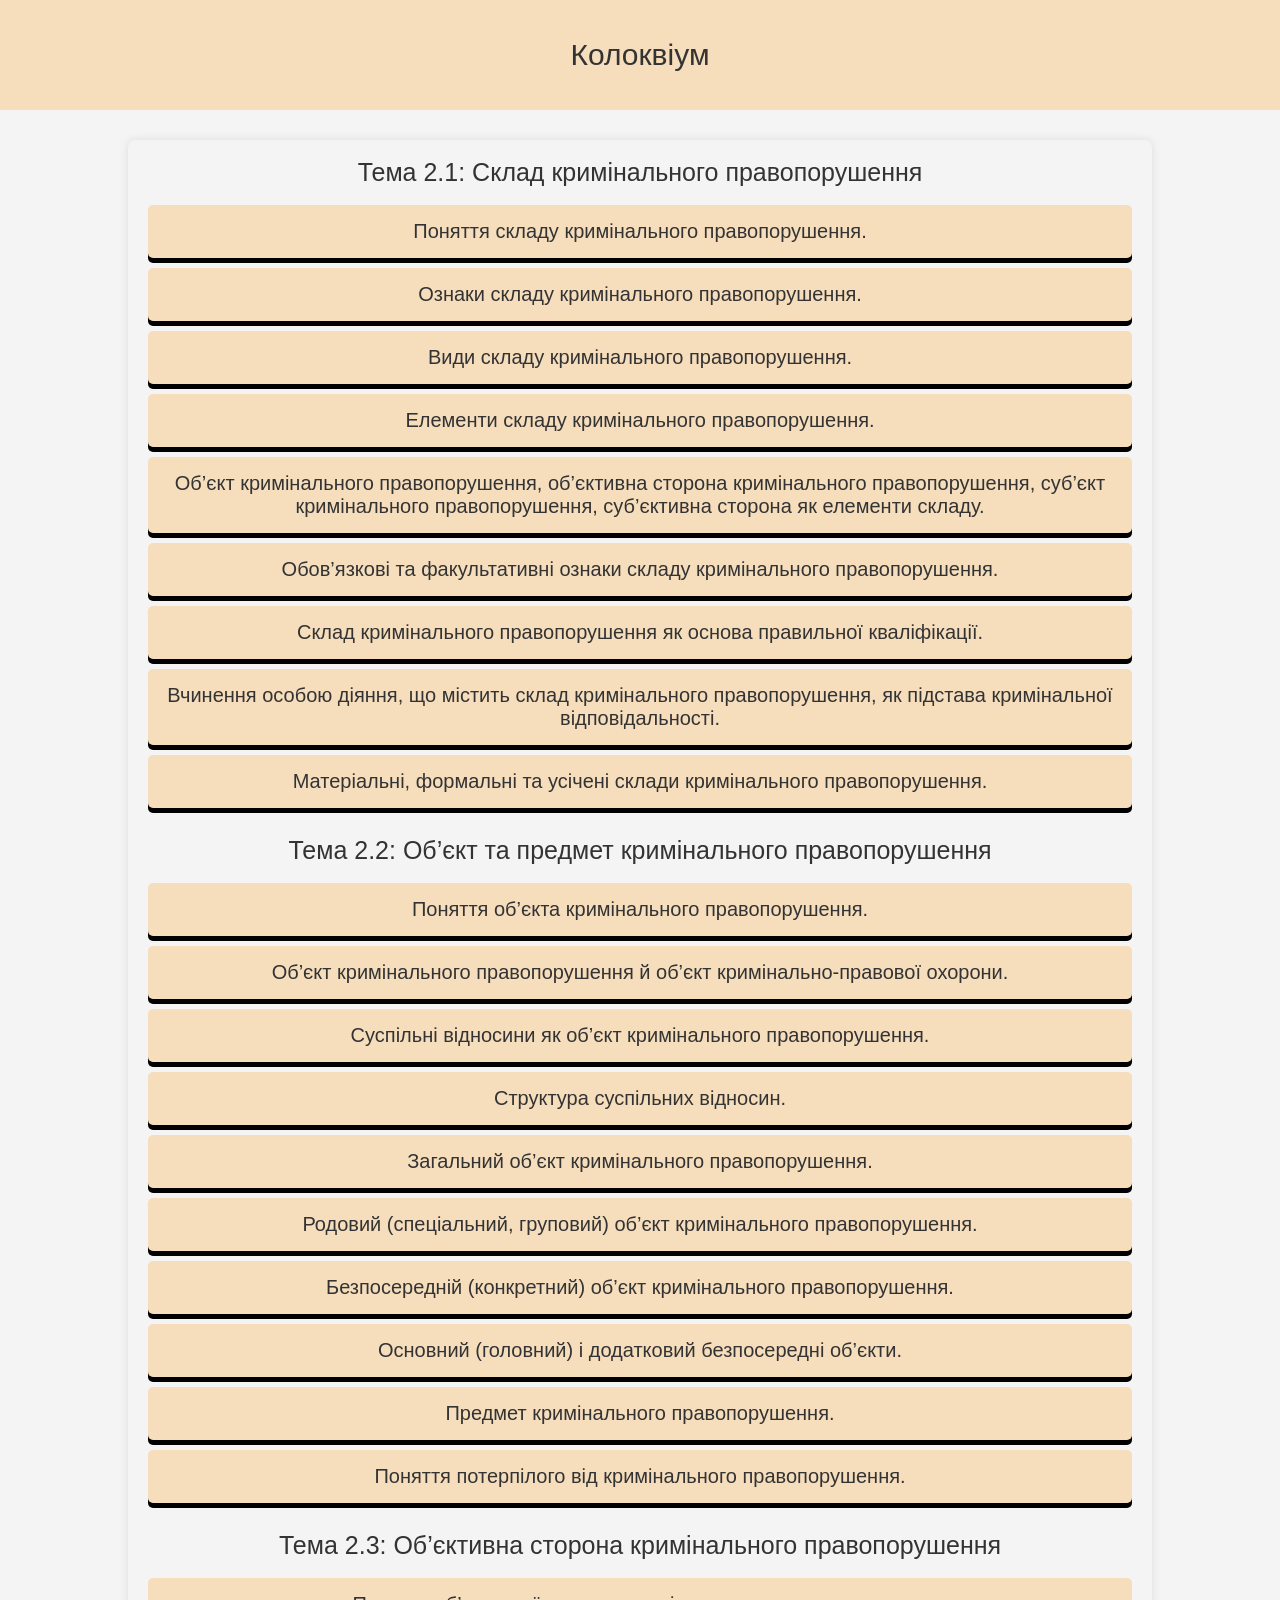
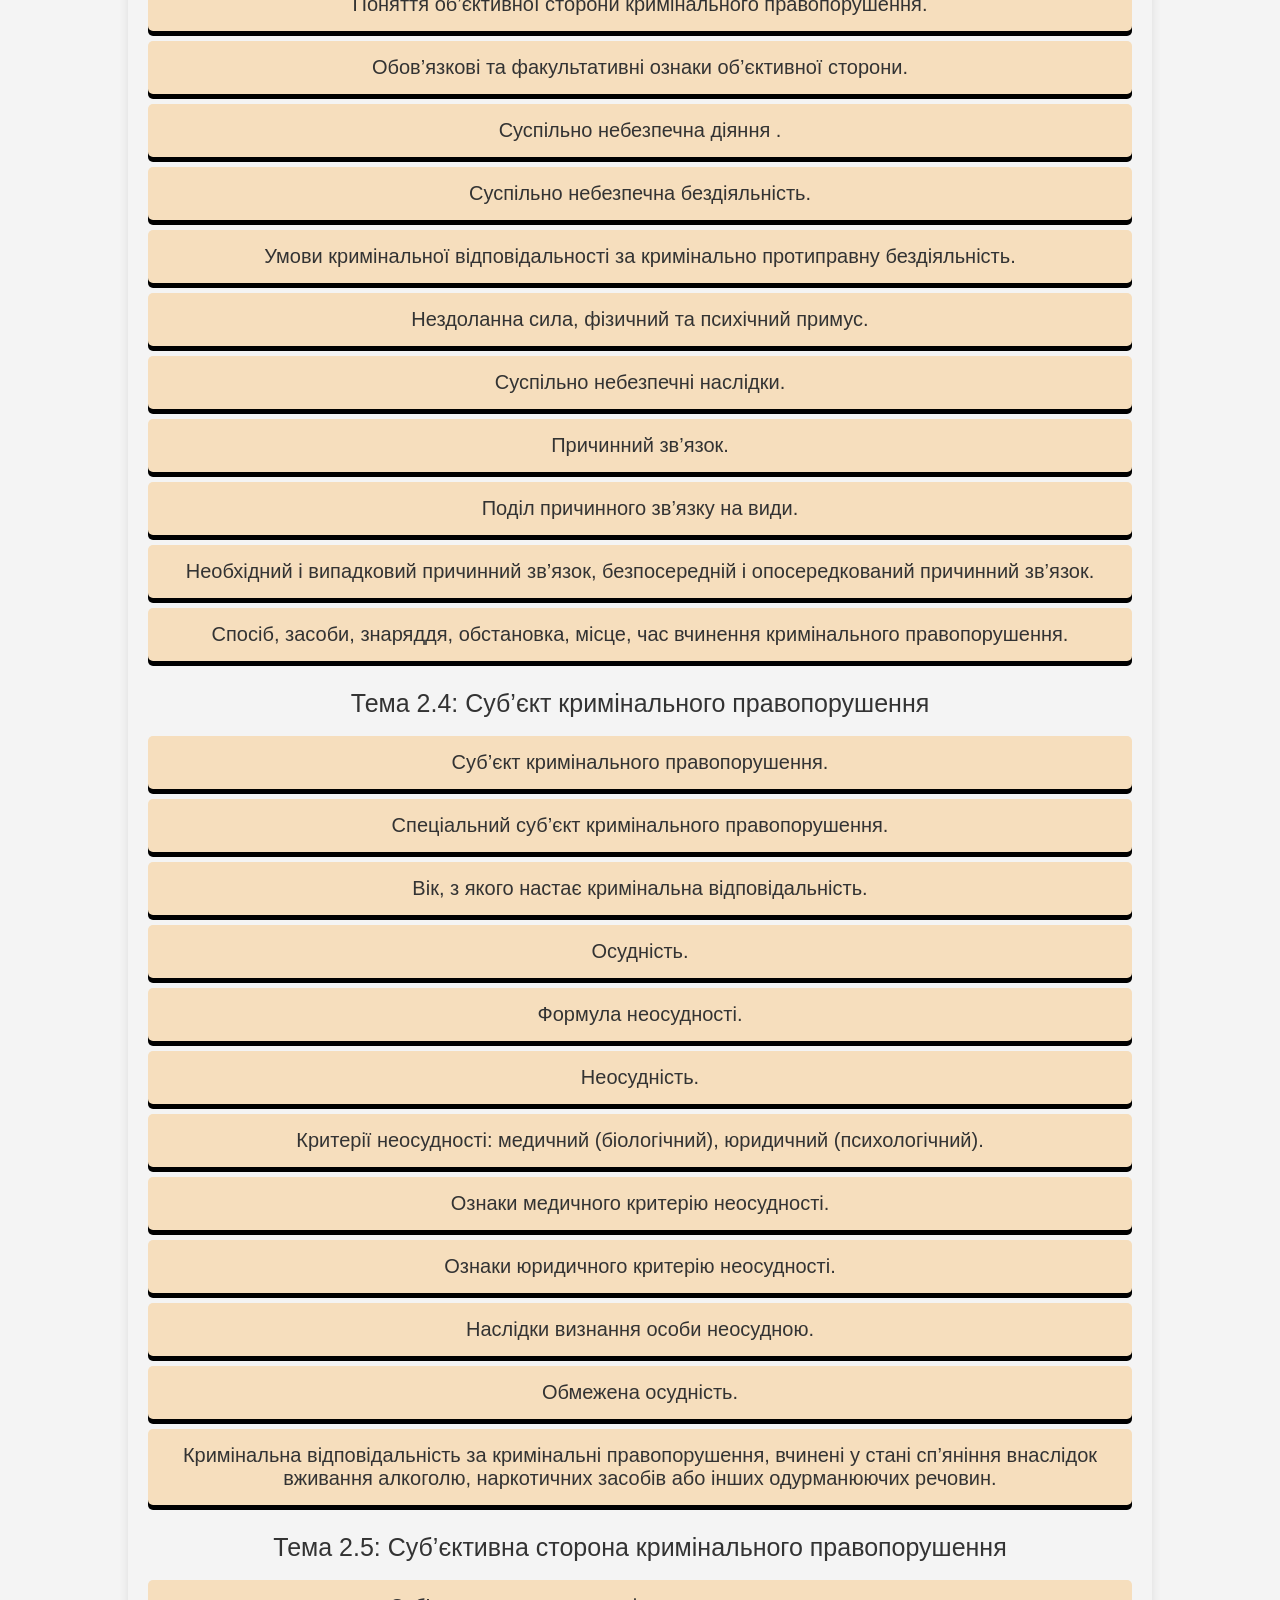
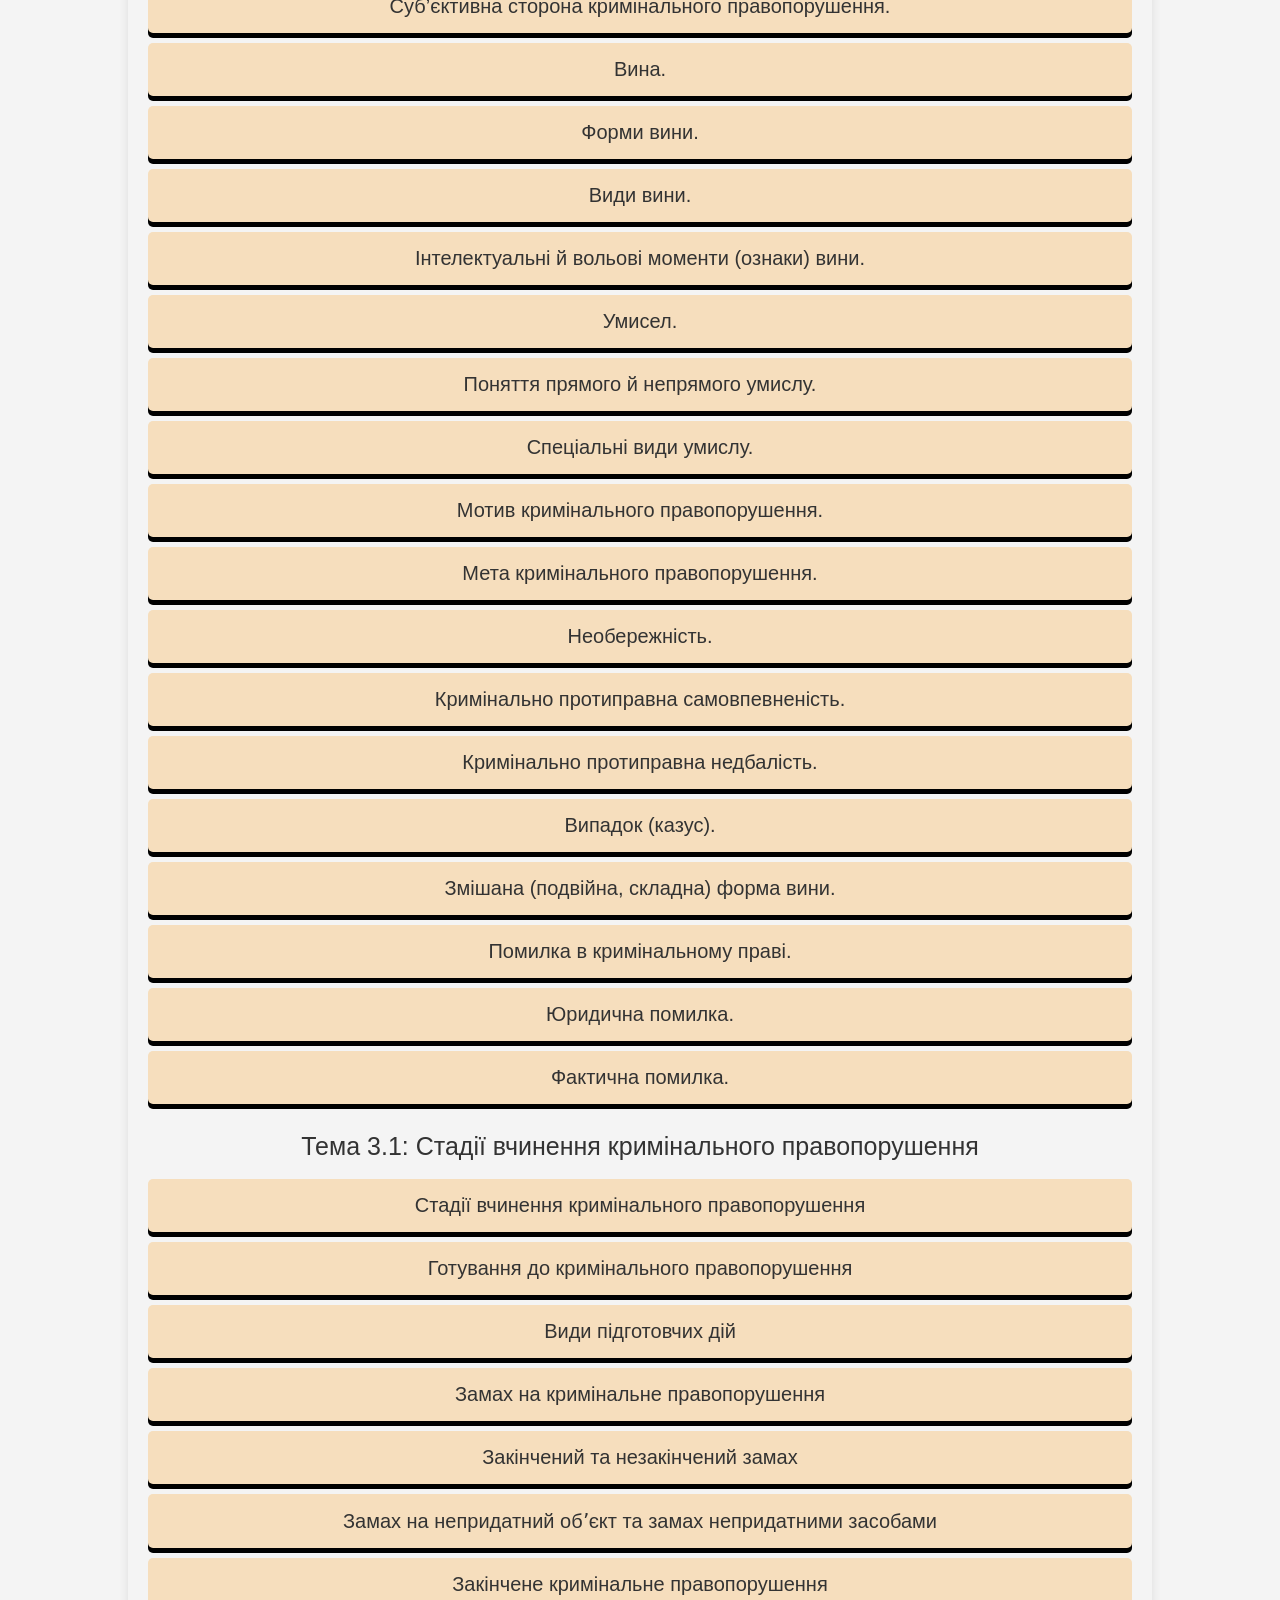
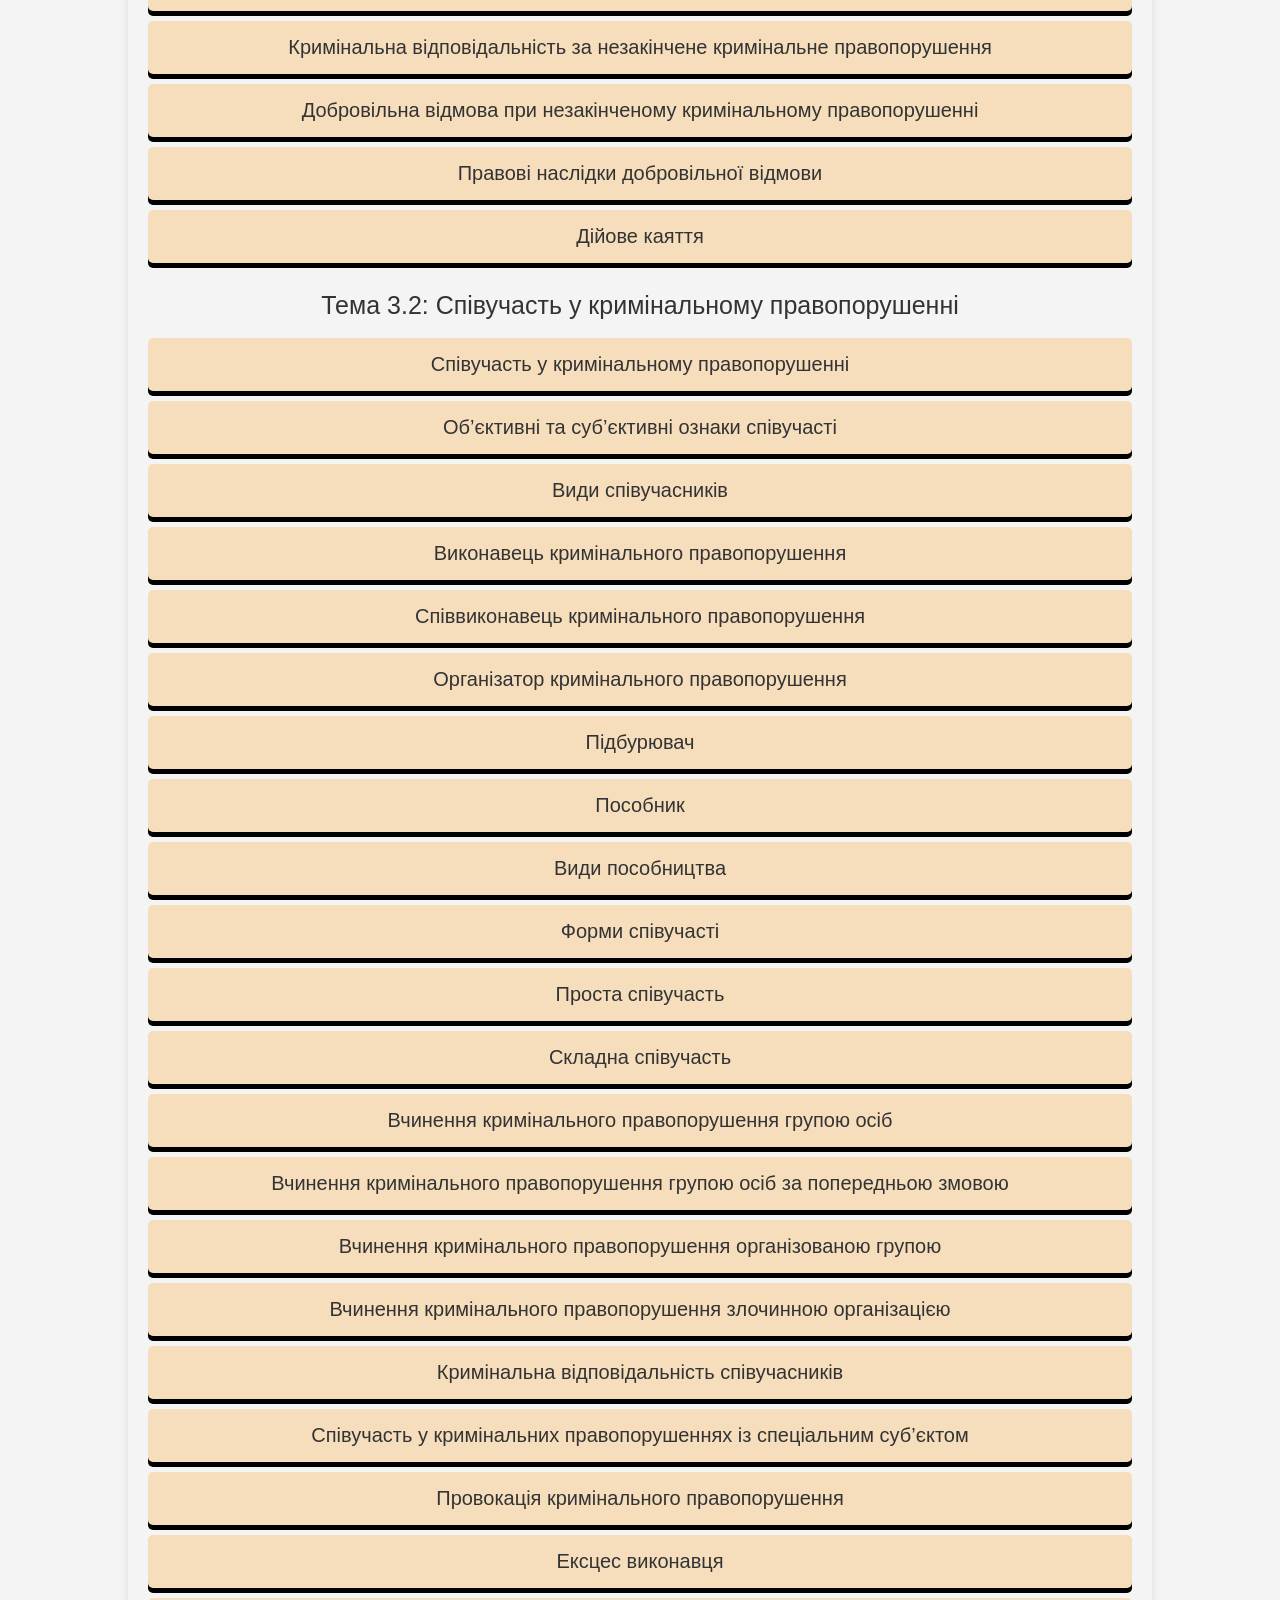
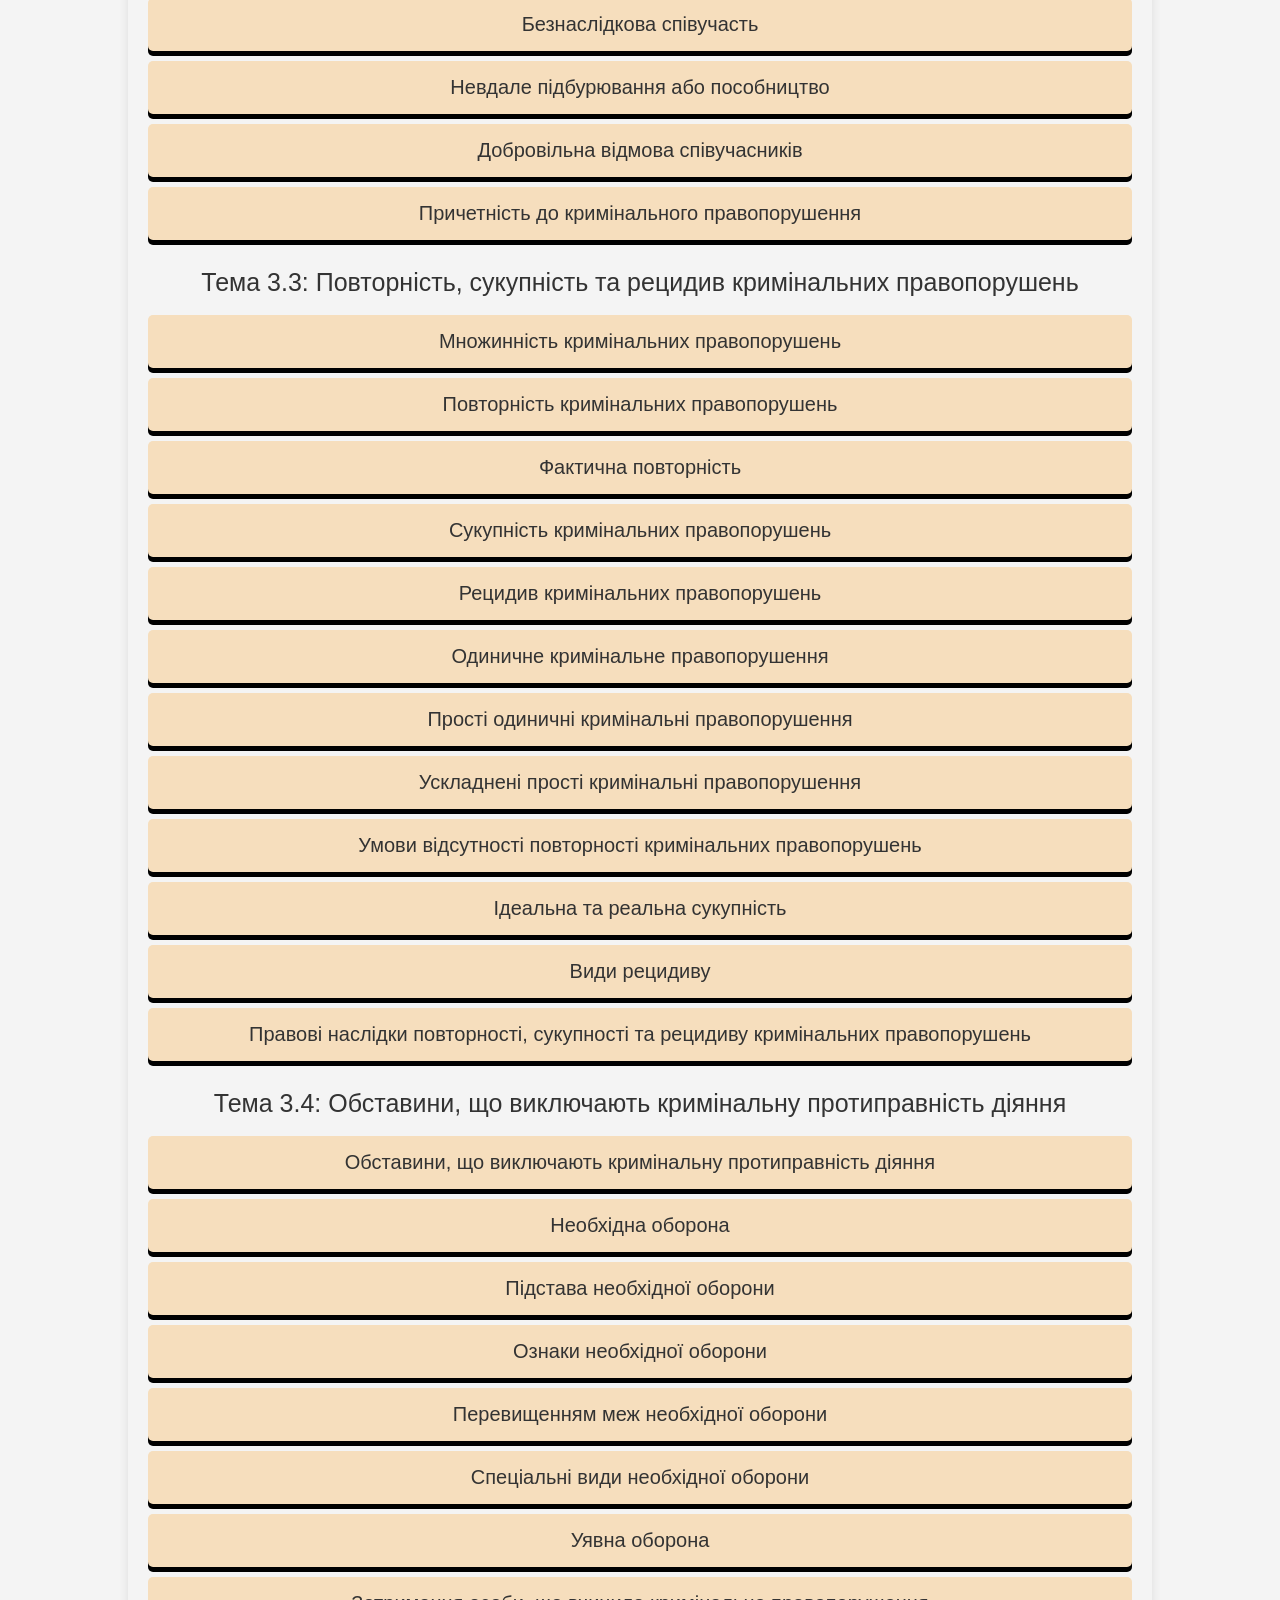
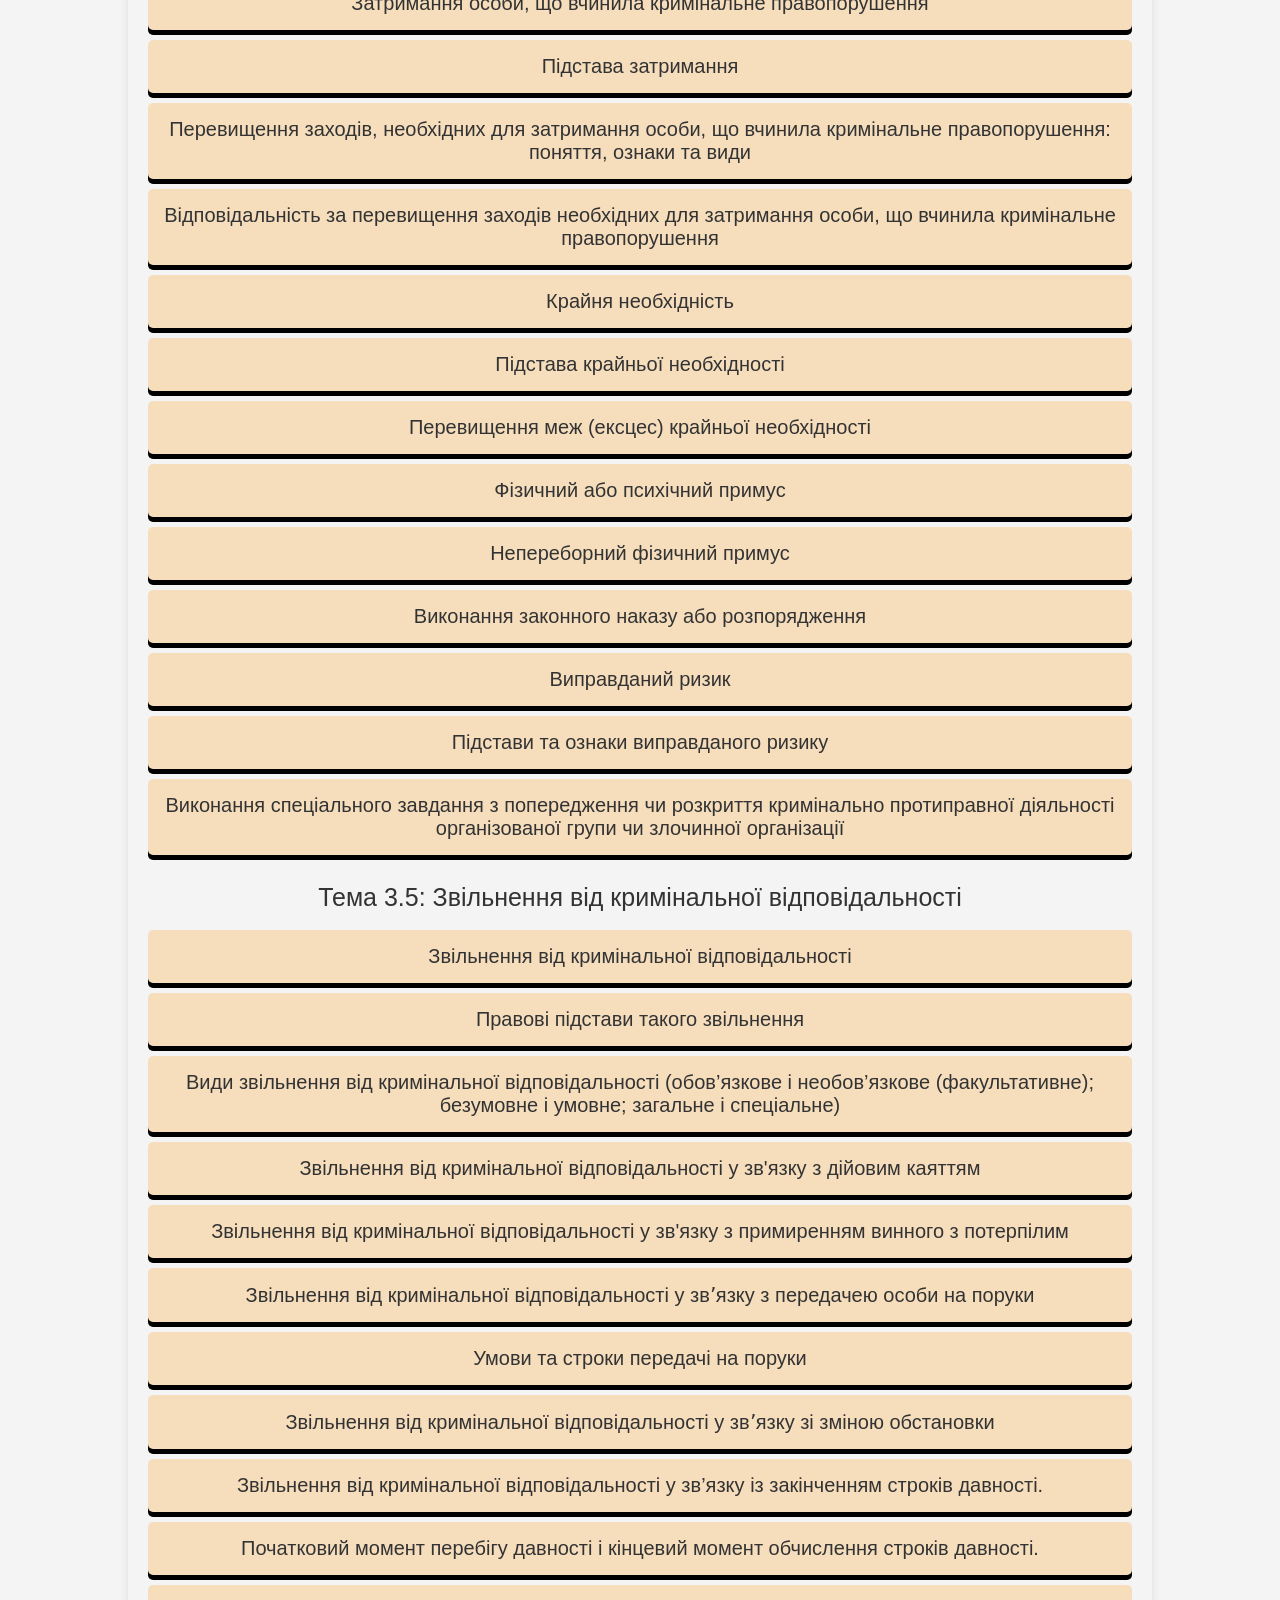
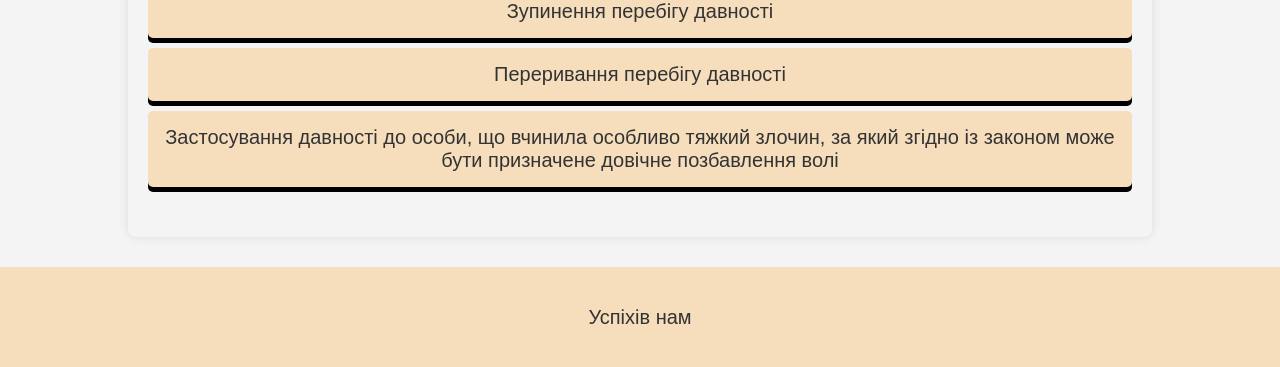
==== commit f912029d: "Add files via upload" ====
--- a/index.html
+++ b/index.html
@@ -25,14 +25,14 @@
           </button>
           <div id="answer1" class="answer hidden">
             <p>
-              <span>Склад кримінального правопорушення</span> – це сукупність
-              встановлених в законі про кримінальну відповідальність
-              (Кримінальному кодексі України) юридичних ознак (об’єктивних та
-              суб’єктивних), що визначають вчинене суспільно небезпечне діяння
-              як кримінальне правопорушення. Встановлення цих ознак є виключним
-              правом законодавця (Верховної ради України) і тільки. Відповідно,
-              такий стан речей є відтворенням принципу «немає кримінального
-              правопорушення без вказівки на те в законі».
+              <span>Склад кримінального правопорушення</span>
+              – це сукупність встановлених в законі про кримінальну
+              відповідальність (Кримінальному кодексі України) юридичних ознак
+              (об’єктивних та суб’єктивних), що визначають вчинене суспільно
+              небезпечне діяння як кримінальне правопорушення. Встановлення цих
+              ознак є виключним правом законодавця (Верховної ради України) і
+              тільки. Відповідно, такий стан речей є відтворенням принципу
+              «немає кримінального правопорушення без вказівки на те в законі».
             </p>
           </div>
           <button data-target="answer2">
@@ -40,8 +40,8 @@
           </button>
           <div id="answer2" class="answer hidden">
             <p>
-              <span>Ознаки складу кримінального правопорушення </span> - це
-              визначені кримінальним законом характеристики, що дозволяють
+              <span>Ознаки складу кримінального правопорушення</span>
+              - це визначені кримінальним законом характеристики, що дозволяють
               встановити наявність або відсутність складу злочину в конкретному
               випадку.
             </p>
@@ -54,10 +54,10 @@
               <span>Склади кримінальних правопорушень класифікуються:</span>
             </p>
             <p>
-              <span
-                >За ступенем суспільної небезпечності кримінального
-                правопорушення.</span
-              >
+              <span>
+                За ступенем суспільної небезпечності кримінального
+                правопорушення.
+              </span>
               Суспільна небезпечність кримінального правопорушення – це такий
               об’єктивно існуючий реальний стан, який обумовлений всією
               сукупністю його негативних властивостей та ознак і свідчать про
@@ -65,22 +65,22 @@
               про кримінальну відповідальність суспільним відносинам (цінностям,
               благам). За ступенем суспільної небезпечності кримінального
               правопорушення всі склади поділяються на:
-              <span>1) основний склад кримінального правопорушення</span> –
-              містить в собі обов’язкові ознаки кримінального правопорушення і
+              <span>1) основний склад кримінального правопорушення</span>
+              – містить в собі обов’язкові ознаки кримінального правопорушення і
               не містить обтяжуючих (кваліфікуючих) або пом’якшуючих обставин
               (наприклад, ч. 1 ст. 115 КК (умисне вбивство), ч. 1 ст. 185 КК
               (крадіжка);
-              <span
-                >2) склад з кваліфікуючими (обтяжуючими) ознаками
-                (обставинами)</span
-              >
+              <span>
+                2) склад з кваліфікуючими (обтяжуючими) ознаками (обставинами)
+              </span>
               – це склади кримінальних правопорушень, що обтяжують покарання і
               впливають на кваліфікацію (наприклад, ч. 2 ст. 115 КК (умисне
               вбивство при обтяжуючих обставинах), ч. 2 ст. 186 КК (грабіж,
               вчинений повторно);
-              <span
-                >3) склад з особливо обтяжуючими (кваліфікуючими) обставинами </span
-              >– тобто з такими, які надають кримінальному правопорушенню
+              <span>
+                3) склад з особливо обтяжуючими (кваліфікуючими) обставинами
+              </span>
+              – тобто з такими, які надають кримінальному правопорушенню
               особливу суспільну небезпечність (наприклад, чч. 3, 4, 5 ст. 185
               КК (крадіжка, поєднана з проникненням у житло, інше приміщення чи
               сховище або що завдала значної шкоди потерпілому, вчинена у
@@ -88,10 +88,11 @@
               організованою групою осіб), ч. 4 ст. 152 КК (зґвалтування, що
               спричинило особливо тяжкі наслідки, а також зґвалтування
               малолітньої чи малолітнього);
-              <span
-                >4) склад кримінального правопорушення з пом’якшуючими
-                (привілейованими) обставинами</span
-              >, який характеризується обставинами, які істотно знижують
+              <span>
+                4) склад кримінального правопорушення з пом’якшуючими
+                (привілейованими) обставинами
+              </span>
+              , який характеризується обставинами, які істотно знижують
               суспільну небезпечність даного виду кримінального правопорушення,
               зокрема: умисне вбивство, вчинене в стані сильного душевного
               хвилювання (ст. 116 КК), умисне вбивство матір’ю своєї
@@ -101,18 +102,18 @@
               правопорушення (ст. 118 КК).
             </p>
             <p>
-              <span
-                >За характером структури складів кримінальних правопорушень,
+              <span>
+                За характером структури складів кримінальних правопорушень,
                 тобто залежно від способу описування кримінального
                 правопорушення в законі про кримінальному відповідальність та за
-                особливостями законодавчої конструкції.</span
-              >
-            </p>
-            <p>
-              <span>1) простий склад кримінального правопорушення</span> містить
-              в собі ознаки одного суспільно небезпечного діяння, що посягає на
-              один об’єкт, характеризується одним суспільно небезпечним
-              наслідком та однією формою вини;
+                особливостями законодавчої конструкції.
+              </span>
+            </p>
+            <p>
+              <span>1) простий склад кримінального правопорушення</span>
+              містить в собі ознаки одного суспільно небезпечного діяння, що
+              посягає на один об’єкт, характеризується одним суспільно
+              небезпечним наслідком та однією формою вини;
               <span>2) складний склад кримінального правопорушення</span>
               – законодавча конструкція ускладнена будь-якими обставинами.
               Здебільшого, ними слід вважати склади з двома об’єктами, з двома
@@ -157,8 +158,8 @@
           </button>
           <div id="answer4" class="answer hidden">
             <p>
-              <span>Елемент складу кримінального правопорушення</span> – це
-              невід’ємна структурна складова цього утворення, підсистема
+              <span>Елемент складу кримінального правопорушення</span>
+              – це невід’ємна структурна складова цього утворення, підсистема
               взаємопов’язаних між собою ознак, що характеризують одну зі сторін
               кримінального правопорушення. Таких елементів всього чотири і
               розташовані вони наступним чином: об’єкт, об’єктивна сторона,
@@ -173,12 +174,12 @@
           </button>
           <div id="answer5" class="answer hidden">
             <p>
-              <span
-                >Склад кримінального правопорушення – це сукупність передбачених
+              <span>
+                Склад кримінального правопорушення – це сукупність передбачених
                 законом ознак, що визначають конкретне суспільно небезпечне
                 діяння як кримінальне правопорушення. Він містить чотири основні
-                елементи:</span
-              >
+                елементи:
+              </span>
             </p>
             <p>
               Об’єкт – це те, на що посягає кримінальне правопорушення, тобто
@@ -197,13 +198,13 @@
               вчиненого нею діяння.
             </p>
             <p>
-              <span
-                >Таким чином, чотири елементи складу кримінального
-                правопорушення – об’єкт, об’єктивна сторона, суб’єкт і
-                суб’єктивна сторона – у сукупності дозволяють визначити правову
-                кваліфікацію діяння. Якщо хоча б один з елементів відсутній,
-                склад правопорушення не вважається повним.</span
-              >
+              <span>
+                Таким чином, чотири елементи складу кримінального правопорушення
+                – об’єкт, об’єктивна сторона, суб’єкт і суб’єктивна сторона – у
+                сукупності дозволяють визначити правову кваліфікацію діяння.
+                Якщо хоча б один з елементів відсутній, склад правопорушення не
+                вважається повним.
+              </span>
             </p>
           </div>
           <button data-target="answer6">
@@ -212,10 +213,10 @@
           </button>
           <div id="answer6" class="answer hidden">
             <p>
-              <span
-                >До обов’язкових ознак складу кримінального правопорушення
-                відносяться:</span
-              >
+              <span>
+                До обов’язкових ознак складу кримінального правопорушення
+                відносяться:
+              </span>
               а) суспільні відносини (цінності, блага), що охороняються законом
               про кримінальну відповідальність; б) суспільно небезпечне діяння
               (дія або бездіяльність); в) ознаки загального суб’єкта (фізична
@@ -225,17 +226,17 @@
             <p>
               Стаття 11. Поняття кримінального правопорушення 1. Кримінальним
               правопорушенням є передбачене цим Кодексом
-              <span
-                >суспільно небезпечне винне діяння (дія або бездіяльність),
-                вчинене суб’єктом кримінального правопорушення.</span
-              >
-            </p>
-            <p>
-              <span
-                >Факультативними (необов’язковими) ознаками є такі, що
-                притаманні не усім, а тільки окремим складам кримінальних
-                правопорушень, зокрема:</span
-              >
+              <span>
+                суспільно небезпечне винне діяння (дія або бездіяльність),
+                вчинене суб’єктом кримінального правопорушення.
+              </span>
+            </p>
+            <p>
+              <span>
+                Факультативними (необов’язковими) ознаками є такі, що притаманні
+                не усім, а тільки окремим складам кримінальних правопорушень,
+                зокрема:
+              </span>
               а) предмет кримінального правопорушення; б) суспільно небезпечні
               наслідки; причинний зв’язок між дією (бездіяльністю) і наслідками,
               що настали; місце, час, спосіб, обстановка, засоби чи знаряддя
@@ -263,10 +264,10 @@
           </button>
           <div id="answer7" class="answer hidden">
             <p>
-              <span
-                >Склад кримінального правопорушення є основою правильної
-                кваліфікації</span
-              >
+              <span>
+                Склад кримінального правопорушення є основою правильної
+                кваліфікації
+              </span>
               , оскільки саме він визначає, чи є певне діяння кримінальним
               правопорушенням та за якою статтею Кримінального кодексу його слід
               кваліфікувати. Він складається з чотирьох елементів: об’єкта,
@@ -296,13 +297,13 @@
           </button>
           <div id="answer8" class="answer hidden">
             <p>
-              <span
-                >Відповідно до Кримінального кодексу України, підставою
+              <span>
+                Відповідно до Кримінального кодексу України, підставою
                 кримінальної відповідальності є вчинення особою суспільно
                 небезпечного діяння, що містить склад кримінального
                 правопорушення, передбаченого цим Кодексом (ч.1 ст. 2 КК
-                України).</span
-              >
+                України).
+              </span>
             </p>
           </div>
           <button data-target="answer9">
@@ -311,15 +312,15 @@
           </button>
           <div id="answer9" class="answer hidden">
             <p>
-              <span> З формальним складом </span>прийнято називати такі, які не
-              включають в себе суспільно небезпечні наслідки, і тому кримінальне
-              правопорушення вважається закінченим з моменту вчинення зазначених
-              у законі дій (наприклад, незаконне позбавлення волі або викрадення
-              людини (ч. 1 ст. 146 КК), наруга над державними символами (ст. 338
-              КК).
-            </p>
-            <p>
-              <span> З матеріальним складом</span>
+              <span>З формальним складом</span>
+              прийнято називати такі, які не включають в себе суспільно
+              небезпечні наслідки, і тому кримінальне правопорушення вважається
+              закінченим з моменту вчинення зазначених у законі дій (наприклад,
+              незаконне позбавлення волі або викрадення людини (ч. 1 ст. 146
+              КК), наруга над державними символами (ст. 338 КК).
+            </p>
+            <p>
+              <span>З матеріальним складом</span>
               прийнято вважати такі, при конструюванні яких у якості
               обов’язкових ознак об’єктивної сторони складу кримінального
               правопорушення вказуються суспільно небезпечні наслідки вчиненого
@@ -338,7 +339,7 @@
               15 та відповідна частина ст. 115 КК).
             </p>
             <p>
-              <span>З усіченим складом </span>
+              <span>З усіченим складом</span>
               зазвичай визнають такі кримінальні правопорушення, в яких
               законодавець в наслідок підвищеної його суспільної небезпечності
               переносить момент його закінчення на стадію готування або на
@@ -351,8 +352,8 @@
               банди з метою нападу… (ст. 257 КК).
             </p>
             <p>
-              <span
-                >Також у кримінально-правовій літературі виділяють і формально-
+              <span>
+                Також у кримінально-правовій літературі виділяють і формально-
                 матеріальні та матеріально-усічені (альтернативні або змішані)
                 склади кримінальних правопорушень, до яких відносять ті
                 кримінальні правопорушення, момент закінчення яких пов’язаний як
@@ -374,12 +375,13 @@
           </button>
           <div id="answer10" class="answer hidden">
             <p>
-              <span>Об’єкт кримінального правопорушення </span>– це те, на що
-              спрямоване посягання і чому завдається шкода або створюється
-              загроза заподіяння шкоди внаслідок вчинення кримінального
-              правопорушення. Традиційно об’єктом кримінального правопорушення
-              визнають суспільні відносини, охоронювані кримінальним законом,
-              оскільки саме вони зазнають негативного впливу.
+              <span>Об’єкт кримінального правопорушення</span>
+              – це те, на що спрямоване посягання і чому завдається шкода або
+              створюється загроза заподіяння шкоди внаслідок вчинення
+              кримінального правопорушення. Традиційно об’єктом кримінального
+              правопорушення визнають суспільні відносини, охоронювані
+              кримінальним законом, оскільки саме вони зазнають негативного
+              впливу.
             </p>
           </div>
           <button data-target="answer11">
@@ -388,38 +390,39 @@
           </button>
           <div id="answer11" class="answer hidden">
             <p>
-              <span>Об’єкт кримінального правопорушення</span>– це суспільні
-              відносини, на які посягає кримінальне правопорушення і яким
-              завдається або може бути завдана шкода. Він визначає соціальну
-              сутність діяння та його суспільну небезпеку.
-            </p>
-            <p>
-              <span>Об’єкт кримінально-правової охорони </span>– це суспільні
-              відносини, права, свободи людини і громадянина, власність,
-              громадський порядок та інші блага, які кримінальне право покликане
-              захищати від кримінальних правопорушень.
-            </p>
-            <p>
-              <span
-                >Різниця між об’єктом кримінального правопорушення та об’єктом
-                кримінально-правової охорони полягає в тому, що:</span
-              >
-              <span>Об’єкт кримінального правопорушення </span>– це ті конкретні
-              суспільні відносини, на які вже посягнуло певне кримінальне
-              правопорушення та яким завдано або може бути завдано шкоди. Тобто
-              це сфера, що постраждала внаслідок діяння.
-              <span>Об’єкт кримінально-правової охорони </span> - це всі
-              суспільні відносини та блага, які кримінальне законодавство
-              захищає від можливих кримінальних правопорушень. Тобто це ширша
-              категорія, яка охоплює все те, що захищається кримінальним правом,
-              незалежно від того, чи було вчинене правопорушення.
-            </p>
-            <p>
-              <span
-                >Таким чином, об’єкт кримінально-правової охорони є потенційним,
+              <span>Об’єкт кримінального правопорушення</span>
+              – це суспільні відносини, на які посягає кримінальне
+              правопорушення і яким завдається або може бути завдана шкода. Він
+              визначає соціальну сутність діяння та його суспільну небезпеку.
+            </p>
+            <p>
+              <span>Об’єкт кримінально-правової охорони</span>
+              – це суспільні відносини, права, свободи людини і громадянина,
+              власність, громадський порядок та інші блага, які кримінальне
+              право покликане захищати від кримінальних правопорушень.
+            </p>
+            <p>
+              <span>
+                Різниця між об’єктом кримінального правопорушення та об’єктом
+                кримінально-правової охорони полягає в тому, що:
+              </span>
+              <span>Об’єкт кримінального правопорушення</span>
+              – це ті конкретні суспільні відносини, на які вже посягнуло певне
+              кримінальне правопорушення та яким завдано або може бути завдано
+              шкоди. Тобто це сфера, що постраждала внаслідок діяння.
+              <span>Об’єкт кримінально-правової охорони</span>
+              - це всі суспільні відносини та блага, які кримінальне
+              законодавство захищає від можливих кримінальних правопорушень.
+              Тобто це ширша категорія, яка охоплює все те, що захищається
+              кримінальним правом, незалежно від того, чи було вчинене
+              правопорушення.
+            </p>
+            <p>
+              <span>
+                Таким чином, об’єкт кримінально-правової охорони є потенційним,
                 загальним поняттям, а об’єкт кримінального правопорушення –
-                конкретним, визначеним у випадку вчиненого правопорушення.</span
-              >
+                конкретним, визначеним у випадку вчиненого правопорушення.
+              </span>
             </p>
           </div>
           <button data-target="answer12">
@@ -427,10 +430,10 @@
           </button>
           <div id="answer12" class="answer hidden">
             <p>
-              <span
-                >Суспільні відносини є об’єктом кримінального
-                правопорушення</span
-              >, оскільки саме на них посягає протиправне діяння, завдаючи шкоди
+              <span>
+                Суспільні відносини є об’єктом кримінального правопорушення
+              </span>
+              , оскільки саме на них посягає протиправне діяння, завдаючи шкоди
               їх стабільності та нормальному функціонуванню. Вони мають
               об’єктивний характер, існують незалежно від кримінального закону
               та є первинними щодо нього. Суспільні відносини змінюються
@@ -439,8 +442,8 @@
               механізмом їх охорони та регулювання.
             </p>
             <p>
-              <span
-                >Суспільні відносини визнаються об’єктом кримінального
+              <span>
+                Суспільні відносини визнаються об’єктом кримінального
                 правопорушення, що закріплено у положеннях Кримінального кодексу
                 України (ст. 1, 11, 111, 377 КК України). Відповідно до ст. 11
                 КК, кримінальне правопорушення є суспільно небезпечним діянням,
@@ -452,39 +455,39 @@
           <button data-target="answer13">Структура суспільних відносин.</button>
           <div id="answer13" class="answer hidden">
             <p>
-              <span
-                >В теорії кримінального права виділяють такі структурні елементи
-                суспільних відносин:</span
-              >
-            </p>
-            <p>
-              <span>Суб’єкти (носії) відносин.</span>Суб’єктами суспільних
-              відносин може виступати сама держава, різного роду об’єднання
-              громадян, юридичні та фізичні особи. Безсуб’єктних відносин у
-              реальній дійсності не може бути. Якщо відсутні учасники відносин,
-              то не існує і самих відносин, які завжди становлять певний
-              соціальний зв’язок між самими учасниками. Чітке встановлення
-              суб’єктів суспільних відносин дає можливість визначити конкретні
-              суспільні відносини, які виступають об’єктом того чи іншого
-              кримінально-караного посягання.
-            </p>
-            <p>
-              <span>Предмет, з приводу якого існують відносини.</span> Предметом
-              суспільних відносин, які виступають об’єктом кримінального
-              правопорушення, В.Я. Тацієм справедливо визнається все те, з
-              приводу чого або у зв’язку з чим існують самі ці відносини.
-              Предметом суспільних відносин1 можуть виступати ті чи інші явища
-              зовнішнього світу – різного роду фізичні тіла, речі, природні
-              об’єкти, товари, предмети, що мають відповідну цінність а також
-              сама людина. Всі суспільні відносини, що є об’єктом кримінального
-              правопорушення, залежно від їх предмета поділяються на дві групи –
-              матеріальні та нематеріальні.
-            </p>
-            <p>
-              <span
-                >Соціальний зв’язок (суспільно значуща діяльність) як зміст
-                відносин.</span
-              >
+              <span>
+                В теорії кримінального права виділяють такі структурні елементи
+                суспільних відносин:
+              </span>
+            </p>
+            <p>
+              <span>Суб’єкти (носії) відносин.</span>
+              Суб’єктами суспільних відносин може виступати сама держава,
+              різного роду об’єднання громадян, юридичні та фізичні особи.
+              Безсуб’єктних відносин у реальній дійсності не може бути. Якщо
+              відсутні учасники відносин, то не існує і самих відносин, які
+              завжди становлять певний соціальний зв’язок між самими учасниками.
+              Чітке встановлення суб’єктів суспільних відносин дає можливість
+              визначити конкретні суспільні відносини, які виступають об’єктом
+              того чи іншого кримінально-караного посягання.
+            </p>
+            <p>
+              <span>Предмет, з приводу якого існують відносини.</span>
+              Предметом суспільних відносин, які виступають об’єктом
+              кримінального правопорушення, В.Я. Тацієм справедливо визнається
+              все те, з приводу чого або у зв’язку з чим існують самі ці
+              відносини. Предметом суспільних відносин1 можуть виступати ті чи
+              інші явища зовнішнього світу – різного роду фізичні тіла, речі,
+              природні об’єкти, товари, предмети, що мають відповідну цінність а
+              також сама людина. Всі суспільні відносини, що є об’єктом
+              кримінального правопорушення, залежно від їх предмета поділяються
+              на дві групи – матеріальні та нематеріальні.
+            </p>
+            <p>
+              <span>
+                Соціальний зв’язок (суспільно значуща діяльність) як зміст
+                відносин.
+              </span>
               Соціальний зв’язок – це відповідний зв’язок та взаємодія суб’єктів
               суспільних відносин. Соціальний зв’язок завжди перебуває в
               нерозривному зв’язку з іншими структурними елементами суспільних
@@ -504,16 +507,16 @@
           </button>
           <div id="answer14" class="answer hidden">
             <p>
-              <span>Загальним об’єктом</span>кримінального правопорушення
-              вважається сукупність всіх суспільних відносин, які прийняті під
-              охорону чинного закону про кримінальну відповідальність. Загальний
-              об’єкт включає в себе всі відносини, що забезпечують охорону життя
-              та здоров’я особи, власності, системи господарювання, громадської
-              безпеки, миру та ін. Кожне кримінально-каране діяння, посягаючи на
-              ті або інші конкретні відносини, в кінцевому рахунку посягає в
-              цілому на всю систему охоронюваних кримінальним законом суспільних
-              відносин, тобто і на загальний об’єкт кримінального
-              правопорушення.
+              <span>Загальним об’єктом</span>
+              кримінального правопорушення вважається сукупність всіх суспільних
+              відносин, які прийняті під охорону чинного закону про кримінальну
+              відповідальність. Загальний об’єкт включає в себе всі відносини,
+              що забезпечують охорону життя та здоров’я особи, власності,
+              системи господарювання, громадської безпеки, миру та ін. Кожне
+              кримінально-каране діяння, посягаючи на ті або інші конкретні
+              відносини, в кінцевому рахунку посягає в цілому на всю систему
+              охоронюваних кримінальним законом суспільних відносин, тобто і на
+              загальний об’єкт кримінального правопорушення.
             </p>
           </div>
           <button data-target="answer15">
@@ -521,22 +524,22 @@
           </button>
           <div id="answer15" class="answer hidden">
             <p>
-              <span>Родовим об’єктом</span>кримінального правопорушення визнають
-              окрему групу однорідних чи тотожних суспільних відносин, які
-              охороняються єдиним комплексом взаємопов’язаних
-              кримінально-правових норм. Родовий об’єкт утворює певну сферу
-              суспільних відносин з власно притаманними їй спільними рисами, на
-              які посягає група кримінальних правопорушень. Ці суспільні
-              відносини характеризуються однорідністю та взаємозалежністю. Саме
-              родовий об’єкт покладений в основу систематизації сучасного
-              українського кримінального законодавства, де за ознаками
-              однорідності охоронюваних суспільних відносин законодавець
-              відокремлює розділи Особливої частини КК. Наприклад, в розділі VI
-              Особливої частини КК України „ Кримінальні правопорушення проти
-              власності” містяться такі норми, які встановлюють відповідальність
-              за кримінально-карані посягання на суспільні відносини, які
-              забезпечують недоторканість власності (крадіжка, грабіж, розбій,
-              вимагання, шахрайства і т.д.).
+              <span>Родовим об’єктом</span>
+              кримінального правопорушення визнають окрему групу однорідних чи
+              тотожних суспільних відносин, які охороняються єдиним комплексом
+              взаємопов’язаних кримінально-правових норм. Родовий об’єкт утворює
+              певну сферу суспільних відносин з власно притаманними їй спільними
+              рисами, на які посягає група кримінальних правопорушень. Ці
+              суспільні відносини характеризуються однорідністю та
+              взаємозалежністю. Саме родовий об’єкт покладений в основу
+              систематизації сучасного українського кримінального законодавства,
+              де за ознаками однорідності охоронюваних суспільних відносин
+              законодавець відокремлює розділи Особливої частини КК. Наприклад,
+              в розділі VI Особливої частини КК України „ Кримінальні
+              правопорушення проти власності” містяться такі норми, які
+              встановлюють відповідальність за кримінально-карані посягання на
+              суспільні відносини, які забезпечують недоторканість власності
+              (крадіжка, грабіж, розбій, вимагання, шахрайства і т.д.).
             </p>
           </div>
           <button data-target="answer16">
@@ -544,8 +547,8 @@
           </button>
           <div id="answer16" class="answer hidden">
             <p>
-              <span>Безпосереднім об’єктом кримінальних правопорушень</span
-              >вважаються конкретні суспільні відносини, які поставлені
+              <span>Безпосереднім об’єктом кримінальних правопорушень</span>
+              вважаються конкретні суспільні відносини, які поставлені
               законодавцем під охорону певною кримінально-правовою нормою і яким
               завдається шкода від кримінально-протиправних посягань. Так,
               безпосереднім об’єктом вбивства є суспільні відносини, що
@@ -569,10 +572,10 @@
           </button>
           <div id="answer17" class="answer hidden">
             <p>
-              <span
-                >Основним безпосереднім об’єктом кримінального
-                правопорушення</span
-              >визнаються такі суспільні відносини, порушення яких становить
+              <span>
+                Основним безпосереднім об’єктом кримінального правопорушення
+              </span>
+              визнаються такі суспільні відносини, порушення яких становить
               соціальну сутність конкретного кримінально-протиправного посягання
               та з метою охорони яких законодавцем встановлено кримінально-
               правову норму, що передбачає відповідальність за її порушення.
@@ -595,10 +598,10 @@
               забезпечують життя та здоров’я потерпілих.
             </p>
             <p>
-              <span
-                >Основний безпосередній об’єкт – це головне суспільне
-                відношення, на яке посягає злочин.</span
-              >
+              <span>
+                Основний безпосередній об’єкт – це головне суспільне відношення,
+                на яке посягає злочин.
+              </span>
             </p>
           </div>
           <button data-target="answer18">
@@ -606,10 +609,11 @@
           </button>
           <div id="answer18" class="answer hidden">
             <p>
-              <span>Предметом </span>кримінального правопорушення вважаються
-              будь-які речі та тіла матеріального світу, а також інтелектуальні
-              і матеріальні цінності, впливаючи на які, винна особа завдає шкоди
-              охоронюваним законом суспільним відносинам.
+              <span>Предметом</span>
+              кримінального правопорушення вважаються будь-які речі та тіла
+              матеріального світу, а також інтелектуальні і матеріальні
+              цінності, впливаючи на які, винна особа завдає шкоди охоронюваним
+              законом суспільним відносинам.
             </p>
           </div>
           <button data-target="answer19">
@@ -617,8 +621,8 @@
           </button>
           <div id="answer19" class="answer hidden">
             <p>
-              <span>Потерпілим у кримінальному провадженні</span>може бути
-              фізична особа, якій кримінальним правопорушенням завдано
+              <span>Потерпілим у кримінальному провадженні</span>
+              може бути фізична особа, якій кримінальним правопорушенням завдано
               моральної, фізичної або майнової шкоди, юридична особа, якій
               кримінальним правопорушенням завдано майнової шкоди, а також
               адміністратор за випуском облігацій, який відповідно до положень
@@ -640,10 +644,11 @@
           </button>
           <div id="answer20" class="answer hidden">
             <p>
-              <span>Об’єктивна сторона кримінального правопорушення</span>- це
-              зовнішній акт суспільно небезпечного діяння, тобто акт поведінки,
-              що здійснюється і виражається в заподіянні шкоди зазначеному
-              об’єкту (інтересам) або в створенні погрози заподіяння йому шкоди.
+              <span>Об’єктивна сторона кримінального правопорушення</span>
+              - це зовнішній акт суспільно небезпечного діяння, тобто акт
+              поведінки, що здійснюється і виражається в заподіянні шкоди
+              зазначеному об’єкту (інтересам) або в створенні погрози заподіяння
+              йому шкоди.
             </p>
           </div>
           <button data-target="answer21">
@@ -651,32 +656,32 @@
           </button>
           <div id="answer21" class="answer hidden">
             <p>
-              <span
-                >До обов’язкових елементів об’єктивної сторони кримінального
-                правопорушення</span
-              >
+              <span>
+                До обов’язкових елементів об’єктивної сторони кримінального
+                правопорушення
+              </span>
               належать ті обставини, що включаються законодавцем у склади
               кримінальних правопорушень. Обов’язкові ознаки об’єктивної сторони
               є ознаками складу кримінального правопорушення, тому вони завжди
               враховуються при кримінально-правовій кваліфікації;
             </p>
             <p>
-              <span>До факультативних належать</span>ті елементи, що включаються
-              законодавцем у склади лише окремих кримінальних правопорушень.
-              Факультативні - враховуються при кваліфікації кримінального
-              правопорушення лише в тих випадках, коли вони прямо зазначені в
-              диспозиції кримінального закону; в окремих випадках факультативні
-              ознаки об’єктивної сторони впливають на кримінально-правову
-              кваліфікацію суспільно небезпечного діяння і враховуються при
-              призначенні покарання.
+              <span>До факультативних належать</span>
+              ті елементи, що включаються законодавцем у склади лише окремих
+              кримінальних правопорушень. Факультативні - враховуються при
+              кваліфікації кримінального правопорушення лише в тих випадках,
+              коли вони прямо зазначені в диспозиції кримінального закону; в
+              окремих випадках факультативні ознаки об’єктивної сторони
+              впливають на кримінально-правову кваліфікацію суспільно
+              небезпечного діяння і враховуються при призначенні покарання.
             </p>
           </div>
           <button data-target="answer22">Суспільно небезпечна діяння .</button>
           <div id="answer22" class="answer hidden">
             <p>
-              <span>Суспільно небезпечне діяння</span>— юридично значиме діяння,
-              яке контролюється свідомістю людини (вольове діяння) і яке
-              заборонене законом.
+              <span>Суспільно небезпечне діяння</span>
+              — юридично значиме діяння, яке контролюється свідомістю людини
+              (вольове діяння) і яке заборонене законом.
             </p>
           </div>
           <button data-target="answer23">
@@ -684,11 +689,12 @@
           </button>
           <div id="answer23" class="answer hidden">
             <p>
-              <span>Протиправна бездіяльність</span>– це пасивна поведінка, яка
-              полягає у невиконанні або неналежному виконанні обов’язку діяти,
-              покладеного на відповідну особу законодавством, трудовими
-              (службовими) обов’язками, обумовленого її попередньою поведінкою
-              або загально визнаними морально етичними правилами.
+              <span>Протиправна бездіяльність</span>
+              – це пасивна поведінка, яка полягає у невиконанні або неналежному
+              виконанні обов’язку діяти, покладеного на відповідну особу
+              законодавством, трудовими (службовими) обов’язками, обумовленого
+              її попередньою поведінкою або загально визнаними морально етичними
+              правилами.
             </p>
           </div>
           <button data-target="answer24">
@@ -700,15 +706,16 @@
               <span>Умови кримінальної відповідальності за бездіяльність:</span>
             </p>
             <p>
-              <span>Обов’язок діяти</span>- Відповідальність за бездіяльність
-              можлива лише в тому випадку, якщо особа була зобов’язана діяти
-              відповідно до закону або службових обов’язків.
-            </p>
-            <p>
-              <span>Реальна можливість діяти </span> - Особа повинна мати
-              реальну можливість виконати свої обов’язки. Якщо дія неможлива
-              через об’єктивні обставини (наприклад, фізичну неспроможність),
-              кримінальна відповідальність не настає.
+              <span>Обов’язок діяти</span>
+              - Відповідальність за бездіяльність можлива лише в тому випадку,
+              якщо особа була зобов’язана діяти відповідно до закону або
+              службових обов’язків.
+            </p>
+            <p>
+              <span>Реальна можливість діяти</span>
+              - Особа повинна мати реальну можливість виконати свої обов’язки.
+              Якщо дія неможлива через об’єктивні обставини (наприклад, фізичну
+              неспроможність), кримінальна відповідальність не настає.
             </p>
             <p>
               Бездіяльність повинна спричинити певні кримінально-правові
@@ -725,46 +732,49 @@
           </button>
           <div id="answer25" class="answer hidden">
             <p>
-              <span>Непереборна сила </span> -це надзвичайна і нездоланна в
-              певних умовах обставина. Джерелом непереборної сили можуть бути
-              явища природи, механізми, хвороба тощо. У діянні, вчиненому під
-              впливом непереборної сили, відсутня воля особи, відсутнє саме
-              протиправне діяння.
-            </p>
-            <p>
-              <span>Непереборний фізичний примус </span>- це такий протиправний
-              фізичний вплив однієї людини на іншу, що цілком пригнічує волю
-              особи, яка зазнала насильства, внаслідок чого вона була позбавлена
-              можливості вибрати бажаний варіант поведінки і, в результаті чого,
-              вчинила такі рухи, якими була заподіяна шкода іншій особі або не
-              вчинила тих дій, які вона мала була зробити в даній ситуації.
-            </p>
-            <p>
-              <span>Психічний примус </span>- це вимога вчинити певні дії або,
-              навпаки, не вчинити тих або інших дій, які у даній ситуації
-              повинні бути вчинені, під загрозою застосування фізичного
-              насильства, заподіяння матеріальної чи моральної шкоди.
+              <span>Непереборна сила</span>
+              -це надзвичайна і нездоланна в певних умовах обставина. Джерелом
+              непереборної сили можуть бути явища природи, механізми, хвороба
+              тощо. У діянні, вчиненому під впливом непереборної сили, відсутня
+              воля особи, відсутнє саме протиправне діяння.
+            </p>
+            <p>
+              <span>Непереборний фізичний примус</span>
+              - це такий протиправний фізичний вплив однієї людини на іншу, що
+              цілком пригнічує волю особи, яка зазнала насильства, внаслідок
+              чого вона була позбавлена можливості вибрати бажаний варіант
+              поведінки і, в результаті чого, вчинила такі рухи, якими була
+              заподіяна шкода іншій особі або не вчинила тих дій, які вона мала
+              була зробити в даній ситуації.
+            </p>
+            <p>
+              <span>Психічний примус</span>
+              - це вимога вчинити певні дії або, навпаки, не вчинити тих або
+              інших дій, які у даній ситуації повинні бути вчинені, під загрозою
+              застосування фізичного насильства, заподіяння матеріальної чи
+              моральної шкоди.
             </p>
           </div>
           <button data-target="answer26">Суспільно небезпечні наслідки.</button>
           <div id="answer26" class="answer hidden">
             <p>
-              <span> Суспільно небезпечні наслідки </span> - це передбачені
-              кримінально-правовою нормою матеріальна чи нематеріальна шкода,
-              заподіяна злочинною дією чи бездіяльністю суб'єкту посягання. 2.
-              це реальні шкідливі зміни, які відбуваються в об’єкті, що
-              охороняються кримінальним законом, внаслідок протиправного діяння.
+              <span>Суспільно небезпечні наслідки</span>
+              - це передбачені кримінально-правовою нормою матеріальна чи
+              нематеріальна шкода, заподіяна злочинною дією чи бездіяльністю
+              суб'єкту посягання. 2. це реальні шкідливі зміни, які відбуваються
+              в об’єкті, що охороняються кримінальним законом, внаслідок
+              протиправного діяння.
             </p>
           </div>
           <button data-target="answer27">Причинний зв’язок.</button>
           <div id="answer27" class="answer hidden">
             <p>
-              <span> Причинний зв’язок </span> - це об’єктивно існуючий зв’язок
-              між суспільно небезпечним діянням і суспільно небезпечним
-              наслідком, коли наслідки виникають у результаті вчинення діяння.
-              При цьому діяння у часі повинне обов’язково передувати наслідку,
-              викликати його, а наслідок – бути закономірним результатом цього
-              діяння.
+              <span>Причинний зв’язок</span>
+              - це об’єктивно існуючий зв’язок між суспільно небезпечним діянням
+              і суспільно небезпечним наслідком, коли наслідки виникають у
+              результаті вчинення діяння. При цьому діяння у часі повинне
+              обов’язково передувати наслідку, викликати його, а наслідок – бути
+              закономірним результатом цього діяння.
             </p>
           </div>
           <button data-target="answer28">
@@ -772,8 +782,8 @@
           </button>
           <div id="answer28" class="answer hidden">
             <p>
-              <span
-                >У теорії кримінального права пропонується декілька видів
+              <span>
+                У теорії кримінального права пропонується декілька видів
                 необхідних причинних зв’язків, що мають кримінально-правове
                 значення:
               </span>
@@ -811,30 +821,30 @@
           </button>
           <div id="answer29" class="answer hidden">
             <p>
-              <span>Необхідний причинний зв’язок </span>відбиває закономірності
-              розвитку об’єктивного світу, коли причина сама у собі містить
-              реальну можливість настання певного наслідку.
-            </p>
-            <p>
-              <span> Випадковий причинний зв’язок </span>– це наслідки, які
-              настають через випадкові обставини, а не закономірно випливають із
-              дій особи. Випадковий причинний зв’язок не може бути підставою для
-              кримінальної відповідальності, оскільки наслідки настали через
-              випадкові обставини.
-            </p>
-            <p>
-              <span>Безпосередній причинний зв’язок - </span>причинний зв’язок,
-              при якому діяння особи є головною і прямою причиною кримінально
-              протиправного наслідку, без впливу сторонніх факторів. Ознаки:
-              діяння безпосередньо викликає наслідок, відсутні проміжні
-              обставини, що могли б змінити розвиток подій, між діянням і
-              наслідком є пряма залежність.
-            </p>
-            <p>
-              <span> Опосередкований причинний зв’язок</span>- це причинний
-              зв’язок, при якому між діянням особи і злочинним наслідком існують
-              проміжні обставини (наприклад, дії інших осіб, природні явища,
-              технічні несправності тощо).
+              <span>Необхідний причинний зв’язок</span>
+              відбиває закономірності розвитку об’єктивного світу, коли причина
+              сама у собі містить реальну можливість настання певного наслідку.
+            </p>
+            <p>
+              <span>Випадковий причинний зв’язок</span>
+              – це наслідки, які настають через випадкові обставини, а не
+              закономірно випливають із дій особи. Випадковий причинний зв’язок
+              не може бути підставою для кримінальної відповідальності, оскільки
+              наслідки настали через випадкові обставини.
+            </p>
+            <p>
+              <span>Безпосередній причинний зв’язок -</span>
+              причинний зв’язок, при якому діяння особи є головною і прямою
+              причиною кримінально протиправного наслідку, без впливу сторонніх
+              факторів. Ознаки: діяння безпосередньо викликає наслідок, відсутні
+              проміжні обставини, що могли б змінити розвиток подій, між діянням
+              і наслідком є пряма залежність.
+            </p>
+            <p>
+              <span>Опосередкований причинний зв’язок</span>
+              - це причинний зв’язок, при якому між діянням особи і злочинним
+              наслідком існують проміжні обставини (наприклад, дії інших осіб,
+              природні явища, технічні несправності тощо).
             </p>
           </div>
           <button data-target="answer30">
@@ -843,37 +853,38 @@
           </button>
           <div id="answer30" class="answer hidden">
             <p>
-              <span> Місце вчинення кримінального правопорушення</span>це певна
-              територія або інше місце, де відбувається суспільно небезпечне
-              діяння і настають його суспільно небезпечні наслідки.
-            </p>
-            <p>
-              <span> Час вчинення кримінального правопорушення </span>- це
-              певний відрізок (проміжок) часу, протягом якого відбувається
+              <span>Місце вчинення кримінального правопорушення</span>
+              це певна територія або інше місце, де відбувається суспільно
+              небезпечне діяння і настають його суспільно небезпечні наслідки.
+            </p>
+            <p>
+              <span>Час вчинення кримінального правопорушення</span>
+              - це певний відрізок (проміжок) часу, протягом якого відбувається
               суспільно небезпечне діяння і настають суспільно небезпечні
               наслідки.
             </p>
             <p>
-              <span>Обстановка вчинення кримінального правопорушення </span>- це
-              конкретні об’єктивно-предметні умови, в яких вчиняється
+              <span>Обстановка вчинення кримінального правопорушення</span>
+              - це конкретні об’єктивно-предметні умови, в яких вчиняється
               кримінальне правопорушення.
             </p>
             <p>
-              <span>Спосіб вчинення кримінального правопорушення </span>– це
-              певний порядок, метод, послідовність рухів і прийомів, які
+              <span>Спосіб вчинення кримінального правопорушення</span>
+              – це певний порядок, метод, послідовність рухів і прийомів, які
               використовуються особою в процесі здійснення суспільно
               небезпечного діяння на охоронювані кримінальним законом суспільні
               відносини.
             </p>
             <p>
-              <span>Засоби вчинення кримінального правопорушення </span>- це
-              предмети матеріального світу, за допомогою яких особа вчинює
+              <span>Засоби вчинення кримінального правопорушення</span>
+              - це предмети матеріального світу, за допомогою яких особа вчинює
               кримінальне правопорушення.
             </p>
             <p>
-              <span>Під знаряддями розуміються </span> предмети, використовуючи
-              які особа вчиняє фізичний вплив на певні матеріальні об’єкти
-              (наприклад, вогнепальна і холодна зброя, транспортні засоби).
+              <span>Під знаряддями розуміються</span>
+              предмети, використовуючи які особа вчиняє фізичний вплив на певні
+              матеріальні об’єкти (наприклад, вогнепальна і холодна зброя,
+              транспортні засоби).
             </p>
           </div>
         </div>
@@ -888,9 +899,10 @@
           </button>
           <div id="answer31" class="answer hidden">
             <p>
-              <span> Суб’єкт кримінального правопорушення </span>фізична осудна
-              особа, яка вчинила кримінальне правопорушення у віці, з якого
-              відповідно до ККУ може наставати кримінальна відповідальність.
+              <span>Суб’єкт кримінального правопорушення</span>
+              фізична осудна особа, яка вчинила кримінальне правопорушення у
+              віці, з якого відповідно до ККУ може наставати кримінальна
+              відповідальність.
             </p>
           </div>
           <button data-target="answer32">
@@ -898,8 +910,8 @@
           </button>
           <div id="answer32" class="answer hidden">
             <p>
-              <span> Спеціальний суб’єкт кримінального правопорушення </span>-
-              фізична осудна особа, яка вчинила у віці, з якого може наставати
+              <span>Спеціальний суб’єкт кримінального правопорушення</span>
+              - фізична осудна особа, яка вчинила у віці, з якого може наставати
               кримінальна відповідальність, кримінальне правопорушення та яка
               має додаткові спеціальні (особливі) ознаки, передбачені в статті
               Особливої частини для суб’єкта конкретного складу кримінального
@@ -911,8 +923,8 @@
           </button>
           <div id="answer33" class="answer hidden">
             <p>
-              <span> Вік, з якого настає кримінальна відповідальність </span>–
-              загальний вік особи, з якого настає кримінальна відповідальність
+              <span>Вік, з якого настає кримінальна відповідальність</span>
+              – загальний вік особи, з якого настає кримінальна відповідальність
               16 років, зниженим віком особи, з якого може наставати кримінальна
               відповідальність є 14 років.
             </p>
@@ -920,35 +932,37 @@
           <button data-target="answer34">Осудність.</button>
           <div id="answer34" class="answer hidden">
             <p>
-              <span> Осудність</span>це психічний стан особи, який полягає у її
-              здатності за станом психічного здоров’я, за рівнем
-              соціально-психологічного розвитку і соціалізації, а також за віком
-              усвідомлювати фактичний характер і суспільну небезпеку своїх дій,
-              керувати ними під час скоєння кримінального правопорушення і нести
-              у зв’язку з цим кримінальну відповідальність
+              <span>Осудність</span>
+              це психічний стан особи, який полягає у її здатності за станом
+              психічного здоров’я, за рівнем соціально-психологічного розвитку і
+              соціалізації, а також за віком усвідомлювати фактичний характер і
+              суспільну небезпеку своїх дій, керувати ними під час скоєння
+              кримінального правопорушення і нести у зв’язку з цим кримінальну
+              відповідальність
             </p>
           </div>
           <button data-target="answer35">Формула неосудності.</button>
           <div id="answer35" class="answer hidden">
             <p>
-              <span> Формула неосудності. </span>Формула містить як медичні, так
-              і юридичні ознаки (критерії). У науці кримінального права така
-              формула отримала найменування змішаної формули неосудності.
-              Поєднавши в цій формулі медичні і юридичні ознаки, законодавець
-              обмежив тим самим поняття неосудності чіткими, суворо визначеними
-              законом, рамками. Закріплені в законі ознаки є однаково
-              обов'язковими як для експертів, так і для юристів при вирішенні
-              питання про неосудність конкретної особи.
+              <span>Формула неосудності.</span>
+              Формула містить як медичні, так і юридичні ознаки (критерії). У
+              науці кримінального права така формула отримала найменування
+              змішаної формули неосудності. Поєднавши в цій формулі медичні і
+              юридичні ознаки, законодавець обмежив тим самим поняття
+              неосудності чіткими, суворо визначеними законом, рамками.
+              Закріплені в законі ознаки є однаково обов'язковими як для
+              експертів, так і для юристів при вирішенні питання про неосудність
+              конкретної особи.
             </p>
           </div>
           <button data-target="answer36">Неосудність.</button>
           <div id="answer36" class="answer hidden">
             <p>
-              <span> Неосудність</span>- це неспроможність особи під час
-              вчинення суспільно небезпечного діяння усвідомлювати свої дії або
-              керувати ними внаслідок хронічної психічної хвороби, тимчасового
-              розладу психічної діяльності, слабоумства чи іншого хворобливого
-              стану.
+              <span>Неосудність</span>
+              - це неспроможність особи під час вчинення суспільно небезпечного
+              діяння усвідомлювати свої дії або керувати ними внаслідок
+              хронічної психічної хвороби, тимчасового розладу психічної
+              діяльності, слабоумства чи іншого хворобливого стану.
             </p>
           </div>
           <button data-target="answer37">
@@ -957,10 +971,11 @@
           </button>
           <div id="answer37" class="answer hidden">
             <p>
-              <span
-                >Критерії неосудності: медичний (біологічний), юридичний
-                (психологічний). </span
-              >Поняття неосудності включає в себе два критерії – медичний та
+              <span>
+                Критерії неосудності: медичний (біологічний), юридичний
+                (психологічний).
+              </span>
+              Поняття неосудності включає в себе два критерії – медичний та
               юридичний. Закріплені в законі ознаки є однаково обов’язковими як
               для експертів, так і для юристів при вирішенні питання про
               неосудність конкретної особи.
@@ -971,12 +986,13 @@
           </button>
           <div id="answer38" class="answer hidden">
             <p>
-              <span> Ознаки медичного критерію неосудності.</span>Пов’язаний з
-              психологічним захворюванням та хворобливою природою психічного
-              розладу здоров’я людини Це хронічна психічна хвороба, тимчасовий
-              розлад психічної діяльності, слабоумство чи інший хворобливий стан
-              (ч. 2 ст. 19 КК). Для наявності медичного критерію достатньо
-              одного із зазначених видів психічного розладу здоров’я людини.
+              <span>Ознаки медичного критерію неосудності.</span>
+              Пов’язаний з психологічним захворюванням та хворобливою природою
+              психічного розладу здоров’я людини Це хронічна психічна хвороба,
+              тимчасовий розлад психічної діяльності, слабоумство чи інший
+              хворобливий стан (ч. 2 ст. 19 КК). Для наявності медичного
+              критерію достатньо одного із зазначених видів психічного розладу
+              здоров’я людини.
             </p>
           </div>
           <button data-target="answer39">
@@ -984,8 +1000,8 @@
           </button>
           <div id="answer39" class="answer hidden">
             <p>
-              <span>Ознаки юридичного критерію неосудності. </span>Означає
-              нездатність особи усвідомлювати свої дії або керувати ними
+              <span>Ознаки юридичного критерію неосудності.</span>
+              Означає нездатність особи усвідомлювати свої дії або керувати ними
               внаслідок психічного захворювання або розладу психічної
               діяльності. Свідомість і воля тісно пов’язані між собою і
               знаходять свій вияв у психологічній діяльності людини. Встановлює
@@ -998,27 +1014,28 @@
           </button>
           <div id="answer40" class="answer hidden">
             <p>
-              <span>Наслідки визнання особи неосудною. </span>Неосудна особа не
-              підлягає кримінальній відповідальності за вчинене нею суспільно
-              небезпечне діяння, оскільки воно вчиняється без відповідного
-              усвідомлення суспільної небезпечності такої поведінки і здатності
-              керувати нею. До такої особи за призначенням суду можуть
-              застосовуватися примусові заходи медичного характеру, якщо така
-              особа за характером вчиненого нею діяння і за своїм психічним
-              станом становить небезпеку для суспільства.
+              <span>Наслідки визнання особи неосудною.</span>
+              Неосудна особа не підлягає кримінальній відповідальності за
+              вчинене нею суспільно небезпечне діяння, оскільки воно вчиняється
+              без відповідного усвідомлення суспільної небезпечності такої
+              поведінки і здатності керувати нею. До такої особи за призначенням
+              суду можуть застосовуватися примусові заходи медичного характеру,
+              якщо така особа за характером вчиненого нею діяння і за своїм
+              психічним станом становить небезпеку для суспільства.
             </p>
           </div>
           <button data-target="answer41">Обмежена осудність.</button>
           <div id="answer41" class="answer hidden">
             <p>
-              <span> Обмежена осудність </span>– це психічний стан особи, при
-              якому під час скоєння кримінального правопорушення у винного була
-              обмежена здатність усвідомлювати фактичний характер або суспільну
-              небезпеку своїх дій (бездіяльності) або керувати ними в силу
-              розладу психічної діяльності або інших психічних аномалій, що не
-              виключає кримінальну відповідальність та покарання такої особи.
-              Підлягає кримінальній відповідальності особа, визнана судом
-              обмежено осудною, тобто така, яка під час вчинення кримінального
+              <span>Обмежена осудність</span>
+              – це психічний стан особи, при якому під час скоєння кримінального
+              правопорушення у винного була обмежена здатність усвідомлювати
+              фактичний характер або суспільну небезпеку своїх дій
+              (бездіяльності) або керувати ними в силу розладу психічної
+              діяльності або інших психічних аномалій, що не виключає
+              кримінальну відповідальність та покарання такої особи. Підлягає
+              кримінальній відповідальності особа, визнана судом обмежено
+              осудною, тобто така, яка під час вчинення кримінального
               правопорушення, через наявний у неї психічний розлад, не була
               здатна повною мірою усвідомлювати свої дії (бездіяльність) та
               (або) керувати ними. Визнання особи обмежено осудною враховується
@@ -1033,11 +1050,12 @@
           </button>
           <div id="answer42" class="answer hidden">
             <p>
-              <span
-                >Кримінальна відповідальність за кримінальні правопорушення,
+              <span>
+                Кримінальна відповідальність за кримінальні правопорушення,
                 вчинені у стані сп’яніння внаслідок вживання алкоголю,
-                наркотичних засобів або інших одурманюючих речовин. </span
-              >Особа, яка вчинила кримінальне правопорушення у стані
+                наркотичних засобів або інших одурманюючих речовин.
+              </span>
+              Особа, яка вчинила кримінальне правопорушення у стані
               алкогольного, наркотичного чи іншого сп’яніння або під впливом
               лікарських препаратів, що знижують увагу та швидкість реакції,
               підлягає кримінальній відповідальності.
@@ -1055,8 +1073,8 @@
           </button>
           <div id="answer43" class="answer hidden">
             <p>
-              <span> Суб’єктивна сторона кримінального правопорушення </span>–
-              це психічна діяльність особи, що характеризує ставлення її
+              <span>Суб’єктивна сторона кримінального правопорушення</span>
+              – це психічна діяльність особи, що характеризує ставлення її
               свідомості й волі до вчинюваного нею суспільно небезпечного діяння
               та до його наслідків. Ознаками суб'єктивної сторони є вина, мотив
               і мета, які хоча й тісно пов'язані між собою, однак мають
@@ -1066,26 +1084,27 @@
           <button data-target="answer44">Вина.</button>
           <div id="answer44" class="answer hidden">
             <p>
-              <span>Вина </span>– психічне ставлення особи до вчинюваної дії чи
-              бездіяльності, передбаченої ККУ, та її наслідків, виражене у формі
-              умислу або необережності.
+              <span>Вина</span>
+              – психічне ставлення особи до вчинюваної дії чи бездіяльності,
+              передбаченої ККУ, та її наслідків, виражене у формі умислу або
+              необережності.
             </p>
           </div>
           <button data-target="answer45">Форми вини.</button>
           <div id="answer45" class="answer hidden">
             <p>
-              <span> Форми вини. </span>Вина виражається у формі умислу,
-              необережності та змішаної форми.
+              <span>Форми вини.</span>
+              Вина виражається у формі умислу, необережності та змішаної форми.
             </p>
           </div>
           <button data-target="answer46">Види вини.</button>
           <div id="answer46" class="answer hidden">
             <p>
-              <span> Види вини.</span>Оскільки вина виражається у формі умислу
-              та необережності, то така форма вини як умисел поділяється на
-              прямий та непрямий, а необережність може виступати як кримінальна
-              протиправна самовпевненність та кримінальна протиправна
-              недбалість.
+              <span>Види вини.</span>
+              Оскільки вина виражається у формі умислу та необережності, то така
+              форма вини як умисел поділяється на прямий та непрямий, а
+              необережність може виступати як кримінальна протиправна
+              самовпевненність та кримінальна протиправна недбалість.
             </p>
           </div>
           <button data-target="answer47">
@@ -1093,63 +1112,63 @@
           </button>
           <div id="answer47" class="answer hidden">
             <p>
-              <span>Умисел</span>Прямий (Інтелектуальний елемент (момент)
-              утворюють усвідомлення особою суспільної небезпеки своєї поведінки
-              та передбачення її шкідливих наслідків. Свідомість охоплює не
-              тільки чітке розуміння фактичного боку кримінального
-              правопорушення, його змісту, характеру й усіх інших об’єктивних
-              ознак, а й певне розуміння соціально-політичної значущості
-              вчиненого діяння, його соціальної шкідливості. Передбачення
-              означає, що у свідомості цієї особи склалося певне уявлення про
-              можливі чи неминучі наслідки свого діяння. При цьому передбачення
-              тут має конкретний характер. Особа чітко уявляє, що саме її
-              конкретні діяння спричиняють або можуть спричинити суспільно
-              небезпечні наслідки. Вольовий момент прямого умислу – це бажання
-              настання передбачуваних наслідків свого діяння. Зазвичай особа
-              прагне досягти якоїсь мети, задовольнити якусь потребу. Не
-              правильне визначення правоохоронними органами елементів прямого
-              умислу призводить до неправомірного притягнення осіб до
-              кримінальної відповідальності, несправедливого судового вироку) o
-              непрямий (В частині усвідомлення особою суспільної небезпеки своєї
-              поведінки та передбачення її шкідливих наслідків він є аналогічним
-              відповідному елементу прямого умислу. Проте передбачення за
-              непрямого умислу має свою розпізнавальну особливість. Як і за
-              прямого умислу, воно має конкретний характер. Особа в такому разі
-              чітко усвідомлює, що саме її конкретні дії чи бездіяльність можуть
-              потягти суспільно небезпечні наслідки. Однак наслідки ці особа
-              передбачає лише як можливі наслідки свого діяння. Передбачення
-              неминучості настання наслідків за непрямого умислу виключається
-              через особливості вольової сфери психічної діяльності, що дійсно
-              пов’язана з її інтелектуальною діяльністю. Різняться прямий та
-              непрямий умисел і за вольовим елементом. Якщо вольовий момент
-              прямого умислу – це бажання настання передбачуваних наслідків
-              свого діяння, то при непрямому умислу особа не бажає, але свідомо
-              припускає їх настання.)
-            </p>
-            <p>
-              <span>необережність </span>o кримінальна протиправна
-              самовпевненність (Інтелектуальний елемент кримінальної
-              протиправної самовпевненості у законі відображений вказівкою на
-              ставлення суб’єкта до суспільно небезпечних наслідків. Особа,
-              здійснюючи певний вчинок і усвідомлюючи фактичний бік власного
-              діяння, не оцінює свою поведінку як суспільно небезпечну. При
-              цьому суб’єкт передбачає, що діяння, подібні вчиненому ним,
-              взагалі призводять до суспільно небезпечних наслідків, однак саме
-              вчинена ним дія (бездіяльність) таких наслідків не повинна
-              спричинити. Вольовий елемент кримінальної протиправної
-              самовпевненості полягає в тому, що особа легковажно розраховує на
-              відвернення суспільно небезпечних наслідків. При цьому особа
-              розраховує на цілком реальні обставини, котрі за своїми
-              властивостями дійсно здатні відвернути настання наслідків.) o
-              кримінальна протиправна недбалість (Інтелектуальний елемент
-              кримінальної протиправної недбалості полягає у непередбаченні
-              особою наслідків свого діяння, що свідчить про її зневажливе
-              ставлення до суспільних інтересів, недостатню передбачливість у
-              здійсненні службових обов’язків, виконанні спеціальних правил, які
-              регулюють певну діяльність. Вольовий момент кримінально
-              протиправної недбалості означає обов’язок особи передбачити
-              можливість настання суспільно небезпечних наслідків за не
-              дотримання обов’язкових для цієї особи запобіжних заходів. При
+              <span>Умисел</span>
+              Прямий (Інтелектуальний елемент (момент) утворюють усвідомлення
+              особою суспільної небезпеки своєї поведінки та передбачення її
+              шкідливих наслідків. Свідомість охоплює не тільки чітке розуміння
+              фактичного боку кримінального правопорушення, його змісту,
+              характеру й усіх інших об’єктивних ознак, а й певне розуміння
+              соціально-політичної значущості вчиненого діяння, його соціальної
+              шкідливості. Передбачення означає, що у свідомості цієї особи
+              склалося певне уявлення про можливі чи неминучі наслідки свого
+              діяння. При цьому передбачення тут має конкретний характер. Особа
+              чітко уявляє, що саме її конкретні діяння спричиняють або можуть
+              спричинити суспільно небезпечні наслідки. Вольовий момент прямого
+              умислу – це бажання настання передбачуваних наслідків свого
+              діяння. Зазвичай особа прагне досягти якоїсь мети, задовольнити
+              якусь потребу. Не правильне визначення правоохоронними органами
+              елементів прямого умислу призводить до неправомірного притягнення
+              осіб до кримінальної відповідальності, несправедливого судового
+              вироку) o непрямий (В частині усвідомлення особою суспільної
+              небезпеки своєї поведінки та передбачення її шкідливих наслідків
+              він є аналогічним відповідному елементу прямого умислу. Проте
+              передбачення за непрямого умислу має свою розпізнавальну
+              особливість. Як і за прямого умислу, воно має конкретний характер.
+              Особа в такому разі чітко усвідомлює, що саме її конкретні дії чи
+              бездіяльність можуть потягти суспільно небезпечні наслідки. Однак
+              наслідки ці особа передбачає лише як можливі наслідки свого
+              діяння. Передбачення неминучості настання наслідків за непрямого
+              умислу виключається через особливості вольової сфери психічної
+              діяльності, що дійсно пов’язана з її інтелектуальною діяльністю.
+              Різняться прямий та непрямий умисел і за вольовим елементом. Якщо
+              вольовий момент прямого умислу – це бажання настання
+              передбачуваних наслідків свого діяння, то при непрямому умислу
+              особа не бажає, але свідомо припускає їх настання.)
+            </p>
+            <p>
+              <span>необережність</span>
+              o кримінальна протиправна самовпевненність (Інтелектуальний
+              елемент кримінальної протиправної самовпевненості у законі
+              відображений вказівкою на ставлення суб’єкта до суспільно
+              небезпечних наслідків. Особа, здійснюючи певний вчинок і
+              усвідомлюючи фактичний бік власного діяння, не оцінює свою
+              поведінку як суспільно небезпечну. При цьому суб’єкт передбачає,
+              що діяння, подібні вчиненому ним, взагалі призводять до суспільно
+              небезпечних наслідків, однак саме вчинена ним дія (бездіяльність)
+              таких наслідків не повинна спричинити. Вольовий елемент
+              кримінальної протиправної самовпевненості полягає в тому, що особа
+              легковажно розраховує на відвернення суспільно небезпечних
+              наслідків. При цьому особа розраховує на цілком реальні обставини,
+              котрі за своїми властивостями дійсно здатні відвернути настання
+              наслідків.) o кримінальна протиправна недбалість (Інтелектуальний
+              елемент кримінальної протиправної недбалості полягає у
+              непередбаченні особою наслідків свого діяння, що свідчить про її
+              зневажливе ставлення до суспільних інтересів, недостатню
+              передбачливість у здійсненні службових обов’язків, виконанні
+              спеціальних правил, які регулюють певну діяльність. Вольовий
+              момент кримінально протиправної недбалості означає обов’язок особи
+              передбачити можливість настання суспільно небезпечних наслідків за
+              не дотримання обов’язкових для цієї особи запобіжних заходів. При
               цьому особа, маючи реальну можливість передбачити суспільно
               небезпечні наслідки своєї поведінки, не мобілізує свої психічні
               здібності для того, щоб здійснити вольові дії, необхідні для
@@ -1159,9 +1178,10 @@
           <button data-target="answer48">Умисел.</button>
           <div id="answer48" class="answer hidden">
             <p>
-              <span>Умисел </span>– це усвідомлення особою суспільно
-              небезпечного характеру своїх дій (чи бездіяльності), передбачення
-              їх наслідків й бажання їх настання або свідоме їх допускання.
+              <span>Умисел</span>
+              – це усвідомлення особою суспільно небезпечного характеру своїх
+              дій (чи бездіяльності), передбачення їх наслідків й бажання їх
+              настання або свідоме їх допускання.
             </p>
           </div>
           <button data-target="answer49">
@@ -1169,16 +1189,17 @@
           </button>
           <div id="answer49" class="answer hidden">
             <p>
-              <span>Прямим є умисел </span>, якщо особа усвідомлювала суспільно
-              небезпечний характер свого діяння (дії або бездіяльності),
-              передбачала його суспільно небезпечні наслідки і бажала їх
+              <span>Прямим є умисел</span>
+              , якщо особа усвідомлювала суспільно небезпечний характер свого
+              діяння (дії або бездіяльності), передбачала його суспільно
+              небезпечні наслідки і бажала їх настання.
+            </p>
+            <p>
+              <span>Непрямим</span>
+              є умисел, якщо особа усвідомлювала суспільно небезпечний характер
+              свого діяння (дії або бездіяльності), передбачала його суспільно
+              небезпечні наслідки і хоча не бажала, але свідомо припускала їх
               настання.
-            </p>
-            <p>
-              <span>Непрямим</span>є умисел, якщо особа усвідомлювала суспільно
-              небезпечний характер свого діяння (дії або бездіяльності),
-              передбачала його суспільно небезпечні наслідки і хоча не бажала,
-              але свідомо припускала їх настання.
             </p>
           </div>
           <button data-target="answer50">Спеціальні види умислу.</button>
@@ -1210,9 +1231,9 @@
           </button>
           <div id="answer51" class="answer hidden">
             <p>
-              <span> Мотив кримінального правопорушення </span>- інтегральне
-              психічне утворення, яке спонукає особу до вчинення суспільно
-              небезпечного діяння та є його підставою.
+              <span>Мотив кримінального правопорушення</span>
+              - інтегральне психічне утворення, яке спонукає особу до вчинення
+              суспільно небезпечного діяння та є його підставою.
             </p>
           </div>
           <button data-target="answer52">
@@ -1220,18 +1241,18 @@
           </button>
           <div id="answer52" class="answer hidden">
             <p>
-              <span>Мета кримінального правопорушення </span>правопорушення -
-              слід розуміти уявлення про той ідеальний образ бажаного
-              майбутнього результату суспільно небезпечного діяння
+              <span>Мета кримінального правопорушення</span>
+              правопорушення - слід розуміти уявлення про той ідеальний образ
+              бажаного майбутнього результату суспільно небезпечного діяння
             </p>
           </div>
           <button data-target="answer53">Необережність.</button>
           <div id="answer53" class="answer hidden">
             <p>
-              <span> Необережність </span>Необережність – це одна з форм вини,
-              що характеризується легковажним розрахунком на запобігання
-              шкідливих наслідків діяння особи, або відсутністю передбачення
-              настання таких наслідків.
+              <span>Необережність</span>
+              Необережність – це одна з форм вини, що характеризується
+              легковажним розрахунком на запобігання шкідливих наслідків діяння
+              особи, або відсутністю передбачення настання таких наслідків.
             </p>
           </div>
           <button data-target="answer54">
@@ -1258,10 +1279,10 @@
           <button data-target="answer55">Випадок (казус).</button>
           <div id="answer55" class="answer hidden">
             <p>
-              <span> Випадок (казус) </span>- це такий психічний стан особи, за
-              якого вона не передбачає настання суспільно небезпечних наслідків,
-              не повинна була чи (і) не могла їх передбачити. Випадок виключає
-              вину в поведінці особи.
+              <span>Випадок (казус)</span>
+              - це такий психічний стан особи, за якого вона не передбачає
+              настання суспільно небезпечних наслідків, не повинна була чи (і)
+              не могла їх передбачити. Випадок виключає вину в поведінці особи.
             </p>
           </div>
           <button data-target="answer56">
@@ -1269,46 +1290,47 @@
           </button>
           <div id="answer56" class="answer hidden">
             <p>
-              <span> Змішана (подвійна, складна) форма вини </span>- психічне
-              ставлення до порушення відповідних правил безпеки визнається
-              умисним, оскільки суб’єкт свідомо їх порушує та бажає цього, а
-              ставлення до наслідків — необережним. Подвійна вина виникає й
-              тоді, коли діяння суб’єкта породжує різні наслідки, до одних із
-              яких він ставиться умисно, до інших – необережно.
+              <span>Змішана (подвійна, складна) форма вини</span>
+              - психічне ставлення до порушення відповідних правил безпеки
+              визнається умисним, оскільки суб’єкт свідомо їх порушує та бажає
+              цього, а ставлення до наслідків — необережним. Подвійна вина
+              виникає й тоді, коли діяння суб’єкта породжує різні наслідки, до
+              одних із яких він ставиться умисно, до інших – необережно.
             </p>
           </div>
           <button data-target="answer57">Помилка в кримінальному праві.</button>
           <div id="answer57" class="answer hidden">
             <p>
-              <span>Помилка в кримінальному праві </span>- це неправильне
-              уявлення особи про дійсний юридичний або фактичний характер
-              учиненого нею діяння та його наслідки. Характер помилки може
-              значно вплинути на правильне встановлення дійсного змісту
-              суб’єктивної сторони кримінального правопорушення, а також на
-              вирішення питання про правову оцінку вчиненого. Залежно від змісту
-              неправильного уявлення особи розрізняють два види помилки:
+              <span>Помилка в кримінальному праві</span>
+              - це неправильне уявлення особи про дійсний юридичний або
+              фактичний характер учиненого нею діяння та його наслідки. Характер
+              помилки може значно вплинути на правильне встановлення дійсного
+              змісту суб’єктивної сторони кримінального правопорушення, а також
+              на вирішення питання про правову оцінку вчиненого. Залежно від
+              змісту неправильного уявлення особи розрізняють два види помилки:
               юридичну та фактичну.
             </p>
           </div>
           <button data-target="answer58">Юридична помилка.</button>
           <div id="answer58" class="answer hidden">
             <p>
-              <span> Юридична помилка </span>- це неправильне уявлення особи про
-              юридичну природу вчиненого діяння, його правову оцінку та
-              наслідки. В кримінально-правовій теорії такий вид помилки іноді
-              називають "помилкою в праві". Юридичну помилку, як правило
-              поділяють на 3 види: помилка в кримінальної протиправності діяння,
-              помилку в кваліфікації кримінального правопорушення, помилку у
-              виді та розмірі покарання.
+              <span>Юридична помилка</span>
+              - це неправильне уявлення особи про юридичну природу вчиненого
+              діяння, його правову оцінку та наслідки. В кримінально-правовій
+              теорії такий вид помилки іноді називають "помилкою в праві".
+              Юридичну помилку, як правило поділяють на 3 види: помилка в
+              кримінальної протиправності діяння, помилку в кваліфікації
+              кримінального правопорушення, помилку у виді та розмірі покарання.
             </p>
           </div>
           <button data-target="answer59">Фактична помилка.</button>
           <div id="answer59" class="answer hidden">
             <p>
-              <span>Фактична помилка </span>- це неправильне уявлення особи про
-              обставини, що утворюють об’єктивні ознаки конкретного складу
-              кримінального правопорушення. У теорії кримінального права
-              переважно виділяють такі види фактичних помилок:
+              <span>Фактична помилка</span>
+              - це неправильне уявлення особи про обставини, що утворюють
+              об’єктивні ознаки конкретного складу кримінального правопорушення.
+              У теорії кримінального права переважно виділяють такі види
+              фактичних помилок:
             </p>
             <p>
               помилка в ознаках об'єкта кримінального правопорушення (помилка в
@@ -1322,6 +1344,1633 @@
               в розвитку причинного зв'язку, помилка в суспільно небезпечних
               наслідках, помилка при „відхиленні в дії”).
             </p>
+          </div>
+        </div>
+      </section>
+      <section class="fifth-topic-section">
+        <h2 class="fifth-topic-title">
+          Тема 3.1: Стадії вчинення кримінального правопорушення
+        </h2>
+        <div class="question">
+          <button data-target="answer61">
+            Стадії вчинення кримінального правопорушення
+          </button>
+          <div id="answer61" class="answer hidden">
+            <p>
+              <span>Стадії вчинення кримінального правопорушення</span>
+              - це етапи підготовки і вчинення умисного кримінального
+              правопорушення від моменту задуму до моменту реалізації
+              кримінально протиправного наміру, які розрізняються між собою за
+              характером здійснених діянь, степенем їх суспільної небезпеки і
+              моментом припинення.
+            </p>
+          </div>
+          <button data-target="answer62">
+            Готування до кримінального правопорушення
+          </button>
+          <div id="answer62" class="answer hidden">
+            <p>
+              <span>Готування до кримінального правопорушення</span>
+              - підшукування або пристосування засобів чи знарядь, підшукування
+              співучасників або змова на вчинення кримінального правопорушення,
+              усунення перешкод, а також інше умисне створення умов для вчинення
+              кримінального правопорушення. Готування до кримінального проступку
+              або злочину, за який статтею Особливої частини цього Кодексу
+              передбачене покарання у виді позбавлення волі на строк до двох
+              років або інше, більш м’яке покарання, не тягне за собою
+              кримінальної відповідальності.
+            </p>
+          </div>
+          <button data-target="answer63">Види підготовчих дій</button>
+          <div id="answer63" class="answer hidden">
+            <p>
+              <span>Види підготовчих дій</span>
+              Відповідно до ч. 1 ст. 14 КК готування до кримінального
+              правопорушення може бути у таких формах:
+            </p>
+            <p>
+              <span>
+                - підшукування засобів чи знарядь для вчинення кримінального
+                правопорушення;
+              </span>
+            </p>
+            <p>
+              <span>
+                - пристосування засобів чи знарядь для вчинення кримінального
+                правопорушення;
+              </span>
+            </p>
+            <p><span>- підшукування співучасників;</span></p>
+            <p>
+              <span>- змова щодо вчинення кримінального правопорушення;</span>
+            </p>
+            <p><span>- усунення перешкод;</span></p>
+            <p>
+              <span>
+                - інше умисне створення умов для вчинення кримінального
+                правопорушення.
+              </span>
+            </p>
+          </div>
+          <button data-target="answer64">
+            Замах на кримінальне правопорушення
+          </button>
+          <div id="answer64" class="answer hidden">
+            <p>
+              <span>Замах на кримінальне правопорушення</span>
+              - відповідно до ч. 1 ст. 15 КК замахом на кримінальне
+              правопорушення є вчинення особою з прямим умислом діяння (дії або
+              бездіяльності), безпосередньо спрямованого на вчинення
+              кримінального правопорушення, передбаченого відповідною статтею
+              Особливої частини цього Кодексу, якщо при цьому кримінальне
+              правопорушення не було доведено до кінця з причин, що не залежали
+              від її волі. Замах на кримінальне правопорушення є проміжною
+              стадією його вчинення, видом незакінченого кримінального
+              правопорушення. Об’єктивні ознаки замаху на кримінальне
+              правопорушення:
+            </p>
+            <p>
+              а) вчинення діяння (дії чи бездіяльності), безпосередньо
+              спрямованого на вчинення кримінального правопорушення;
+            </p>
+            <p>б) не доведення кримінального правопорушення до кінця;</p>
+            <p>
+              в) причини не доведення кримінальне правопорушення до кінця не
+              залежать від волі винного.
+            </p>
+          </div>
+          <button data-target="answer65">
+            Закінчений та незакінчений замах
+          </button>
+          <div id="answer65" class="answer hidden">
+            <p>
+              <span>Закінчений та незакінчений замах</span>
+              - замах на вчинення кримінального правопорушення є закінченим,
+              якщо особа виконала усі дії, які вважала необхідними для доведення
+              кримінального правопорушення до кінця, але кримінальне
+              правопорушення не було закінчено з причин, які не залежали від її
+              волі. Замах на вчинення кримінального правопорушення є
+              незакінченим, якщо особа з причин, що не залежали від її волі, не
+              вчинила усіх дій, які вважала необхідними для доведення
+              кримінального правопорушення до кінця.
+            </p>
+          </div>
+          <button data-target="answer66">
+            Замах на непридатний обʼєкт та замах непридатними засобами
+          </button>
+          <div id="answer66" class="answer hidden">
+            <p>
+              <span>
+                Замах на непридатний обʼєкт та замах непридатними засобами
+              </span>
+              має місце тоді, коли об’єкт (предмет) не має необхідних
+              властивостей (ознак) або зовсім відсутній, внаслідок чого винний
+              не може довести кримінальне правопорушення до кінця. Особа
+              припускається фактичної помилки, що і позбавляє її можливості
+              довести кримінальне правопорушення до кінця. Це, наприклад, спроба
+              крадіжки з порожнього сейфа чи порожньої кишені; постріл у труп,
+              що помилково прийнятий за живу людину; викрадення предмета,
+              помилково прийнятого за вибухові речовини чи наркотичні засоби.
+              Замах із непридатними засобами (він також може бути як закінченим,
+              так і незакінченим) є тоді, коли особа помилково чи через незнання
+              застосовує такі засоби, за допомогою яких, внаслідок їх
+              об’єктивних властивостей, неможливо закінчити кримінальне
+              правопорушення. При цьому засоби можуть бути як абсолютно (через
+              повну неосвіченість людини), так і відносно непридатними (спроба
+              отруїти людину речовиною, що не є отрутою) для спричинення шкоди.
+            </p>
+          </div>
+          <button data-target="answer67">
+            Закінчене кримінальне правопорушення
+          </button>
+          <div id="answer67" class="answer hidden">
+            <p>
+              <span>Закінчене кримінальне правопорушення</span>
+              - визнається діяння, яке містить усі ознаки складу кримінального
+              правопорушення, передбаченого відповідною статтею Особливої
+              частини цього Кодексу.
+            </p>
+          </div>
+          <button data-target="answer68">
+            Кримінальна відповідальність за незакінчене кримінальне
+            правопорушення
+          </button>
+          <div id="answer68" class="answer hidden">
+            <p>
+              <span>
+                Кримінальна відповідальність за незакінчене кримінальне
+                правопорушення
+              </span>
+              - настає за статтею 14 або 15 і за тією статтею Особливої частини
+              цього Кодексу, яка передбачає відповідальність за закінчене
+              кримінальне правопорушення.
+            </p>
+          </div>
+          <button data-target="answer69">
+            Добровільна відмова при незакінченому кримінальному правопорушенні
+          </button>
+          <div id="answer69" class="answer hidden">
+            <p>
+              <span>
+                Добровільна відмова при незакінченому кримінальному
+                правопорушенні
+              </span>
+              - є остаточне припинення особою за своєю волею готування до
+              кримінального правопорушення або замаху на кримінальне
+              правопорушення, якщо при цьому вона усвідомлювала можливість
+              доведення кримінального правопорушення до кінця.
+            </p>
+          </div>
+          <button data-target="answer70">
+            Правові наслідки добровільної відмови
+          </button>
+          <div id="answer70" class="answer hidden">
+            <p>
+              <span>Правові наслідки добровільної відмови</span>
+              - oсоба, яка добровільно відмовилася від доведення кримінального
+              правопорушення до кінця, підлягає кримінальній відповідальності
+              лише в тому разі, якщо фактично вчинене нею діяння містить склад
+              іншого кримінального правопорушення.
+            </p>
+          </div>
+          <button data-target="answer71">Дійове каяття</button>
+          <div id="answer71" class="answer hidden">
+            <p>
+              <span>Дійове каяття</span>
+              - дійове каяття полягає в тому, що після вчинення кримінального
+              правопорушення особа щиро покаялась, активно сприяла його
+              розкриттю та повністю відшкодувала завдані збитки або усунула
+              заподіяну шкоду. ППВСУ 23.12.2005 N 1 Про практику застосування
+              судами України законодавства про звільнення особи від кримінальної
+              відповідальності.
+            </p>
+          </div>
+        </div>
+      </section>
+      <section class="fifth-topic-section">
+        <h2 class="fifth-topic-title">
+          Тема 3.2: Співучасть у кримінальному правопорушенні
+        </h2>
+        <div class="question">
+          <button data-target="answer73">
+            Співучасть у кримінальному правопорушенні
+          </button>
+          <div id="answer73" class="answer hidden">
+            <p>
+              <span>Співучасть у кримінальному правопорушенні</span>
+              – співучастю у кримінальному правопорушенні є умисна спільна
+              участь декількох суб'єктів кримінального правопорушення у вчиненні
+              умисного кримінального правопорушення.
+            </p>
+          </div>
+          <button data-target="answer74">
+            Об’єктивні та суб’єктивні ознаки співучасті
+          </button>
+          <div id="answer74" class="answer hidden">
+            <p>
+              <span>Об’єктивні та суб’єктивні ознаки співучасті</span>
+              – наявність двох або більше суб’єктів кримінального
+              правопорушення, які беруть участь у вчиненні одного й того самого
+              умисного кримінального правопорушення; спільність їх участі у
+              вчиненні кримінального правопорушення; умисний характер діяльності
+              співучасників. Перші дві ознаки характеризують об’єктивну, а
+              остання – суб’єктивну сторону співучасті.
+            </p>
+          </div>
+          <button data-target="answer75">Види співучасників</button>
+          <div id="answer75" class="answer hidden">
+            <p>
+              <span>Види співучасників</span>
+              - співучасниками кримінального правопорушення, поряд із
+              виконавцем, є організатор, підбурювач та пособник.
+            </p>
+          </div>
+          <button data-target="answer76">
+            Виконавець кримінального правопорушення
+          </button>
+          <div id="answer76" class="answer hidden">
+            <p>
+              <span>Виконавець кримінального правопорушення</span>
+              - виконавцем є особа, яка безпосередньо чи шляхом використання
+              інших осіб, що відповідно до закону не підлягають кримінальній
+              відповідальності за скоєне, вчинила кримінальне правопорушення,
+              передбачене цим Кодексом.
+            </p>
+          </div>
+          <button data-target="answer77">
+            Співвиконавець кримінального правопорушення
+          </button>
+          <div id="answer77" class="answer hidden">
+            <p>
+              <span>Співвиконавець кримінального правопорушення</span>
+              – співвиконавцем є особа, яка у співучасті з іншими суб'єктами
+              кримінального правопорушення безпосередньо чи шляхом використання
+              інших осіб, що відповідно до закону не підлягають кримінальній
+              відповідальності за скоєне, вчинила кримінальне правопорушення,
+              передбачене цим Кодексом.
+            </p>
+          </div>
+          <button data-target="answer78">
+            Організатор кримінального правопорушення
+          </button>
+          <div id="answer78" class="answer hidden">
+            <p>
+              <span>Організатор кримінального правопорушення</span>
+              - організатором є особа, яка організувала вчинення кримінального
+              правопорушення (кримінальних правопорушень) або керувала його (їх)
+              підготовкою чи вчиненням. Організатором також є особа, яка
+              утворила організовану групу чи злочинну організацію або керувала
+              нею, або особа, яка забезпечувала фінансування чи організовувала
+              приховування кримінально протиправної діяльності організованої
+              групи або злочинної організації.
+            </p>
+          </div>
+          <button data-target="answer79">Підбурювач</button>
+          <div id="answer79" class="answer hidden">
+            <p>
+              <span>Підбурювач</span>
+              - підбурювачем є особа, яка умовлянням, підкупом, погрозою,
+              примусом або іншим чином схилила іншого співучасника до вчинення
+              кримінального правопорушення.
+            </p>
+          </div>
+          <button data-target="answer80">Пособник</button>
+          <div id="answer80" class="answer hidden">
+            <p>
+              <span>Пособник</span>
+              - пособником є особа, яка порадами, вказівками, наданням засобів
+              чи знарядь або усуненням перешкод сприяла вчиненню кримінального
+              правопорушення іншими співучасниками, а також особа, яка
+              заздалегідь обіцяла переховати особу, яка вчинила кримінальне
+              правопорушення, знаряддя чи засоби вчинення кримінального
+              правопорушення, сліди кримінального правопорушення чи предмети,
+              здобуті кримінально протиправним шляхом, придбати чи збути такі
+              предмети або іншим чином сприяти приховуванню кримінального
+              правопорушення.
+            </p>
+          </div>
+          <button data-target="answer81">Види пособництва</button>
+          <div id="answer81" class="answer hidden">
+            <p>
+              <span>Види пособництва</span>
+              - у кримінально-правовій доктрині діяння пособника традиційно
+              поділяється на 2 види: а) фізичне пособництво - надання
+              матеріальної (практичної) допомоги у вчиненні злочину та б)
+              інтелектуальне пособництво - надання порад, вказівок, інформації,
+              які полегшують або стимулюють вчинення злочину.
+            </p>
+          </div>
+          <button data-target="answer82">Форми співучасті</button>
+          <div id="answer82" class="answer hidden">
+            <p>
+              <span>Форми співучасті</span>
+            </p>
+            <p>
+              За об’єктивною ознакою форми співучасті поділяються на : 1) просту
+              співучасть; 2) складну співучасть.
+            </p>
+            <p>
+              За суб’єктивною ознакою (залежно від ступеня домовленості
+              співучасників) співучасть поділяється так: 1) співучасть без
+              попередньої домовленості ( змови ); 2) співучасть з попередньою
+              домовленістю; 3) організована група; 4) злочинна організація.
+            </p>
+          </div>
+          <button data-target="answer83">Проста співучасть</button>
+          <div id="answer83" class="answer hidden">
+            <p>
+              <span>Проста співучасть</span>
+              - передбачає таке об’єднання зусиль співучасників, при якому кожен
+              з них вчинює тотожні або однорідні за їх юридичною характеристикою
+              діяння, описані в диспозиції статті Особливої частини КК, і
+              розглядається як виконавець вчиненого кримінального
+              правопорушення.
+            </p>
+          </div>
+          <button data-target="answer84">Складна співучасть</button>
+          <div id="answer84" class="answer hidden">
+            <p>
+              <span>Складна співучасть</span>
+              - Складна форма співучасті передбачає вчинення кожним зі
+              співучасників діянь різнорідних за характером, обсягом, змістом і
+              правовою оцінкою.
+            </p>
+          </div>
+          <button data-target="answer85">
+            Вчинення кримінального правопорушення групою осіб
+          </button>
+          <div id="answer85" class="answer hidden">
+            <p>
+              <span>Вчинення кримінального правопорушення групою осіб</span>
+              - кримінальне правопорушення визнається таким, що вчинене групою
+              осіб, якщо у ньому брали участь декілька (два або більше)
+              виконавців без попередньої змови між собою.
+            </p>
+          </div>
+          <button data-target="answer86">
+            Вчинення кримінального правопорушення групою осіб за попередньою
+            змовою
+          </button>
+          <div id="answer86" class="answer hidden">
+            <p>
+              <span>
+                Вчинення кримінального правопорушення групою осіб за попередньою
+                змовою
+              </span>
+              - кримінальне правопорушення визнається вчиненим за попередньою
+              змовою групою осіб, якщо його спільно вчинили декілька осіб (дві
+              або більше), які заздалегідь, тобто до початку кримінального
+              правопорушення, домовилися про спільне його вчинення.
+            </p>
+          </div>
+          <button data-target="answer87">
+            Вчинення кримінального правопорушення організованою групою
+          </button>
+          <div id="answer87" class="answer hidden">
+            <p>
+              <span>
+                Вчинення кримінального правопорушення організованою групою
+              </span>
+              - кримінальне правопорушення визнається вчиненим організованою
+              групою, якщо в його готуванні або вчиненні брали участь декілька
+              осіб (три і більше), які попередньо зорганізувалися у стійке
+              об'єднання для вчинення цього та іншого (інших) кримінальних
+              правопорушень, об'єднаних єдиним планом з розподілом функцій
+              учасників групи, спрямованих на досягнення цього плану, відомого
+              всім учасникам групи.
+            </p>
+          </div>
+          <button data-target="answer88">
+            Вчинення кримінального правопорушення злочинною організацією
+          </button>
+          <div id="answer88" class="answer hidden">
+            <p>
+              <span>
+                Вчинення кримінального правопорушення злочинною організацією
+              </span>
+              - кримінальне правопорушення визнається вчиненим злочинною
+              організацією, якщо він скоєний стійким ієрархічним об'єднанням
+              декількох осіб (п'ять і більше), члени якого або структурні
+              частини якого за попередньою змовою зорганізувалися для спільної
+              діяльності з метою безпосереднього вчинення тяжких або особливо
+              тяжких злочинів учасниками цієї організації, або керівництва чи
+              координації кримінально протиправної діяльності інших осіб, або
+              забезпечення функціонування як самої злочинної організації, так і
+              інших кримінально протиправних груп.
+            </p>
+          </div>
+          <button data-target="answer89">
+            Кримінальна відповідальність співучасників
+          </button>
+          <div id="answer89" class="answer hidden">
+            <p>
+              <span>Кримінальна відповідальність співучасників :</span>
+            </p>
+            <p>
+              Виконавець (співвиконавець) підлягає кримінальній відповідальності
+              за статтею Особливої частини цього Кодексу, яка передбачає вчинене
+              ним кримінальне правопорушення.
+            </p>
+            <p>
+              Організатор, підбурювач та пособник підлягають кримінальній
+              відповідальності за відповідною частиною статті 27 і тією статтею
+              (частиною статті) Особливої частини цього Кодексу, яка передбачає
+              кримінальне правопорушення, вчинене виконавцем.
+            </p>
+            <p>
+              Особливості кримінальної відповідальності організаторів та
+              учасників організованої групи чи злочинної організації - 1.
+              Організатор організованої групи чи злочинної організації підлягає
+              кримінальній відповідальності за всі кримінальні правопорушення,
+              вчинені організованою групою чи злочинною організацією, якщо вони
+              охоплювалися його умислом.
+            </p>
+            <p>
+              Інші учасники організованої групи чи злочинної організації
+              підлягають кримінальній відповідальності за кримінальні
+              правопорушення, у підготовці або вчиненні яких вони брали участь,
+              незалежно від тієї ролі, яку виконував у кримінальному
+              правопорушенні кожен із них.
+            </p>
+          </div>
+          <button data-target="answer90">
+            Співучасть у кримінальних правопорушеннях із спеціальним суб’єктом
+          </button>
+          <div id="answer90" class="answer hidden">
+            <p>
+              <span>
+                Співучасть у кримінальних правопорушеннях із спеціальним
+                суб’єктом
+              </span>
+              - це форма співучасті, де виконавець злочину має спеціальні
+              ознаки, які передбачає закон (наприклад, посадова особа,
+              військовослужбовець, службова особа, лікар тощо), а інші
+              співучасники (організатор, підбурювач, пособник) можуть такими
+              ознаками не володіти.
+            </p>
+          </div>
+          <button data-target="answer91">
+            Провокація кримінального правопорушення
+          </button>
+          <div id="answer91" class="answer hidden">
+            <p>
+              <span>Провокація кримінального правопорушення</span>
+              - провокацією кримінального правопорушення визнається ситуація,
+              коли особа підбурює (провокує) виконавця або інших співучасників
+              на вчинення кримінального правопорушення з метою його подальшого
+              викриття. Провокація кримінального правопорушення розглядається як
+              співучасть у спровокованому кримінального правопорушення (
+              наприклад, у ст. 370 КК України встановлена відповідальність за
+              провокацію хабара).
+            </p>
+          </div>
+          <button data-target="answer92">Ексцес виконавця</button>
+          <div id="answer92" class="answer hidden">
+            <p>
+              <span>Ексцес виконавця</span>
+              - це відхилення виконавця кримінального правопорушення від
+              попередньої домовленості зі співучасниками, у результаті якого він
+              вчиняє інше або більш тяжке кримінальне правопорушення, ніж те,
+              яке охоплювалось спільним умислом.
+            </p>
+          </div>
+          <button data-target="answer93">Безнаслідкова співучасть</button>
+          <div id="answer93" class="answer hidden">
+            <p>
+              <span>Безнаслідкова співучасть</span>
+              - безнаслідкова співучасть має місце там, де виконавцю не вдалося
+              вчинити закінчене кримінальне правопорушення і він вчинив лише
+              готування або замах, на яких його злочинна діяльність була
+              припинена. У таких ситуаціях виконавець несе відповідальність за
+              готування до кримінального правопорушення або замах на злочин.
+              Інші ж співучасники відповідають за співучасть у готуванні до
+              кримінального правопорушення або за співучасть у замаху на
+              кримінальне правопорушення, залежно від того, на якій з цих стадій
+              була припинена злочинна діяльність виконавця.
+            </p>
+          </div>
+          <button data-target="answer94">
+            Невдале підбурювання або пособництво
+          </button>
+          <div id="answer94" class="answer hidden">
+            <p>
+              <span>Невдале підбурювання або пособництво</span>
+              - невдале підбурювання або пособництво має місце там, де можливий
+              (потенційний) виконавець відхиляє пропозицію вчинити кримінальне
+              правопорушення (брати участь у вчинені злочину), що може виходити
+              від підбурювача, пособника чи навіть організатора. У таких
+              ситуаціях потенційний виконавець кримінальної відповідальності не
+              несе, а інші співучасники відповідають за готування до
+              кримінального правопорушення, який вони бажали вчинити, - тобто за
+              ч. 1 ст. 14 і відповідною статтею Особливої частини КК.
+            </p>
+          </div>
+          <button data-target="answer95">
+            Добровільна відмова співучасників
+          </button>
+          <div id="answer95" class="answer hidden">
+            <p>
+              <span>Добровільна відмова співучасників</span>
+              - добровільна відмова виконавця розглядається за правилами ст.17
+              КК України і не має особливостей порівняно з добровільною відмовою
+              особи, яка діє індивідуально. Добровільною відмовою є остаточне
+              припинення особою за своєю волею готування до кримінального
+              правопорушення або замаху на кримінальне правопорушення, якщо при
+              цьому вона усвідомлювала можливість доведення кримінального
+              правопорушення до кінця.
+            </p>
+          </div>
+          <button data-target="answer96">
+            Причетність до кримінального правопорушення
+          </button>
+          <div id="answer96" class="answer hidden">
+            <p>
+              <span>Причетність до кримінального правопорушення</span>
+              - причетність до кримінального це дія чи бездіяльність, яка хоча і
+              пов'язана з вчиненням кримінального правопорушення, але не є
+              співучастю в ньому.
+            </p>
+          </div>
+        </div>
+      </section>
+      <section class="fifth-topic-section">
+        <h2 class="fifth-topic-title">
+          Тема 3.3: Повторність, сукупність та рецидив кримінальних
+          правопорушень
+        </h2>
+        <div class="question">
+          <button data-target="answer97">
+            Множинність кримінальних правопорушень
+          </button>
+          <div id="answer97" class="answer hidden">
+            <p>
+              <span>Множинність кримінальних правопорушень</span>
+              - це вчинення особою (або особами-співучасниками) двох або більше
+              кримінально протиправних діянь, кожне з яких утворює ознаки
+              самостійного складу кримінального правопорушення.
+            </p>
+          </div>
+          <button data-target="answer98">
+            Повторність кримінальних правопорушень
+          </button>
+          <div id="answer98" class="answer hidden">
+            <p>
+              <span>Повторність кримінальних правопорушень</span>
+              У ч. 1 ст. 32 вказується, що повторністю кримінальних
+              правопорушень визнається вчинення двох або більше кримінальних
+              правопорушень, передбачених тією ж самою статтею або частиною
+              статті Особливої частини КК. У ч. 3 цієї ж статті законодавець
+              визнає повторним вчинення двох або більше кримінальних
+              правопорушень і у випадках, передбачених різними статтями, коли це
+              прямо встановлено в Особливій частині КК.
+            </p>
+          </div>
+          <button data-target="answer99">Фактична повторність</button>
+          <div id="answer99" class="answer hidden">
+            <p>
+              <span>Фактична повторність</span>
+              – це повторність кримінальних правопорушень, не пов’язане з
+              засудженням винного за раніше вчинене ним кримінальне
+              правопорушення.
+            </p>
+          </div>
+          <button data-target="answer100">
+            Сукупність кримінальних правопорушень
+          </button>
+          <div id="answer100" class="answer hidden">
+            <p>
+              <span>Сукупність кримінальних правопорушень</span>
+              - – це вчинення двох або більше кримінальних правопорушень,
+              передбачених різними статтями або різними частинами однієї статті
+              Особливої частини КК, за жоден з яких особу не було засуджено, при
+              цьому не враховуються кримінальні правопорушення, за які особу
+              було звільнено від кримінальної відповідальності за підставами,
+              встановленими законом.
+              <span>
+                Сукупність кримінальних правопорушень як вид множинності
+                закріплено у ст. 33.
+              </span>
+            </p>
+          </div>
+          <button data-target="answer102">
+            Рецидив кримінальних правопорушень
+          </button>
+          <div id="answer102" class="answer hidden">
+            <p>
+              <span>Рецидив кримінальних правопорушень.</span>
+              Згідно зі статтею 34 КК рецидивом кримінальних правопорушень
+              визнається вчинення нового умисного кримінального правопорушення
+              особою, яка має судимість за умисне кримінальне правопорушення.
+            </p>
+          </div>
+          <button data-target="answer103">
+            Одиничне кримінальне правопорушення
+          </button>
+          <div id="answer103" class="answer hidden">
+            <p>
+              <span>Одиничне кримінальне правопорушення.</span>
+              Одиничним кримінальним правопорушенням прийнято вважати діяння,
+              яке містить ознаки тільки одного (єдиного), передбаченого КК
+              самостійного складу кримінального правопорушення.
+            </p>
+          </div>
+          <button data-target="answer104">
+            Прості одиничні кримінальні правопорушення
+          </button>
+          <div id="answer104" class="answer hidden">
+            <p>
+              <span>Прості одиничні кримінальні правопорушення</span>
+              – це кримінальні правопорушення в яких одній дії (бездіяльності)
+              відповідає один наслідок або однією дією спричинюється декілька
+              наслідків. Прикладом простого одиничного кримінального
+              правопорушення є крадіжка (ст. 185): однією дією – таємним
+              викраденням чужого майна спричиняється один наслідок – майнова
+              шкода власнику. Крадіжка є кримінальним правопорушенням з
+              матеріальним складом (передбачає діяння, наслідок і причинний
+              зв’язок між ними).
+            </p>
+          </div>
+          <button data-target="answer105">
+            Ускладнені прості кримінальні правопорушення
+          </button>
+          <div id="answer105" class="answer hidden">
+            <p>
+              <span>Ускладнені прості кримінальні правопорушення.</span>
+              Для ускладнених одиничних кримінальних правопорушень характерним є
+              складніша структура складу. До числа ускладнених одиничних
+              кримінальних правопорушень відносяться: триваючі, продовжувані,
+              складні (складені).
+            </p>
+            <p>
+              Поняття триваючого кримінального правопорушення виробила теорія
+              кримінального права, його сприйняла слідчо-прокурорська та судова
+              практика. Виділення серед усіх кримінальних правопорушень так
+              званих триваючих ґрунтується на тому, що їх об’єктивна сторона
+              ніби розтягнута у часі. «Тривалість» таких кримінальних
+              правопорушень утворюється не за рахунок початкового акта
+              поведінки, а за рахунок наступної бездіяльності, яка продовжується
+              до його виявлення чи добровільного припинення. Весь цей період
+              винний перебуває у кримінально протиправному стані. До того часу,
+              поки продовжується відповідна кримінально-протиправна поведінка,
+              щодо такого кримінального правопорушення не починають
+              відраховуватись строки давності притягнення до кримінальної
+              відповідальності, не може бути застосоване помилування та
+              амністія.
+            </p>
+            <p>
+              Продовжуване кримінальне правопорушення характеризується тим, що
+              одне посягання виконується не в один прийом, а продовжується.
+              Тобто, кілька відносно відокремлених діянь спрямовані на
+              заподіяння єдиної шкоди і реалізацію єдиного умислу. Поняття
+              продовжуваного кримінального правопорушення застосовується лише
+              щодо умисних кримінальних правопорушень, найчастіше – це
+              розкрадання, незаконне збагачення. Класичним прикладом
+              продовжуваного кримінального правопорушення є крадіжка, умовно,
+              одного дня правого черевика, другого – лівого, а третього –
+              шнурівок до них або крадіжка деталей механізму до повної його
+              придатності в експлуатацію.
+            </p>
+            <p>
+              Складне (складене) кримінальне правопорушення – це об’єднання в
+              одній нормі двох чи більше посягань, кожне з яких становить собою
+              самостійне кримінальне правопорушення. Тобто, це враховане
+              законодавцем і визначене у кримінально-правовій нормі поєднання
+              (сукупність) кримінальних правопорушень. Наприклад, розбій (ст.
+              187 КК) складається з насильства над особою та заволодінням майном
+              потерпілого.
+            </p>
+            <p>
+              Оскільки рецидив — це повторність кримінальних правопорушень,
+              пов'язана з засудженням за попереднє кримінальне правопорушення,
+              йому насамперед властиві ознаки, характерні для повторності.
+            </p>
+          </div>
+          <button data-target="answer106">
+            Умови відсутності повторності кримінальних правопорушень
+          </button>
+          <div id="answer106" class="answer hidden">
+            <p>
+              <span>
+                Умови відсутності повторності кримінальних правопорушень.
+              </span>
+              Умови відсутності повторності кримінальних правопорушень
+              означають, що особа не вважається такою, що вчинила повторне
+              кримінальне правопорушення. Повторність виключається за таких
+              умов:
+            </p>
+            <p>
+              Відсутність попереднього засудження — особа не була раніше
+              засуджена за кримінальне правопорушення.
+            </p>
+            <p>
+              Відсутність умисного характеру нового правопорушення — якщо нове
+              правопорушення є необережним, а попереднє було умисним, це не
+              створює повторності (і навпаки).
+            </p>
+            <p>
+              Зняття або погашення судимості — якщо на момент вчинення нового
+              правопорушення судимість за попереднє кримінальне правопорушення
+              уже знята або погашена, повторність не настає.
+            </p>
+            <p>
+              Вчинення одного кримінального правопорушення, але кваліфікованого
+              за кількома статтями — не вважається повторністю, якщо йдеться про
+              одне кримінальне правопорушення, що охоплюється кількома нормами
+              КК.
+            </p>
+            <p>
+              Вчинення кримінальних правопорушень одночасно (сукупність, а не
+              повторність) — коли особа вчиняє кілька кримінальних правопорушень
+              до винесення вироку, це є сукупністю, а не повторністю.
+            </p>
+          </div>
+          <button data-target="answer107">
+            Ідеальна та реальна сукупність
+          </button>
+          <div id="answer107" class="answer hidden">
+            <p>
+              <span>Ідеальна та реальна сукупність.</span>
+            </p>
+            <p>
+              Під реальною сукупністю розуміють випадки, коли особа в різний час
+              вчиняє два або більше кримінальних правопорушень, кожне з яких
+              визначене у певній статті Особливої частини Кодексу як окремий
+              склад кримінального правопорушення. Таким чином, при реальній
+              сукупності є дві або більше дії, кожна з яких являє собою
+              самостійне кримінальне правопорушення (наприклад, крадіжка і
+              хуліганство).
+            </p>
+            <p>
+              Ідеальна сукупність є там, де одним діянням особи вчинено два чи
+              більше кримінальних правопорушення. Так, прикладами ідеальної
+              сукупності може бути умисне вбивство особи вчинене шляхом
+              підкладення вибухового пристрою у автомобіль потерпілого, давання
+              неправомірної вигоди вогнепальною зброєю тощо. У цьому випадку
+              своєю однією дією особа вчиняє два кримінальних правопорушення,
+              передбачених різними статтями КК.
+            </p>
+          </div>
+          <button data-target="answer108">Види рецидиву</button>
+          <div id="answer108" class="answer hidden">
+            <p>
+              <span>Види рецидиву:</span>
+            </p>
+            <p>
+              Загальний рецидив, який має місце тоді, коли особа, в якої є
+              попередня судимість за умисне кримінальне правопорушення, вчиняє
+              нове умисне кримінальне правопорушення, не тотожне і не однорідне
+              з попереднім. Загальний рецидив не впливає на кваліфікацію, але
+              згідно з п. 1 ч. 1 ст. 67 КК розглядається як обставина, що
+              обтяжує покарання.
+            </p>
+            <p>
+              Спеціальний рецидив, який має місце тоді, коли особа, що має
+              судимість за умисне кримінальне правопорушення, вчиняє нове умисне
+              кримінальне правопорушення, тотожне або однорідне із попереднім.
+              Наприклад, особа, що раніше була засуджена за хуліганство, знову
+              вчиняє хуліганство або особа, що має судимість за грабіж, знову
+              вчиняє крадіжку.
+            </p>
+            <p>
+              Простий (разовий) рецидив, під яким розуміють вчинення умисного
+              кримінального правопорушення за наявності лише однієї судимості за
+              попереднє умисне кримінальне правопорушення.
+            </p>
+            <p>
+              Складний (багаторазовий) рецидив, який має місце при вчиненні
+              нового умисного кримінального правопорушення за наявності
+              декількох (двох та більше) попередніх судимостей за раніше вчинені
+              умисні кримінальні правопорушення.
+            </p>
+            <p>
+              Пенітенціарний рецидив, який прямо пов’язаний із покаранням у виді
+              позбавлення волі. Він має місце там, де особа під час відбування
+              покарання у виді позбавлення волі знову вчиняє кримінальне
+              правопорушення, за яке засуджується до позбавлення волі.
+              Наприклад, втеча із місць позбавлення волі (ч. 1 ст. 393 КК) є
+              загальним рецидивом, а повторна втеча за умови, що особу за
+              попередню втечу вже було засуджено, є спеціальним пенітенціарним
+              рецидивом, передбаченим у ч.2 ст.393 КК.
+            </p>
+            <p>
+              Рецидив тяжких та особливо тяжких кримінальних правопорушень, який
+              передбачає наявність судимостей саме за такі кримінальні
+              правопорушення незалежно від послідовності їх вчинення. Наприклад,
+              особа, що має судимість за умисне вбивство, вчинене за обтяжуючих
+              обставин і знову вчиняє таке умисне вбивство, буде відповідати за
+              п.13 ч.2 ст.115 КК.
+            </p>
+          </div>
+          <button data-target="answer109">
+            Правові наслідки повторності, сукупності та рецидиву кримінальних
+            правопорушень
+          </button>
+          <div id="answer109" class="answer hidden">
+            <p>
+              <span>
+                Правові наслідки повторності, сукупності та рецидиву
+                кримінальних правопорушень.
+              </span>
+            </p>
+            <p>
+              Повторність – наслідки: • Обтяжуюча обставина (ст. 67 КК України),
+              що враховується при призначенні покарання. • Може бути
+              кваліфікуючою ознакою складу кримінального правопорушення, що
+              підвищує кримінальну відповідальність (наприклад, «крадіжка,
+              вчинена повторно»). • Посилення заходів кримінального впливу,
+              особливо при систематичності діянь.
+            </p>
+            <p>
+              Сукупність – наслідки: • Покарання призначається за кожне
+              кримінальне правопорушення окремо, після чого: o або частково або
+              повністю поглинається (ст. 70 КК – принцип поглинення), o або
+              складається повністю чи частково (принцип складання). • Можливе
+              суворіше покарання в межах максимальної санкції, передбаченої
+              статтями. • Враховується при визначенні характеристики особи, її
+              кримінального досвіду.
+            </p>
+            <p>
+              Рецидив – наслідки: • Вважається обтяжуючою обставиною (ст. 67
+              КК). • У випадку особливо небезпечного рецидиву — передбачено
+              суворіший режим відбування покарання (особливий режим виправної
+              колонії). • Застосовуються правила призначення покарання за
+              сукупністю вироків (ст. 71 КК). • Обмеження у застосуванні
+              пом’якшуючих норм (наприклад, амністія чи звільнення з
+              випробуванням).
+            </p>
+          </div>
+        </div>
+      </section>
+      <section class="fifth-topic-section">
+        <h2 class="fifth-topic-title">
+          Тема 3.4: Обставини, що виключають кримінальну протиправність діяння
+        </h2>
+        <div class="question">
+          <button data-target="answer110">
+            Обставини, що виключають кримінальну протиправність діяння
+          </button>
+          <div id="answer110" class="answer hidden">
+            <p>
+              <span>
+                Обставини, що виключають кримінальну протиправність діяння
+              </span>
+              – це діяння, які за своїми зовнішніми ознаками є схожими на
+              діяння, передбачені кримінальним законом як кримінальне
+              правопорушення, але за певних умов вважаються правомірними. Такі
+              обставини пов’язані з діями людини, що вчиняються за наявності її
+              свідомості та передбачення настання заборонених законом наслідків,
+              однак збіг певних чинників спонукає її вчиняти діяння, яке зовні
+              нагадує кримінальне правопорушення.
+            </p>
+          </div>
+          <button data-target="answer111">Необхідна оборона</button>
+          <div id="answer111" class="answer hidden">
+            <p>
+              <span>Необхідна оборона</span>
+              – це визнання таких дій, що вчинені з метою захисту охоронюваних
+              законом прав та інтересів особи, яка захищається, або іншої особи,
+              а також суспільних інтересів та інтересів держави від суспільно
+              небезпечного посягання шляхом заподіяння тому, хто посягає, шкоди,
+              необхідної і достатньої в даній об¬становці для негайного
+              відвернення чи припинення посягання, якщо при цьому не було
+              допущено перевищення меж необхідної оборони. Тобто, це правомірний
+              захист правоохоронюваних інтересів особи, суспільства або держави
+              від суспільно небезпечного по-сягання шляхом заподіяння тому, хто
+              посягає, необхідної і достатньої в даній обста¬новці шкоди, що
+              відповідає небезпеці посягання й обстановці захисту.
+            </p>
+          </div>
+          <button data-target="answer112">Підстава необхідної оборони</button>
+          <div id="answer112" class="answer hidden">
+            <p>
+              <span>Підстава необхідної оборони</span>
+              – є будь- які наявні дії особи (групи осіб), які безпосередньо
+              спрямовані на заподіяння негайної і невідворотної істотної шкоди
+              охоронюваним законом правам та інтересам особи, яка захищається,
+              або іншій особі, а також суспільним інтересам чи інтересам держави
+              і у зв’язку з цим вимагають свого негайного відвернення або
+              припинення. Підставою необхідної оборони є суспільно небезпечне
+              посягання. Відсутність цієї підстави означає і відсутність стану
+              необхідної оборони.
+            </p>
+          </div>
+          <button data-target="answer113">Ознаки необхідної оборони</button>
+          <div id="answer113" class="answer hidden">
+            <p>
+              <span>Ознаки необхідної оборони:</span>
+            </p>
+            <p>Оборона здійснюється від суспільно небезпечного посягання.</p>
+            <p>
+              Посягання є дійсним (це означає, що воно існує реально, в житті, а
+              не лише в уяві того, хто вважає себе таким, що перебуває у стані
+              необхідної оборони).
+            </p>
+            <p>
+              Посягання є наявним (тобто, воно вже розпочалося, але ще не
+              закінчилося).
+            </p>
+            <p>
+              Захисту в процесі необхідної оборони підлягають лише законні права
+              та інтереси. (Такі права й інтереси можуть належати: – особі, яка
+              здійснює акт необхідної оборони і сама заподіює шкоду тому, хто
+              посягає; – будь-якій іншій особі, тобто, захищати в процесі
+              необхідної оборони можна не лише власні права й інтереси, але й
+              ті, які належать будь-кому, включно з родичами, іншими близькими
+              особами чи сторонніми особами; – суспільству (як суспільству в
+              широкому сенсі цього слова, так і територіальній громаді,
+              об’єднанню громадян тощо); – державі.)
+            </p>
+            <p>
+              Необхідна оборона здійснюється шляхом заподіяння шкоди тому, хто
+              посягає.
+            </p>
+            <p>
+              Розмір шкоди не перевищує необхідної для відвернення посягання –
+              відсутнє перевищення меж необхідної оборони.
+            </p>
+          </div>
+          <button data-target="answer114">
+            Перевищенням меж необхідної оборони
+          </button>
+          <div id="answer114" class="answer hidden">
+            <p>
+              <span>Перевищенням меж необхідної оборони</span>
+              – визнається умисне заподіяння тому, хто посягає, тяжкої шкоди,
+              яка явно не відповідає небезпечності посягання або обстановці
+              захисту. Перевищення меж необхідної оборони тягне кримінальну
+              відповідальність лише у випадках, спеціально передбачених у
+              статтях 118 та 124 ККУ. Не є перевищенням меж необхідної оборони і
+              не має наслідком кримінальну відповідальність застосування зброї
+              або будь-яких інших засобів чи предметів для захисту від нападу
+              озброєної особи або нападу групи осіб, а також для відвернення
+              протиправного насильницького вторгнення у житло чи інше
+              приміщення, незалежно від тяжкості шкоди, яку заподіяно тому, хто
+              посягає.
+            </p>
+          </div>
+          <button data-target="answer115">
+            Спеціальні види необхідної оборони
+          </button>
+          <div id="answer115" class="answer hidden">
+            <p>
+              <span>Спеціальні види необхідної оборони.</span>
+              Спеціальними видами необхідної оборони та їх підставою є наявність
+              будь-якого з таких посягань: 1) напад озброєної особи, або 2)
+              напад групи осіб, або 3) протиправне на¬сильницьке вторгнення в
+              житло чи інше приміщення. Тобто виділяються три винятки із
+              загального правила про те, що при необхідній обороні особа, що
+              захищається, повинна додержуватися визначеної межі, завдаючи шкоду
+              тому, хто посягає. Із цього випливає, якщо у справі будуть
+              встановлені підстави необхідної оборони, передбачені ч. 5 ст. 36
+              КК, то оцінка заподіяння шкоди тому, хто посягав, повинна
+              здійснюватися відповідно до цієї частини.
+            </p>
+          </div>
+          <button data-target="answer116">Уявна оборона</button>
+          <div id="answer116" class="answer hidden">
+            <p>
+              <span>Уявна оборона</span>
+              – визнаються дії, пов'язані із заподіянням шкоди за таких
+              обставин, коли реального суспільно небезпечного посягання не було,
+              і особа, неправильно оцінюючи дії потерпілого, лише помилково
+              припускала наявність такого посягання.
+            </p>
+          </div>
+          <button data-target="answer117">
+            Затримання особи, що вчинила кримінальне правопорушення
+          </button>
+          <div id="answer117" class="answer hidden">
+            <p>
+              <span>
+                Затримання особи, що вчинила кримінальне правопорушення
+              </span>
+              – тобто не визнаються кримінально протиправними дії потерпілого та
+              інших осіб безпосередньо після вчинення посягання, спрямовані на
+              затримання особи, яка вчинила кримінальне правопорушення, і
+              доставлення її відповідним органам влади, якщо при цьому не було
+              допущено перевищення заходів, необхідних для затримання такої
+              особи. Положення ст. 38 КК не поширюються на працівників
+              правоохоронних органів та інших службових осіб, на яких покладено
+              юридичний (службовий) обов’язок затримувати осіб, що вчинили
+              кримінальне правопорушення.
+            </p>
+          </div>
+          <button data-target="answer118">Підстава затримання</button>
+          <div id="answer118" class="answer hidden">
+            <p>
+              <span>Підстава затримання</span>
+              - право на затримання особи, що вчинила кримінальне
+              правопорушення, виникає за наявності для цьо¬го певної підстави.
+              Така підстава містить два елементи: вчинення особою кримінального
+              правопорушення (Стаття 38 КК передбачає право потерпілого та інших
+              осіб на затримання тільки особи, яка вчи¬нила кримінальне
+              правопорушення) та необхідність негайного затримання
+              правопорушника для доставлення його відповідним органам влади.
+              Наявність зазначеної підстави свідчить про виникнення у
+              потерпілого або інших осіб права на затримання особи, що вчинила
+              кримінальне правопорушення. Реалізація цього права потребує
+              дотримання певних вимог (ознак), що характеризують: 1) мету
+              затримання; 2) харак¬тер дій потерпілого чи інших осіб; 3)
+              своєчасність затримання; 4) необхідність (ви¬мушеність) заподіяння
+              шкоди при затриманні; 5) співрозмірність шкоди, заподіяної
+              злочинцю при його затриманні.
+            </p>
+          </div>
+          <button data-target="answer119">
+            Перевищення заходів, необхідних для затримання особи, що вчинила
+            кримінальне правопорушення: поняття, ознаки та види
+          </button>
+          <div id="answer119" class="answer hidden">
+            <p>
+              <span>
+                Перевищення заходів, необхідних для затримання особи, що вчинила
+                кримінальне правопорушення: поняття, ознаки та види
+              </span>
+              – визнається умисне заподіяння особі, що вчинила кримінальне
+              правопорушення, тяжкої шкоди, яка явно не відповідає небезпечності
+              посягання або обстановці затримання особи, яка вчинила кримінальне
+              правопорушення. З цього поняття випливають наступні ознаки
+              перевищення заходів, необхідних для затримання особи, що вчинила
+              кримінальне правопорушення:
+            </p>
+            <p>
+              Умисне заподіяння шкоди — тобто особа, яка затримує, усвідомлює
+              свої дії та бажає заподіяти шкоду або свідомо допускає її
+              заподіяння.
+            </p>
+            <p>
+              Тяжка шкода здоров'ю затримуваної особи — наприклад, тілесні
+              ушкодження, що становлять небезпеку для життя, спричиняють тривалу
+              втрату працездатності чи значне каліцтво.
+            </p>
+            <p>
+              Невідповідність заподіяної шкоди небезпечності посягання — тобто
+              шкода, яку заподіяли, явно перевищує ту, яка була необхідною для
+              припинення злочинного посягання або для забезпечення затримання.
+            </p>
+            <p>
+              Невідповідність обстановці затримання — враховується ситуація, в
+              якій відбувалося затримання: чи була загроза життю, чи була
+              можливість уникнути таких дій менш небезпечними засобами.
+            </p>
+            <p>
+              Заподіяння шкоди саме в процесі затримання особи, яка вчинила
+              кримінальне правопорушення — тобто дії здійснюються не в обороні,
+              а саме під час переслідування чи затримання.
+            </p>
+            <p>
+              <span>
+                Два види перевищення заходів, необхідних для за¬тримання
+                правопорушника:
+              </span>
+            </p>
+            <p>
+              Перший вид такого перевищення має місце там, де при затриманні
+              особи, яка вчинила кримінальне правопорушення відносно невеликого
+              ступеня суспільної небезпечності, потерпілий чи інша особа хоча і
+              вимушено, але умисно вбиває правопорушника або наносить йому
+              тяж¬кі тілесні ушкодження. У такому випадку заподіяна
+              правопорушнику тяжка шкода повинна визнаватися такою, що явно
+              неспіврозмірна з посяганням невеликого ступеня небез¬печності,
+              хоча така шкода і може відповідати несприятливій обстановці
+              затримання правопорушника (наприклад, вимушене заподіяння тяжкої
+              шкоди хулігану, що ухиляється від затримання, який вчинив,
+              наприклад, злочин, не пов’язаний із посяганням на особу, свідчить
+              про явну невідповідність цієї шкоди небезпеці вчиненого ним).
+              Зазначений висновок пояснюється тим, що в таких випадках тяжка
+              шкода відпо¬відає лише обстановці затримання злочинця, але явно не
+              відповідає небезпечності посягання (ч. 2 ст. 39 КК).
+            </p>
+            <p>
+              Другий вид перевищення заходів, необхідних для затримання
+              правопорушника полягає в тому, що потерпілий чи інша особа, яка
+              затримує правопорушника, усвідомлюючи свою явну перевагу над ним,
+              який, наприклад, чинить опір, умисно позбавляє його життя або
+              завдає йому тяжких тілесних ушкоджень, тобто заподіює тяжку шкоду
+              явно більшу, ніж вона була необхідною і достатньою у сприятливій
+              обстановці затримання правопорушника (наприклад, умисне заподіяння
+              смерті особи, яка вчинила умисне вбивство, в обстановці, у якій
+              очевидець мав і усвідомлював реальну можливість затримати його
+              шляхом заподіяння явно менш тяжкої шкоди). У таких випадках
+              заподіяна правопорушнику тяжка шкода є співрозмірною із великою
+              небезпечністю посягання, але явно не відповідає сприятливій
+              обстановці затримання правопорушника, що склалася для потерпілого
+              чи інших осіб.
+            </p>
+          </div>
+          <button data-target="answer120">
+            Відповідальність за перевищення заходів необхідних для затримання
+            особи, що вчинила кримінальне правопорушення
+          </button>
+          <div id="answer120" class="answer hidden">
+            <p>
+              <span>
+                Відповідальність за перевищення заходів необхідних для
+                затримання особи, що вчинила кримінальне правопорушення
+              </span>
+              - перевищення заходів, необхідних для затримання особи, яка
+              вчинила кримінальне правопорушення має наслідком відповідальність
+              лише у випадках, спеціально передбачених у статтях 118 та 124 ККУ.
+            </p>
+          </div>
+          <button data-target="answer121">Крайня необхідність</button>
+          <div id="answer121" class="answer hidden">
+            <p>
+              <span>Крайня необхідність</span>
+              - не є кримінальним правопорушенням заподіяння шкоди
+              правоохоронюваним інтересам у стані крайньої необхідності, тобто
+              для усунення небезпеки, що безпосередньо загрожує особі чи
+              охоронюваним законом правам цієї людини або інших осіб, а також
+              суспільним інтересам чи інтересам держави, якщо цю небезпеку в
+              даній обстановці не можна було усунути іншими засобами і якщо при
+              цьому не було допущено перевищення меж крайньої необхідності.
+            </p>
+          </div>
+          <button data-target="answer122">
+            Підстава крайньої необхідності
+          </button>
+          <div id="answer122" class="answer hidden">
+            <p>
+              <span>Підстава крайньої необхідності</span>
+              - стан крайньої необхідності виникає за наявності відповідної
+              підстави, яка характеризується двома елементами: і) небезпекою, що
+              безпосередньо загрожує пра¬воохоронюваним інтересам особи,
+              суспільства або держави і 2) обстановкою, що свідчить про
+              неможливість усунення цієї небезпеки іншими засобами, крім
+              заподі¬яння шкоди таким же правоохоронюваним інтересам. Наявності
+              однієї лише небез¬пеки ще недостатньо для виникнення стану
+              крайньої необхідності. Цей стан тому і визнається станом крайньої
+              необхідності, що викликається такою обстановкою, за якої особа
+              вимушена вдатися до заподіяння шкоди правоохоронюваним інтересам
+              як до останнього, крайнього засобу усунення небезпеки, що
+              загрожує.
+            </p>
+          </div>
+          <button data-target="answer123">
+            Перевищення меж (ексцес) крайньої необхідності
+          </button>
+          <div id="answer123" class="answer hidden">
+            <p>
+              <span>Перевищення меж (ексцес) крайньої необхідності</span>
+              - це порушення її співрозмірності, а саме: навмисне заподіяння
+              правоохоронюваним інтересам більш значної шкоди, ніж шкода
+              відвернена. Особа не підлягає кримінальній відповідальності за
+              перевищення меж крайньої необхідності, якщо внаслідок сильного
+              душевного хвилювання, викликаного небезпекою, що загрожувала, вона
+              не могла оцінити відповідність заподіяної шкоди цій небезпеці.
+            </p>
+          </div>
+          <button data-target="answer124">Фізичний або психічний примус</button>
+          <div id="answer124" class="answer hidden">
+            <p>
+              <span>Фізичний або психічний примус</span>
+              - вчинення особою дії або бездіяльності, що заподіюють шкоду
+              правоохоронюваним інтересам, під безпосереднім впливом фізичного
+              приму¬су, внаслідок якого особа не могла керувати своїми вчинками,
+              не визнається кримінальним правопорушенням. Фізичним примусом
+              визнається такий вплив на тілесну недоторканність та сво¬боду
+              особи, коли вона позбавляється можливості діяти за своїм розсудом,
+              примушу¬ється до вчинення суспільно небезпечного діяння, яке
+              завдає шкоди правоохоронюваним інтересам або створює небезпеку
+              заподіяння такої шкоди, шляхом застосування до неї фізичного
+              впливу. Психічним примусом визнається: погроза застосування до
+              особи чи її близьких фізичного насильства (погроза позбавити
+              життя, заподіяти тілесні ушкодження, ви¬красти особу чи позбавити
+              її волі, вплив на особу за допомогою гіпнозу) або по-гроза
+              заподіяння шкоди іншим правоохоронюваним інтересам (погроза
+              знищити або пошкодити майно, розголосити відомості, що ганьблять
+              особу або її близьких).
+            </p>
+          </div>
+          <button data-target="answer125">Непереборний фізичний примус</button>
+          <div id="answer125" class="answer hidden">
+            <p>
+              <span>Непереборний фізичний примус</span>
+              – тобто заподіяння шкоди правоохоронюваним інтересам особою, яка
+              під час вчинення діяння знаходилась під впливом непереборного
+              фізичного примусу, внаслідок якого не могла керувати своїми
+              вчинками, тобто повністю була позбавлена можливості вільно
+              приймати рішення, визнається самостійною обставиною, що виключає
+              протиправність такого діяння.
+            </p>
+          </div>
+          <button data-target="answer126">
+            Виконання законного наказу або розпорядження
+          </button>
+          <div id="answer126" class="answer hidden">
+            <p>
+              <span>Виконання законного наказу або розпорядження</span>
+              - наказ або розпорядження є законними, якщо вони віддані
+              відповідною особою в належному порядку та в межах її повноважень і
+              за змістом не суперечать чинному законодавству та не пов'язані з
+              порушенням конституційних прав та свобод людини і громадянина. Дія
+              або бездіяльність особи, що заподіяла шкоду правоохоронюваним
+              інтересам, визнається правомірною, якщо вона була вчинена з метою
+              виконання законного наказу або розпорядження.
+            </p>
+          </div>
+          <button data-target="answer127">Виправданий ризик</button>
+          <div id="answer127" class="answer hidden">
+            <p>
+              <span>Виправданий ризик</span>
+              - ризик визнається виправданим, якщо мету, що була поставлена, не
+              можна було досягти в даній обстановці дією (бездіяльністю), не
+              поєднаною з ризиком, і особа, яка допустила ризик, обґрунтовано
+              розраховувала, що вжиті нею заходи є достатніми для відвернення
+              шкоди правоохоронюваним інтересам. Ризик не визнається
+              виправданим, якщо він завідомо створював загрозу для життя інших
+              людей або загрозу екологічної катастрофи чи інших надзвичайних
+              подій. Не є кримінальним правопорушенням діяння (дія або
+              бездіяльність), яке заподіяло шкоду правоохоронюваним інтересам,
+              якщо це діяння було вчинене в умовах виправданого ризику для
+              досягнення значної суспільно корисної мети.
+            </p>
+          </div>
+          <button data-target="answer128">
+            Підстави та ознаки виправданого ризику
+          </button>
+          <div id="answer128" class="answer hidden">
+            <p>
+              <span>Підстави та ознаки виправданого ризику.</span>
+              Підставою діяння, пов’язаного з ризиком, відповідно до ч. 1 ст. 42
+              КК, виступає наявність об’єктивної ситуації ризику, яка свідчить
+              про необхідність досягнення знач¬ної суспільно корисної мети.
+              Такими визнаються ситуації: 1) наявності реальної чи потенційної
+              небезпеки (наприклад, загроза життю хворого при лікарському
+              ризику; небезпека захоплення території ворогом при військовому
+              ризику; небезпека заподі¬яння шкоди при професійному ризику тощо);
+              2) необхідність одержання нових знань (при дослідницькому ризику),
+              отримання оперативної інформації про вчинювані або підготовлювані
+              злочини (при оперативному ризику); 3) недопущення великих збитків
+              або необхідність одержання значної вигоди (при кредитному,
+              страховому, експортно¬му ризику, ризику професійної діяльності на
+              ринку цінних паперів, іншому ризику у сфері господарської
+              діяльності) та ін. Ознаками підстави діяння, пов’язаного з
+              ризиком, яке призвело до заподіяння шкоди правоохоронюваним
+              інтересам, є: 1) неможливість досягнення значної суспільно
+              корисної мети неризикованою дією (бездіяльністю) та 2) прийняття
+              особою запо¬біжних заходів для запобігання завдання чи настання
+              шкоди правоохоронюваним інтересам (ч. 2 ст. 42 КК). Отже, у
+              випадку, коли особа усвідомлювала, що певна суспільно корисна мета
+              може бути досягнута діями, які не пов’язані з ризиком, і все ж
+              таки завдала шкоди правоохоронюваним інтересам, то вона може бути
+              притягнута до кримінальної відповідальності за умисно завдану
+              шкоду на загальних підставах.
+            </p>
+          </div>
+          <button data-target="answer129">
+            Виконання спеціального завдання з попередження чи розкриття
+            кримінально протиправної діяльності організованої групи чи злочинної
+            організації
+          </button>
+          <div id="answer129" class="answer hidden">
+            <p>
+              <span>
+                Виконання спеціального завдання з попередження чи розкриття
+                кримінально протиправної діяльності організованої групи чи
+                злочинної організації
+              </span>
+              – тобто не є кримінальним правопорушенням вимушене заподіяння
+              шкоди правоохоронюваним інтересам особою, яка відповідно до закону
+              виконувала спеціальне завдання, беручи участь в організованій
+              групі чи злочинній організації з метою попередження чи розкриття
+              їх кримінально протиправної діяльності. Підставою для виконання
+              спеціального завдання з попередження чи розкриття злочинної
+              діяльності організованої групи чи злочинної організації виступає
+              розпо¬чата і ще фактично не закінчена злочинна діяльність однієї
+              особи або групи осіб у межах організованої групи чи злочинної
+              організації.
+            </p>
+          </div>
+        </div>
+      </section>
+      <section class="fifth-topic-section">
+        <h2 class="fifth-topic-title">
+          Тема 3.5: Звільнення від кримінальної відповідальності
+        </h2>
+        <div class="question">
+          <button data-target="answer130">
+            Звільнення від кримінальної відповідальності
+          </button>
+          <div id="answer130" class="answer hidden">
+            <p>
+              <span>Звільнення від кримінальної відповідальності.</span>
+              Визначення звільнення від кримінальної відповідальності надається
+              в Постанові Пленуму ВСУ № 12 від 23 грудня 2005 р. «Про практику
+              застосування судами України законодавства про звільнення особи від
+              кримінальної відповідальності», де йдеться про те, що звільнення
+              від кримінальної відповідальності – це відмова держави від
+              застосування щодо особи, котра вчинила кримінальне правопорушення,
+              установлених законом обмежень певних прав і свобод шляхом закриття
+              кримінальної справи, яке здійснює суд у випадках, передбачених
+              Кримінальним кодексом України, у порядку, встановленому
+              Кримінально-процесуальним кодексом України.
+            </p>
+          </div>
+          <button data-target="answer131">
+            Правові підстави такого звільнення
+          </button>
+          <div id="answer131" class="answer hidden">
+            <p>
+              <span>Правові підстави такого звільнення.</span>
+              Правові підстави звільнення від кримінальної відповідальності:
+            </p>
+            <p>
+              Дія малозначущого діяння (ч. 2 ст. 11 КК України): якщо діяння
+              формально містить ознаки кримінального правопорушення, але не
+              становить суспільної небезпеки.
+            </p>
+            <p>
+              Умовно-дострокове звільнення (ст. 75 КК): особа може бути
+              звільнена від відбування покарання, якщо суд встановить, що її
+              виправлення можливе без ізоляції від суспільства.
+            </p>
+            <p>
+              Звільнення у зв’язку з дійовим каяттям (ст. 45 КК): можливе, якщо
+              особа щиро розкаялася, активно сприяла розкриттю кримінального
+              правопорушення і повністю відшкодувала завдані збитки.
+            </p>
+            <p>
+              Примирення з потерпілим (ст. 46 КК): застосовується у справах про
+              кримінальні правопорушення невеликої або середньої тяжкості.
+            </p>
+            <p>
+              Передача особи на поруки (ст. 47 КК): за клопотанням колективу
+              підприємства, організації тощо, за згодою особи.
+            </p>
+            <p>
+              Зміна обстановки (ст. 48 КК): якщо внаслідок зміни обставин
+              вчинене особою діяння втратило суспільну небезпеку.
+            </p>
+            <p>
+              Закінчення строків давності (ст. 49 КК): якщо з моменту вчинення
+              кримінального правопорушення минув передбачений законом строк, і
+              особу не було притягнуто до відповідальності.
+            </p>
+            <p>
+              Звільнення у зв’язку з амністією або помилуванням (ст. 44, 85 КК):
+              за відповідним актом Президента або закону.
+            </p>
+          </div>
+          <button data-target="answer132">
+            Види звільнення від кримінальної відповідальності (обов’язкове і
+            необов’язкове (факультативне); безумовне і умовне; загальне і
+            спеціальне)
+          </button>
+          <div id="answer132" class="answer hidden">
+            <p>
+              <span>
+                Види звільнення від кримінальної відповідальності (обов’язкове і
+                необов’язкове (факультативне); безумовне і умовне; загальне і
+                спеціальне).
+              </span>
+            </p>
+            <p>
+              Імперативні (обов’язкові) підстави звільнення не передбачають
+              ніякого розсуду з боку компетентних органів. Тобто сутність цього
+              полягає у тому, що у правозастосуванні не механічно застосовують
+              закон, а все ж таки оцінюють докази, встановлюють визначені в
+              законі умови за допомогою доказів, проте обов’язково закривають
+              кримінальне провадження, не маючи права на розсуд. До обов’язкових
+              видів звільнення від кримінальної відповідальності належать
+              звільнення від кримінальної відповідальності у зв’язку з дійовим
+              каяттям, у зв’язку з примиренням винного з потерпілим, у зв’язку
+              із закінченням строків давності.
+            </p>
+            <p>
+              Дискреційні (факультативні) підстави передбачають звільнення як
+              право, а не обов’язок компетентного органу, тож формально законним
+              буде рішення як про закриття провадження, так і про продовження
+              кримінального переслідування та віддання справи до суду для
+              притягнення особи до кримінальної відповідальності. До
+              факультативних видів звільнення належать такі види звільнення від
+              кримінальної відповідальності, які пов’язані із передачею особи на
+              поруки (ст. 47), із зміною обстановки (ст. 48), із застосуванням
+              примусових заходів виховного характеру до неповнолітніх (ст. 97).
+            </p>
+            <p>
+              До умовних належать два види: звільнення від кримінальної
+              відповідальності з передачею особи на поруки, коли умовою
+              остаточного та реального звільнення від відповідальності є
+              дотримання винною особою певної позитивної поведінки (ст. 47 - за
+              умови, що особа протягом року із дня передачі її на поруки
+              виправдає довіру колективу, не ухилятиметься від заходів виховного
+              характеру та не порушуватиме громадський порядок); звільнення
+              неповнолітніх від кримінальної відповідальності із застосуванням
+              до них примусових заходів виховного характеру (ст. 97 - якщо суд
+              визнає, що виправлення неповнолітнього можливе без застосування
+              покарання, застосувавши до нього примусові заходи виховного
+              характеру), яке теж передбачає обов’язковість виконання усіх,
+              призначених судом заходів.
+            </p>
+            <p>
+              Безумовне звільнення означає, що особа звільняється від
+              кримінальної відповідальності остаточно, безповоротно, незалежно
+              від наступної поведінки особи після ухвалення рішення про її
+              звільнення.
+            </p>
+            <p></p>
+          </div>
+          <button data-target="answer133">
+            Звільнення від кримінальної відповідальності у зв'язку з дійовим
+            каяттям
+          </button>
+          <div id="answer133" class="answer hidden">
+            <p>
+              <span>
+                Звільнення від кримінальної відповідальності у звʼязку з дійовим
+                каяттям.
+              </span>
+              Загальна частина КК містить спеціальний Розділ IX «Звільнення від
+              кримінальної відповідальності», в якому регламентуються правові
+              підстави та порядок застосування загальних видів звільнення від
+              кримінальної відповідальності: у зв’язку з дійовим каяттям (ст.
+              45).
+            </p>
+          </div>
+          <button data-target="answer134">
+            Звільнення від кримінальної відповідальності у зв'язку з примиренням
+            винного з потерпілим
+          </button>
+          <div id="answer134" class="answer hidden">
+            <p>
+              <span>
+                Звільнення від кримінальної відповідальності у звʼязку з
+                примиренням винного з потерпілим.
+              </span>
+              У зв’язку з примиренням винного з потерпілим (ст. 46).
+            </p>
+          </div>
+          <button data-target="answer135">
+            Звільнення від кримінальної відповідальності у звʼязку з передачею
+            особи на поруки
+          </button>
+          <div id="answer135" class="answer hidden">
+            <p>
+              <span>
+                Звільнення від кримінальної відповідальності у звʼязку з
+                передачею особи на поруки.
+              </span>
+              У зв’язку з передачею особи на поруки (ст. 47).
+            </p>
+          </div>
+          <button data-target="answer136">
+            Умови та строки передачі на поруки
+          </button>
+          <div id="answer136" class="answer hidden">
+            <p>
+              <span>Умови та строки передачі на поруки.</span>
+            </p>
+            <p><span>Умови передачі на поруки:</span></p>
+            <p>
+               Вчинення кримінального правопорушення невеликої або середньої
+              тяжкості — не застосовується до тяжких або особливо тяжких
+              кримінальних правопорушень.
+            </p>
+            <p>
+               Щире каяття особи — особа повинна визнати свою вину та
+              продемонструвати готовність виправитись.
+            </p>
+            <p>
+               Наявність поручителів — ініціативу щодо поруки може висловити: 
+              колектив трудового колективу (підприємства, установи,
+              організації),  громадська організація,  військова частина, 
+              інші визначені законом суб’єкти.
+            </p>
+            <p>
+               Згода особи на передачу на поруки — добровільна згода особи, яка
+              притягується до відповідальності.
+            </p>
+            <p>
+               Судовий контроль — рішення про звільнення приймається судом
+              після оцінки всіх обставин та характеристики особи.
+            </p>
+            <p><span>Строк дії поруки:</span></p>
+            <p>
+              конкретний строк не визначений законом, але особа залишається під
+              контролем поручителів до остаточного рішення про закриття
+              провадження або до моменту порушення умов поруки. У разі
+              недотримання умов (повторне правопорушення, порушення громадського
+              порядку, недисциплінованість), порука може бути скасована, і
+              провадження поновлюється.
+            </p>
+          </div>
+          <button data-target="answer137">
+            Звільнення від кримінальної відповідальності у звʼязку зі зміною
+            обстановки
+          </button>
+          <div id="answer137" class="answer hidden">
+            <p>
+              <span>
+                Звільнення від кримінальної відповідальності у звʼязку зі зміною
+                обстановки.
+              </span>
+              Звільнення від кримінальної відповідальності у зв'язку із зміною
+              обстановки (ст.48)
+            </p>
+          </div>
+          <button data-target="answer138">
+            Звільнення від кримінальної відповідальності у зв’язку із
+            закінченням строків давності.
+          </button>
+          <div id="answer138" class="answer hidden">
+            <p>
+              <span>
+                Звільнення від кримінальної відповідальності у зв’язку із
+                закінченням строків давності
+              </span>
+              Давність притягнення до кримінальної відповідальності - це
+              закінчення вказаних у кримінальному законі строків після вчинення
+              кримінального правопорушення, внаслідок чого особа, що його
+              вчинила, звільняється від кримінальної відповідальності.
+            </p>
+          </div>
+          <button data-target="answer139">
+            Початковий момент перебігу давності і кінцевий момент обчислення
+            строків давності.
+          </button>
+          <div id="answer139" class="answer hidden">
+            <p>
+              <span>
+                Початковий момент перебігу давності і кінцевий момент обчислення
+                строків давності
+              </span>
+              Строк починає спливати з 0 годин доби, яка настає після доби
+              вчинення діяння. Часом вчинення кримінального правопорушення
+              визнається час вчинення особою передбаченої законом про
+              кримінальну відповідальність дії або бездіяльності (ст. 4 КК) При
+              вчиненні готування до кримінального правопорушення або замаху на
+              кримінальне правопорушення строк давності починає спливати з дня
+              припинення кримінально-протиправного діяння з причин, незалежних
+              від волі винної особи.
+            </p>
+          </div>
+          <button data-target="answer140">Зупинення перебігу давності</button>
+          <div id="answer140" class="answer hidden">
+            <p>
+              <span>Зупинення перебігу давності</span>
+              Строк давності закінчується через певну кількість років о 24
+              годині останньої доби відповідного, визначеного законом, строку.
+              Проте питання завершення строку давнини є досить дискусійним.
+              Підстави для дискусії надає буквальне тлумачення змісту основного
+              положення ч. 1 ст. 49 КК, де йдеться про те, що особа звільняється
+              від кримінальної відповідальності, якщо з дня вчинення злочину і
+              до дня набрання вироком законної сили минули певні, визначені
+              законом, терміни. Кінцевим моментом перебігу строку давності є
+              день набрання вироком суду законної сили. Отже строк закінчується
+              через певну кількість років о 24 годині останньої доби – дня
+              набрання вироком законної сили. Головним в цій ситуації є те, що
+              вирок стосовно особи, яка вчинила кримінальне правопорушення,
+              ухвалюється.
+            </p>
+          </div>
+          <button data-target="answer141">Переривання перебігу давності</button>
+          <div id="answer141" class="answer hidden">
+            <p>
+              <span>Переривання перебігу давності.</span>
+            </p>
+            <p>
+              Відповідно до ч. 2 ст. 49 КК: Перебіг давності зупиняється, якщо
+              особа, що вчинила кримінальне правопорушення, ухилилася від
+              досудового розслідування або суду. У цих випадках перебіг давності
+              відновлюється з дня з'явлення особи із зізнанням або її
+              затримання, а з часу вчинення кримінального проступку - п’ять
+              років. У цьому разі особа звільняється від кримінальної
+              відповідальності, якщо з часу вчинення кримінального
+              правопорушення минуло п'ятнадцять років.
+            </p>
+            <p>
+              Відповідно до ч. 3 ст. 49 КК: Перебіг давності переривається, якщо
+              до закінчення зазначених у частинах першій та другій статті 49 КК
+              України строків особа вчинила новий злочин, за винятком нетяжкого
+              злочину, за який передбачено покарання у вигляді позбавлення волі
+              на строк не більше двох років. Обчислення давності в цьому випадку
+              починається з дня вчинення нового злочину. При цьому строки
+              давності обчислюються окремо за кожний злочин.
+            </p>
+        
+          </div>
+          <button data-target="answer142">
+            Застосування давності до особи, що вчинила особливо тяжкий злочин,
+            за який згідно із законом може бути призначене довічне позбавлення
+            волі
+          </button>
+          <div id="answer142" class="answer hidden">
+            <p>
+              <span>
+                Застосування давності до особи, що вчинила особливо тяжкий
+                злочин, за який згідно із законом може бути призначене довічне
+                позбавлення волі.
+              </span>
+            </p>
+				<p>
+					Відповідно до ч. 4 ст. 49 КК: Питання про застосування давності до
+					особи, що вчинила особливо тяжкий злочин, за який згідно із
+					законом може бути призначено довічне позбавлення волі, вирішується
+					судом. Якщо суд не визнає за можливе застосувати давність, довічне
+					позбавлення волі не може бути призначено і заміняється
+					позбавленням волі на певний строк.
+				 </p>
           </div>
         </div>
       </section>
--- a/css/style.css
+++ b/css/style.css
@@ -36,9 +36,14 @@
   background-color: rgb(246, 222, 189);
   border-radius: 5px;
   margin-bottom: 10px;
+  box-shadow: 0 5px 0px 0px black;
+  transition: all 0.3s;
+  top: 0;
 }
 button:hover {
   background-color: rgb(169, 143, 107);
+  top: 3px;
+  box-shadow: 0 2px 0px 0px black;
 }
 .answer {
   margin: 10px 0;
